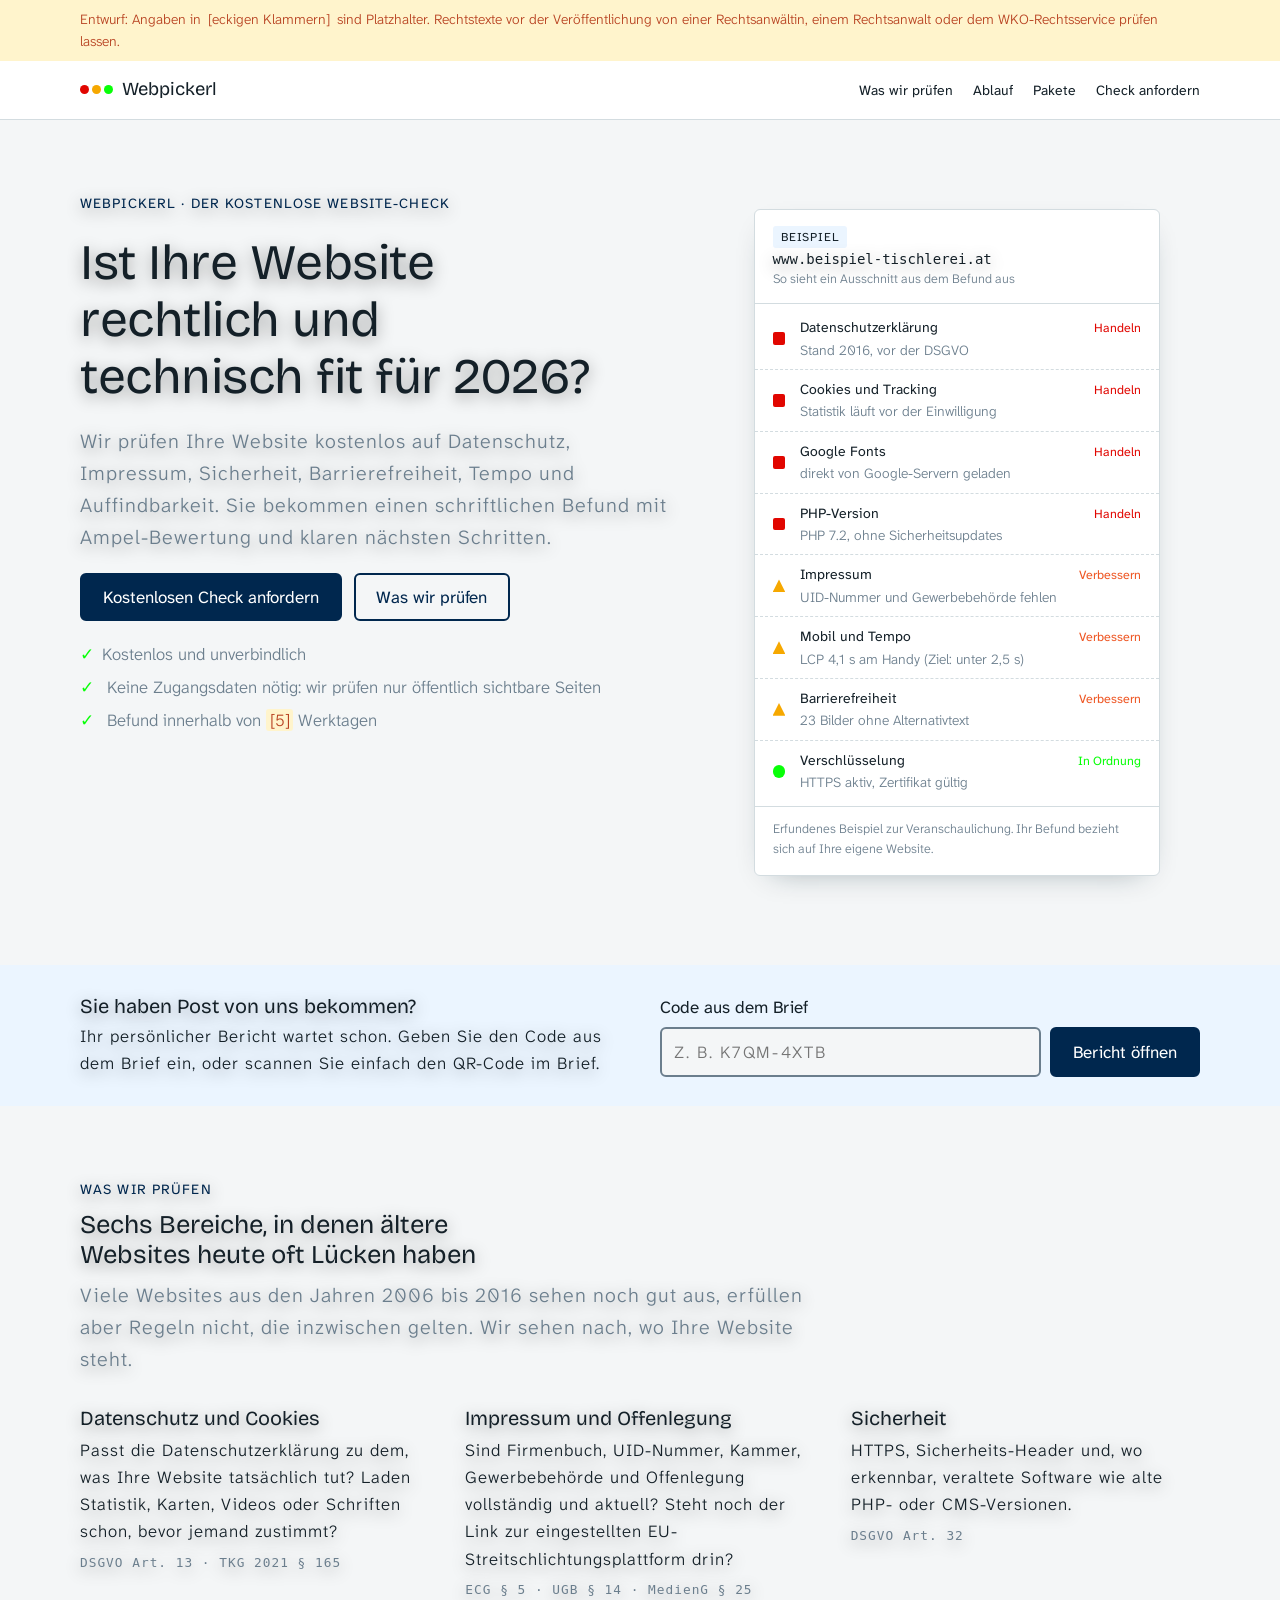
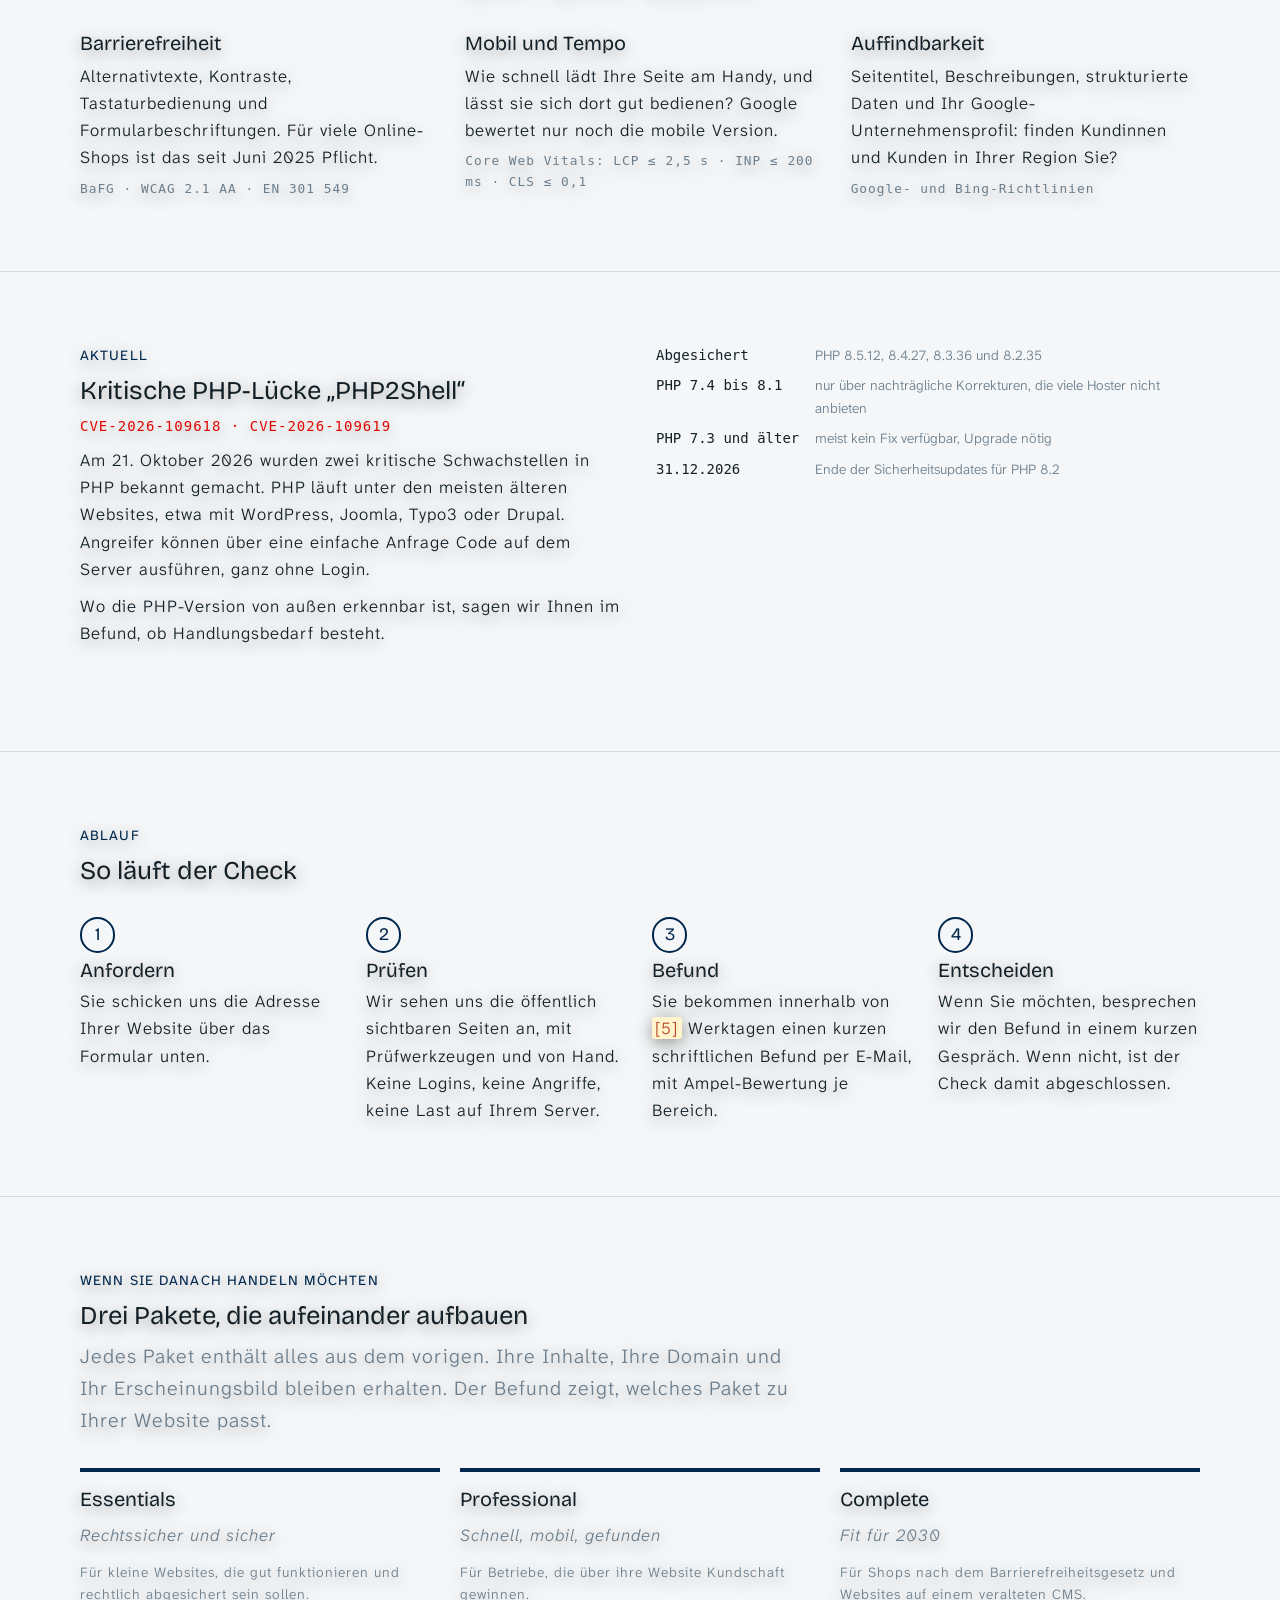
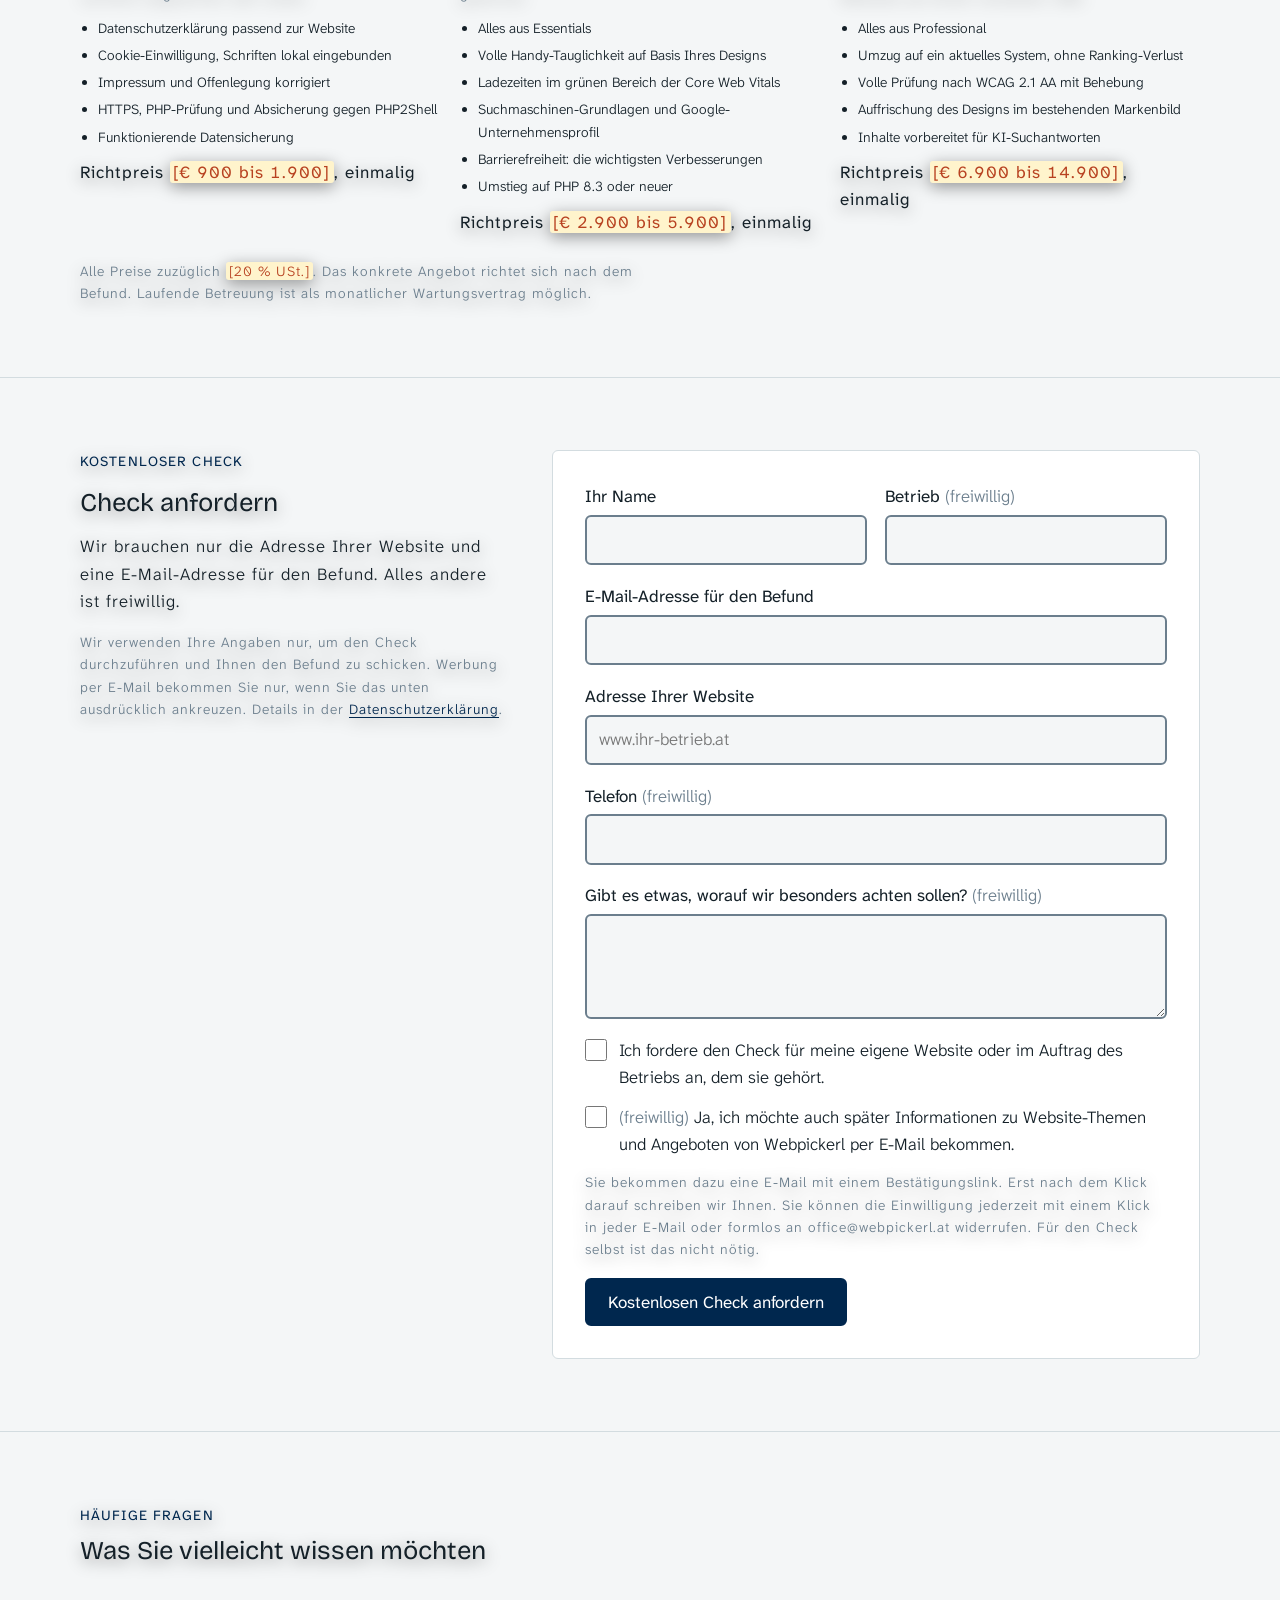
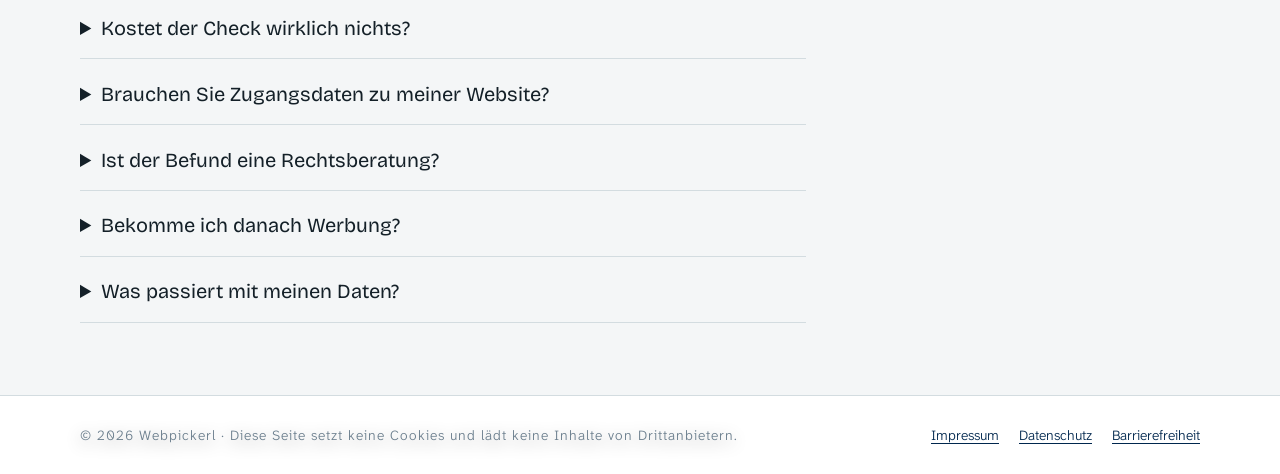
==== index.html @ f7a8215e "Add site icons, logo, text shadow and paragraph tracking - tools/build_icons.py generates favicon.sv" ====
<!doctype html>
<html lang="de-AT">
  <head>
    <meta charset="utf-8" />
    <meta
      name="viewport"
      content="width=device-width, initial-scale=1, viewport-fit=cover"
    />
    <title>Webpickerl</title>
    <meta name="claude:viewport-fit-sides" content="cover" />
    <meta
      name="description"
      content="Webpickerl: kostenloser Website-Check für Betriebe in Österreich: Datenschutz, Impressum, Sicherheit, Barrierefreiheit, Tempo und Auffindbarkeit. Schriftlicher Befund, unverbindlich."
    />
    <meta name="color-scheme" content="light dark" />
    <link
      rel="preload"
      href="assets/fonts/atkinson-hyperlegible-next-latin-300-normal.woff2"
      as="font"
      type="font/woff2"
      crossorigin
    />
    <link
      rel="preload"
      href="assets/fonts/bricolage-grotesque-latin-400-normal.woff2"
      as="font"
      type="font/woff2"
      crossorigin
    />
    <link rel="stylesheet" href="assets/styles.css" />
    <link rel="icon" href="favicon.ico" sizes="32x32" />
    <link rel="icon" href="assets/favicon.svg" type="image/svg+xml" />
    <link rel="apple-touch-icon" href="assets/apple-touch-icon.png" />
    <link rel="manifest" href="site.webmanifest" />
  </head>
  <body>
    <a class="skip" href="#inhalt">Zum Inhalt springen</a>

    <!-- ENTWURF: diesen Hinweis vor dem Livegang entfernen -->
    <div class="draft" role="note">
      <div class="wrap">
        Entwurf: Angaben in <span class="ph">[eckigen Klammern]</span> sind
        Platzhalter. Rechtstexte vor der Veröffentlichung von einer
        Rechtsanwältin, einem Rechtsanwalt oder dem WKO-Rechtsservice prüfen
        lassen.
      </div>
    </div>

    <header class="site-header">
      <div class="wrap">
        <a class="brand" href="index.html"
          ><span class="brand-mark" aria-hidden="true"
            ><i></i><i></i><i></i></span
          >Webpickerl</a
        >
        <nav class="site-nav" aria-label="Hauptnavigation">
          <ul>
            <li><a href="#pruefung">Was wir prüfen</a></li>
            <li><a href="#ablauf">Ablauf</a></li>
            <li><a href="#pakete">Pakete</a></li>
            <li><a href="#anfordern">Check anfordern</a></li>
          </ul>
        </nav>
      </div>
    </header>

    <main id="inhalt">
      <section class="hero" aria-labelledby="h-hero">
        <div class="wrap">
          <div class="hero-text">
            <p class="eyebrow">Webpickerl · der kostenlose Website-Check</p>
            <h1 id="h-hero">
              Ist Ihre Website rechtlich und technisch fit für 2026?
            </h1>
            <p class="lead">
              Wir prüfen Ihre Website kostenlos auf Datenschutz, Impressum,
              Sicherheit, Barrierefreiheit, Tempo und Auffindbarkeit. Sie
              bekommen einen schriftlichen Befund mit Ampel-Bewertung und klaren
              nächsten Schritten.
            </p>
            <div class="hero-actions">
              <a class="btn" href="#anfordern">Kostenlosen Check anfordern</a>
              <a class="btn btn-ghost" href="#pruefung">Was wir prüfen</a>
            </div>
            <ul class="hero-facts">
              <li>Kostenlos und unverbindlich</li>
              <li>
                Keine Zugangsdaten nötig: wir prüfen nur öffentlich sichtbare
                Seiten
              </li>
              <li>
                Befund innerhalb von <span class="ph">[5]</span> Werktagen
              </li>
            </ul>
          </div>

          <figure class="report" aria-labelledby="h-report">
            <div class="report-head">
              <span class="tag">Beispiel</span>
              <h2 id="h-report" class="url">www.beispiel-tischlerei.at</h2>
              <span class="date"
                >So sieht ein Ausschnitt aus dem Befund aus</span
              >
            </div>
            <ul>
              <li>
                <span class="dot bad" aria-hidden="true"></span
                ><span class="area"
                  >Datenschutzerklärung<span class="finding"
                    >Stand 2016, vor der DSGVO</span
                  ></span
                ><span class="verdict bad">Handeln</span>
              </li>
              <li>
                <span class="dot bad" aria-hidden="true"></span
                ><span class="area"
                  >Cookies und Tracking<span class="finding"
                    >Statistik läuft vor der Einwilligung</span
                  ></span
                ><span class="verdict bad">Handeln</span>
              </li>
              <li>
                <span class="dot bad" aria-hidden="true"></span
                ><span class="area"
                  >Google Fonts<span class="finding"
                    >direkt von Google-Servern geladen</span
                  ></span
                ><span class="verdict bad">Handeln</span>
              </li>
              <li>
                <span class="dot bad" aria-hidden="true"></span
                ><span class="area"
                  >PHP-Version<span class="finding"
                    >PHP 7.2, ohne Sicherheitsupdates</span
                  ></span
                ><span class="verdict bad">Handeln</span>
              </li>
              <li>
                <span class="dot warn" aria-hidden="true"></span
                ><span class="area"
                  >Impressum<span class="finding"
                    >UID-Nummer und Gewerbebehörde fehlen</span
                  ></span
                ><span class="verdict warn">Verbessern</span>
              </li>
              <li>
                <span class="dot warn" aria-hidden="true"></span
                ><span class="area"
                  >Mobil und Tempo<span class="finding"
                    >LCP 4,1 s am Handy (Ziel: unter 2,5 s)</span
                  ></span
                ><span class="verdict warn">Verbessern</span>
              </li>
              <li>
                <span class="dot warn" aria-hidden="true"></span
                ><span class="area"
                  >Barrierefreiheit<span class="finding"
                    >23 Bilder ohne Alternativtext</span
                  ></span
                ><span class="verdict warn">Verbessern</span>
              </li>
              <li>
                <span class="dot ok" aria-hidden="true"></span
                ><span class="area"
                  >Verschlüsselung<span class="finding"
                    >HTTPS aktiv, Zertifikat gültig</span
                  ></span
                ><span class="verdict ok">In Ordnung</span>
              </li>
            </ul>
            <figcaption class="report-foot">
              Erfundenes Beispiel zur Veranschaulichung. Ihr Befund bezieht sich
              auf Ihre eigene Website.
            </figcaption>
          </figure>
        </div>
      </section>

      <section class="letter" aria-labelledby="h-letter">
        <div class="wrap">
          <div>
            <h2 id="h-letter" class="letter-title">
              Sie haben Post von uns bekommen?
            </h2>
            <p>
              Ihr persönlicher Bericht wartet schon. Geben Sie den Code aus dem
              Brief ein, oder scannen Sie einfach den QR-Code im Brief.
            </p>
          </div>
          <form class="code-form" method="get" action="bericht.php">
            <label for="c-code">Code aus dem Brief</label>
            <div class="code-row">
              <input
                type="text"
                id="c-code"
                name="code"
                placeholder="z. B. K7QM-4XTB"
                autocomplete="off"
                autocapitalize="characters"
                spellcheck="false"
                required
              />
              <button class="btn" type="submit">Bericht öffnen</button>
            </div>
          </form>
        </div>
      </section>

      <section id="pruefung" aria-labelledby="h-pruefung">
        <div class="wrap">
          <div class="section-head">
            <p class="eyebrow">Was wir prüfen</p>
            <h2 id="h-pruefung">
              Sechs Bereiche, in denen ältere Websites heute oft Lücken haben
            </h2>
            <p class="lead">
              Viele Websites aus den Jahren 2006 bis 2016 sehen noch gut aus,
              erfüllen aber Regeln nicht, die inzwischen gelten. Wir sehen nach,
              wo Ihre Website steht.
            </p>
          </div>
          <ul class="areas">
            <li>
              <h3>Datenschutz und Cookies</h3>
              <p>
                Passt die Datenschutzerklärung zu dem, was Ihre Website
                tatsächlich tut? Laden Statistik, Karten, Videos oder Schriften
                schon, bevor jemand zustimmt?
              </p>
              <p class="basis">DSGVO Art. 13 · TKG 2021 § 165</p>
            </li>
            <li>
              <h3>Impressum und Offenlegung</h3>
              <p>
                Sind Firmenbuch, UID-Nummer, Kammer, Gewerbebehörde und
                Offenlegung vollständig und aktuell? Steht noch der Link zur
                eingestellten EU-Streitschlichtungsplattform drin?
              </p>
              <p class="basis">ECG § 5 · UGB § 14 · MedienG § 25</p>
            </li>
            <li>
              <h3>Sicherheit</h3>
              <p>
                HTTPS, Sicherheits-Header und, wo erkennbar, veraltete Software
                wie alte PHP- oder CMS-Versionen.
              </p>
              <p class="basis">DSGVO Art. 32</p>
            </li>
            <li>
              <h3>Barrierefreiheit</h3>
              <p>
                Alternativtexte, Kontraste, Tastaturbedienung und
                Formularbeschriftungen. Für viele Online-Shops ist das seit Juni
                2025 Pflicht.
              </p>
              <p class="basis">BaFG · WCAG 2.1 AA · EN 301 549</p>
            </li>
            <li>
              <h3>Mobil und Tempo</h3>
              <p>
                Wie schnell lädt Ihre Seite am Handy, und lässt sie sich dort
                gut bedienen? Google bewertet nur noch die mobile Version.
              </p>
              <p class="basis">
                Core Web Vitals: LCP ≤ 2,5 s · INP ≤ 200 ms · CLS ≤ 0,1
              </p>
            </li>
            <li>
              <h3>Auffindbarkeit</h3>
              <p>
                Seitentitel, Beschreibungen, strukturierte Daten und Ihr
                Google-Unternehmensprofil: finden Kundinnen und Kunden in Ihrer
                Region Sie?
              </p>
              <p class="basis">Google- und Bing-Richtlinien</p>
            </li>
          </ul>
        </div>
      </section>

      <section aria-labelledby="h-php">
        <div class="wrap alert">
          <div class="section-head">
            <p class="eyebrow">Aktuell</p>
            <h2 id="h-php">Kritische PHP-Lücke „PHP2Shell“</h2>
            <p class="cve">CVE-2026-109618 · CVE-2026-109619</p>
            <p>
              Am 21. Oktober 2026 wurden zwei kritische Schwachstellen in PHP
              bekannt gemacht. PHP läuft unter den meisten älteren Websites,
              etwa mit WordPress, Joomla, Typo3 oder Drupal. Angreifer können
              über eine einfache Anfrage Code auf dem Server ausführen, ganz
              ohne Login.
            </p>
            <p>
              Wo die PHP-Version von außen erkennbar ist, sagen wir Ihnen im
              Befund, ob Handlungsbedarf besteht.
            </p>
          </div>
          <dl>
            <dt>Abgesichert</dt>
            <dd>PHP 8.5.12, 8.4.27, 8.3.36 und 8.2.35</dd>
            <dt>PHP 7.4 bis 8.1</dt>
            <dd>
              nur über nachträgliche Korrekturen, die viele Hoster nicht
              anbieten
            </dd>
            <dt>PHP 7.3 und älter</dt>
            <dd>meist kein Fix verfügbar, Upgrade nötig</dd>
            <dt>31.12.2026</dt>
            <dd>Ende der Sicherheitsupdates für PHP 8.2</dd>
          </dl>
        </div>
      </section>

      <section id="ablauf" aria-labelledby="h-ablauf">
        <div class="wrap">
          <div class="section-head">
            <p class="eyebrow">Ablauf</p>
            <h2 id="h-ablauf">So läuft der Check</h2>
          </div>
          <ol class="steps">
            <li>
              <h3>Anfordern</h3>
              <p>
                Sie schicken uns die Adresse Ihrer Website über das Formular
                unten.
              </p>
            </li>
            <li>
              <h3>Prüfen</h3>
              <p>
                Wir sehen uns die öffentlich sichtbaren Seiten an, mit
                Prüfwerkzeugen und von Hand. Keine Logins, keine Angriffe, keine
                Last auf Ihrem Server.
              </p>
            </li>
            <li>
              <h3>Befund</h3>
              <p>
                Sie bekommen innerhalb von <span class="ph">[5]</span> Werktagen
                einen kurzen schriftlichen Befund per E-Mail, mit
                Ampel-Bewertung je Bereich.
              </p>
            </li>
            <li>
              <h3>Entscheiden</h3>
              <p>
                Wenn Sie möchten, besprechen wir den Befund in einem kurzen
                Gespräch. Wenn nicht, ist der Check damit abgeschlossen.
              </p>
            </li>
          </ol>
        </div>
      </section>

      <section id="pakete" aria-labelledby="h-pakete">
        <div class="wrap">
          <div class="section-head">
            <p class="eyebrow">Wenn Sie danach handeln möchten</p>
            <h2 id="h-pakete">Drei Pakete, die aufeinander aufbauen</h2>
            <p class="lead">
              Jedes Paket enthält alles aus dem vorigen. Ihre Inhalte, Ihre
              Domain und Ihr Erscheinungsbild bleiben erhalten. Der Befund
              zeigt, welches Paket zu Ihrer Website passt.
            </p>
          </div>
          <div class="tiers">
            <article class="tier" aria-labelledby="h-t1">
              <h3 id="h-t1">Essentials</h3>
              <p class="claim">Rechtssicher und sicher</p>
              <p class="for">
                Für kleine Websites, die gut funktionieren und rechtlich
                abgesichert sein sollen.
              </p>
              <ul>
                <li>Datenschutzerklärung passend zur Website</li>
                <li>Cookie-Einwilligung, Schriften lokal eingebunden</li>
                <li>Impressum und Offenlegung korrigiert</li>
                <li>HTTPS, PHP-Prüfung und Absicherung gegen PHP2Shell</li>
                <li>Funktionierende Datensicherung</li>
              </ul>
              <p class="price">
                Richtpreis <span class="ph">[€ 900 bis 1.900]</span>, einmalig
              </p>
            </article>
            <article class="tier" aria-labelledby="h-t2">
              <h3 id="h-t2">Professional</h3>
              <p class="claim">Schnell, mobil, gefunden</p>
              <p class="for">
                Für Betriebe, die über ihre Website Kundschaft gewinnen.
              </p>
              <ul>
                <li>Alles aus Essentials</li>
                <li>Volle Handy-Tauglichkeit auf Basis Ihres Designs</li>
                <li>Ladezeiten im grünen Bereich der Core Web Vitals</li>
                <li>Suchmaschinen-Grundlagen und Google-Unternehmensprofil</li>
                <li>Barrierefreiheit: die wichtigsten Verbesserungen</li>
                <li>Umstieg auf PHP 8.3 oder neuer</li>
              </ul>
              <p class="price">
                Richtpreis <span class="ph">[€ 2.900 bis 5.900]</span>, einmalig
              </p>
            </article>
            <article class="tier" aria-labelledby="h-t3">
              <h3 id="h-t3">Complete</h3>
              <p class="claim">Fit für 2030</p>
              <p class="for">
                Für Shops nach dem Barrierefreiheitsgesetz und Websites auf
                einem veralteten CMS.
              </p>
              <ul>
                <li>Alles aus Professional</li>
                <li>Umzug auf ein aktuelles System, ohne Ranking-Verlust</li>
                <li>Volle Prüfung nach WCAG 2.1 AA mit Behebung</li>
                <li>Auffrischung des Designs im bestehenden Markenbild</li>
                <li>Inhalte vorbereitet für KI-Suchantworten</li>
              </ul>
              <p class="price">
                Richtpreis <span class="ph">[€ 6.900 bis 14.900]</span>,
                einmalig
              </p>
            </article>
          </div>
          <p class="note">
            Alle Preise zuzüglich <span class="ph">[20 % USt.]</span>. Das
            konkrete Angebot richtet sich nach dem Befund. Laufende Betreuung
            ist als monatlicher Wartungsvertrag möglich.
          </p>
        </div>
      </section>

      <section id="anfordern" aria-labelledby="h-anfordern">
        <div class="wrap form-wrap">
          <div class="form-intro">
            <p class="eyebrow">Kostenloser Check</p>
            <h2 id="h-anfordern">Check anfordern</h2>
            <p>
              Wir brauchen nur die Adresse Ihrer Website und eine E-Mail-Adresse
              für den Befund. Alles andere ist freiwillig.
            </p>
            <p class="legal-small">
              Wir verwenden Ihre Angaben nur, um den Check durchzuführen und
              Ihnen den Befund zu schicken. Werbung per E-Mail bekommen Sie nur,
              wenn Sie das unten ausdrücklich ankreuzen. Details in der
              <a href="datenschutz.html">Datenschutzerklärung</a>.
            </p>
          </div>

          <form
            class="check"
            id="check-form"
            action="anfrage.php"
            method="post"
            novalidate
          >
            <input type="hidden" name="typ" value="check" />
            <div class="row">
              <div class="field">
                <label for="f-name">Ihr Name</label>
                <input
                  type="text"
                  id="f-name"
                  name="name"
                  autocomplete="name"
                  required
                  aria-describedby="e-name"
                />
                <p class="error" id="e-name" hidden>
                  Bitte geben Sie Ihren Namen an.
                </p>
              </div>
              <div class="field">
                <label for="f-firma"
                  >Betrieb <span class="opt">(freiwillig)</span></label
                >
                <input
                  type="text"
                  id="f-firma"
                  name="firma"
                  autocomplete="organization"
                />
              </div>
            </div>
            <div class="field">
              <label for="f-email">E-Mail-Adresse für den Befund</label>
              <input
                type="email"
                id="f-email"
                name="email"
                autocomplete="email"
                required
                aria-describedby="e-email"
              />
              <p class="error" id="e-email" hidden>
                Bitte geben Sie eine gültige E-Mail-Adresse an, zum Beispiel
                name@betrieb.at.
              </p>
            </div>
            <div class="field">
              <label for="f-url">Adresse Ihrer Website</label>
              <input
                type="text"
                id="f-url"
                name="website"
                inputmode="url"
                autocomplete="url"
                placeholder="www.ihr-betrieb.at"
                required
                aria-describedby="e-url"
              />
              <p class="error" id="e-url" hidden>
                Bitte geben Sie die Adresse Ihrer Website an, zum Beispiel
                www.ihr-betrieb.at.
              </p>
            </div>
            <div class="field">
              <label for="f-tel"
                >Telefon <span class="opt">(freiwillig)</span></label
              >
              <input type="tel" id="f-tel" name="telefon" autocomplete="tel" />
            </div>
            <div class="field">
              <label for="f-msg"
                >Gibt es etwas, worauf wir besonders achten sollen?
                <span class="opt">(freiwillig)</span></label
              >
              <textarea id="f-msg" name="nachricht" rows="3"></textarea>
            </div>

            <div class="hp" aria-hidden="true">
              <label for="f-hp">Bitte dieses Feld leer lassen</label>
              <input
                type="text"
                id="f-hp"
                name="firma_url"
                tabindex="-1"
                autocomplete="off"
              />
            </div>

            <fieldset>
              <legend class="sr-legend">Bestätigung und Einwilligung</legend>
              <div class="check-item">
                <input
                  type="checkbox"
                  id="f-berechtigt"
                  name="berechtigt"
                  value="ja"
                  required
                  aria-describedby="e-berechtigt"
                />
                <label for="f-berechtigt"
                  >Ich fordere den Check für meine eigene Website oder im
                  Auftrag des Betriebs an, dem sie gehört.</label
                >
              </div>
              <p class="error" id="e-berechtigt" hidden>
                Bitte bestätigen Sie, dass Sie den Check für diese Website
                anfordern dürfen.
              </p>
              <div class="check-item">
                <input
                  type="checkbox"
                  id="f-optin"
                  name="email_einwilligung"
                  value="ja"
                  aria-describedby="h-optin"
                />
                <label for="f-optin"
                  ><span class="opt">(freiwillig)</span> Ja, ich möchte auch
                  später Informationen zu Website-Themen und Angeboten von
                  Webpickerl per E-Mail bekommen.</label
                >
              </div>
              <p class="hint" id="h-optin">
                Sie bekommen dazu eine E-Mail mit einem Bestätigungslink. Erst
                nach dem Klick darauf schreiben wir Ihnen. Sie können die
                Einwilligung jederzeit mit einem Klick in jeder E-Mail oder
                formlos an office@webpickerl.at widerrufen. Für den Check selbst
                ist das nicht nötig.
              </p>
            </fieldset>

            <div>
              <button class="btn" type="submit">
                Kostenlosen Check anfordern
              </button>
            </div>
            <p
              class="form-status"
              id="form-status"
              role="status"
              aria-live="polite"
            ></p>
          </form>
        </div>
      </section>

      <section aria-labelledby="h-faq">
        <div class="wrap">
          <div class="section-head">
            <p class="eyebrow">Häufige Fragen</p>
            <h2 id="h-faq">Was Sie vielleicht wissen möchten</h2>
          </div>
          <div class="faq">
            <details>
              <summary>Kostet der Check wirklich nichts?</summary>
              <p>
                Ja. Der Check und der Befund sind kostenlos und verpflichten Sie
                zu nichts. Wir bieten ihn an, weil viele Betriebe erst durch den
                Befund sehen, was an ihrer Website zu tun ist.
              </p>
            </details>
            <details>
              <summary>Brauchen Sie Zugangsdaten zu meiner Website?</summary>
              <p>
                Nein. Wir prüfen nur, was jede Besucherin und jeder Besucher
                sehen kann. Wir melden uns nirgends an und testen keine
                Angriffe. Manche Punkte, etwa die genaue Software-Version,
                lassen sich von außen nicht immer erkennen. Das steht dann im
                Befund.
              </p>
            </details>
            <details>
              <summary>Ist der Befund eine Rechtsberatung?</summary>
              <p>
                Nein. Wir sind
                <span class="ph"
                  >[Webentwickler, keine Rechtsanwaltskanzlei]</span
                >. Der Befund zeigt technische und formale Lücken auf. Ob und
                wie Sie rechtlich handeln müssen, klären Sie bitte mit Ihrer
                Rechtsberatung oder dem Rechtsservice der Wirtschaftskammer.
              </p>
            </details>
            <details>
              <summary>Bekomme ich danach Werbung?</summary>
              <p>
                Nur, wenn Sie das im Formular ankreuzen und danach den Link in
                unserer Bestätigungs-E-Mail anklicken. Ohne diese Einwilligung
                schicken wir Ihnen nur den Befund und beantworten Ihre
                Rückfragen.
              </p>
            </details>
            <details>
              <summary>Was passiert mit meinen Daten?</summary>
              <p>
                Wir speichern Ihre Angaben, um den Check durchzuführen, und
                löschen sie <span class="ph">[6 Monate]</span> nach dem Versand
                des Befunds, wenn daraus kein Auftrag entsteht. Diese Seite
                setzt keine Cookies, verwendet keine Statistik-Werkzeuge und
                lädt nichts von fremden Servern.
              </p>
            </details>
          </div>
        </div>
      </section>
    </main>

    <footer class="site-footer">
      <div class="wrap">
        <p>
          © 2026 Webpickerl · Diese Seite setzt keine Cookies und lädt keine
          Inhalte von Drittanbietern.
        </p>
        <ul>
          <li><a href="impressum.html">Impressum</a></li>
          <li><a href="datenschutz.html">Datenschutz</a></li>
          <li><a href="barrierefreiheit.html">Barrierefreiheit</a></li>
        </ul>
      </div>
    </footer>

    <script src="assets/main.js" defer></script>
  </body>
</html>
---- assets/styles.css ----
/* Website-Check landing page
   Layout: one reading column with a two-column hero (pitch + sample "Ampel" report),
   sections separated by space and a single rule, the form as the one boxed object. */

@font-face {
  font-family: 'Atkinson Hyperlegible Next';
  src: url('fonts/atkinson-hyperlegible-next-latin-300-normal.woff2')
    format('woff2');
  font-weight: 300;
  font-style: normal;
  font-display: swap;
}
@font-face {
  font-family: 'Atkinson Hyperlegible Next';
  src: url('fonts/atkinson-hyperlegible-next-latin-300-italic.woff2')
    format('woff2');
  font-weight: 300;
  font-style: italic;
  font-display: swap;
}
@font-face {
  font-family: 'Atkinson Hyperlegible Next';
  src: url('fonts/atkinson-hyperlegible-next-latin-400-normal.woff2')
    format('woff2');
  font-weight: 400;
  font-style: normal;
  font-display: swap;
}
@font-face {
  font-family: 'Bricolage Grotesque';
  src: url('fonts/bricolage-grotesque-latin-400-normal.woff2') format('woff2');
  font-weight: 400;
  font-style: normal;
  font-display: swap;
}

:root {
  --bg: #f4f6f7;
  --surface: #ffffff;
  --ink: #142028;
  --muted: #6b7e8d;
  --line: #d3dce0;
  --accent: #00274e;
  --accent-ink: #ffffff;
  --accent-soft: #ebf5ff;
  --ok: #08ff08;
  --warn: #ee5522;
  --warn-dot: #f6a800;
  --bad: #e10600;
  --focus: #f6a800;
  --draft-bg: #fff4cc;
  --draft-ink: #b84221;

  --font-display: 'Bricolage Grotesque', 'Segoe UI', system-ui, sans-serif;
  --font-body:
    'Atkinson Hyperlegible Next', 'Segoe UI', system-ui, -apple-system,
    sans-serif;
  --font-mono:
    ui-monospace, 'Cascadia Mono', Consolas, 'DejaVu Sans Mono', monospace;

  --step--1: 0.875rem;
  --step-0: 1.0625rem;
  --step-1: 1.25rem;
  --step-2: 1.6rem;
  --step-3: clamp(2rem, 1.4rem + 2.6vw, 3.1rem);

  --text-shadow: drop-shadow(0px 4px 8px rgba(0, 0, 0, 0.4));
  --text-tracking: 1px;

  --radius: 6px;
  --measure: 66ch;
  --wrap: 72rem;
}
@media (prefers-color-scheme: dark) {
  :root:not([data-theme='light']) {
    --bg: #0f171c;
    --surface: #16222a;
    --ink: #eaeffc;
    --muted: #adb6c6;
    --line: #2b3b44;
    --accent: #6cc6d9;
    --accent-ink: #0b1a20;
    --accent-soft: #00274e;
    --ok: #08ff08;
    --warn: #f6a800;
    --warn-dot: #f6a800;
    --bad: #ff8a80;
    --focus: #f6a800;
    --draft-bg: #3a3010;
    --draft-ink: #ffe28a;
    color-scheme: dark;
  }
}
:root[data-theme='dark'] {
  --bg: #0f171c;
  --surface: #16222a;
  --ink: #eaeffc;
  --muted: #adb6c6;
  --line: #2b3b44;
  --accent: #6cc6d9;
  --accent-ink: #0b1a20;
  --accent-soft: #00274e;
  --ok: #08ff08;
  --warn: #f6a800;
  --warn-dot: #f6a800;
  --bad: #ff8a80;
  --focus: #f6a800;
  --draft-bg: #3a3010;
  --draft-ink: #ffe28a;
  color-scheme: dark;
}

*,
*::before,
*::after {
  box-sizing: border-box;
}
html {
  -webkit-text-size-adjust: 100%;
}
body {
  margin: 0;
  background: var(--bg);
  color: var(--ink);
  font-family: var(--font-body);
  font-size: var(--step-0);
  font-weight: 300;
  line-height: 1.6;
}
img,
svg {
  max-width: 100%;
}
a {
  color: var(--accent);
  text-underline-offset: 0.18em;
}
a:hover {
  text-decoration-thickness: 2px;
}
:focus-visible {
  outline: 3px solid var(--focus);
  outline-offset: 2px;
  border-radius: 2px;
}
h1,
h2,
h3 {
  font-family: var(--font-display);
  line-height: 1.15;
  text-wrap: balance;
  margin: 0;
  filter: var(--text-shadow);
}
h1 {
  font-size: var(--step-3);
  font-weight: 400;
  letter-spacing: -0.01em;
}
h2 {
  font-size: var(--step-2);
  font-weight: 400;
}
h3 {
  font-size: var(--step-1);
  font-weight: 400;
}
p {
  margin: 0;
  filter: var(--text-shadow);
  letter-spacing: var(--text-tracking);
}

.wrap {
  max-width: var(--wrap);
  margin-inline: auto;
  padding-left: max(16px, env(safe-area-inset-left, 0px));
  padding-right: max(16px, env(safe-area-inset-right, 0px));
}

.skip {
  position: absolute;
  left: 8px;
  top: -100px;
  z-index: 20;
  background: var(--accent);
  color: var(--accent-ink);
  padding: 0.6rem 1rem;
  border-radius: var(--radius);
}
.skip:focus {
  top: 8px;
}

.draft {
  background: var(--draft-bg);
  color: var(--draft-ink);
  font-size: var(--step--1);
}
.draft .wrap {
  padding-block: 0.5rem;
}
.ph {
  background: var(--draft-bg);
  color: var(--draft-ink);
  padding: 0 0.2em;
  border-radius: 3px;
}

/* Header */
.site-header {
  border-bottom: 1px solid var(--line);
  background: var(--surface);
}
.site-header .wrap {
  display: flex;
  flex-wrap: wrap;
  align-items: center;
  justify-content: space-between;
  gap: 0.75rem 1.5rem;
  padding-block: 0.9rem;
}
.brand {
  font-family: var(--font-display);
  font-weight: 400;
  font-size: 1.15rem;
  color: var(--ink);
  text-decoration: none;
  display: inline-flex;
  align-items: center;
  gap: 0.55rem;
}
.brand-mark {
  display: inline-flex;
  gap: 3px;
}
.brand-mark i {
  width: 9px;
  height: 9px;
  border-radius: 50%;
  display: block;
}
.brand-mark i:nth-child(1) {
  background: var(--bad);
}
.brand-mark i:nth-child(2) {
  background: var(--warn-dot);
}
.brand-mark i:nth-child(3) {
  background: var(--ok);
}
.site-nav ul {
  list-style: none;
  margin: 0;
  padding: 0;
  display: flex;
  flex-wrap: wrap;
  gap: 0.25rem 1.25rem;
}
.site-nav a {
  color: var(--ink);
  text-decoration: none;
  font-weight: 400;
  font-size: var(--step--1);
}
.site-nav a:hover {
  color: var(--accent);
  text-decoration: underline;
}

/* Buttons */
.btn {
  display: inline-flex;
  align-items: center;
  justify-content: center;
  gap: 0.5rem;
  min-height: 48px;
  padding: 0.7rem 1.3rem;
  background: var(--accent);
  color: var(--accent-ink);
  border: 2px solid var(--accent);
  border-radius: var(--radius);
  font: 400 var(--step-0)/1.2 var(--font-body);
  text-decoration: none;
  cursor: pointer;
}
.btn:hover {
  filter: brightness(1.08);
  text-decoration: none;
}
.btn-ghost {
  background: transparent;
  color: var(--accent);
}

/* Sections */
main section {
  padding-block: clamp(2.5rem, 6vw, 4.5rem);
}
main section + section {
  border-top: 1px solid var(--line);
}
.eyebrow {
  font-size: var(--step--1);
  font-weight: 400;
  letter-spacing: 0.08em;
  text-transform: uppercase;
  color: var(--accent);
}
.section-head {
  display: grid;
  gap: 0.6rem;
  max-width: var(--measure);
  margin-bottom: 2rem;
}
.lead {
  font-size: var(--step-1);
  color: var(--muted);
  max-width: var(--measure);
}

/* Hero */
.hero .wrap {
  display: grid;
  gap: 2.5rem;
  grid-template-columns: minmax(0, 1.1fr) minmax(0, 0.9fr);
  align-items: start;
}
.hero-text {
  display: grid;
  gap: 1.25rem;
  min-width: 0;
}
.hero-actions {
  display: flex;
  flex-wrap: wrap;
  gap: 0.75rem;
  align-items: center;
}
.hero-facts {
  list-style: none;
  padding: 0;
  margin: 0;
  display: grid;
  gap: 0.35rem;
  color: var(--muted);
}
.hero-facts li::before {
  content: '✓';
  color: var(--ok);
  font-weight: 400;
  margin-right: 0.5rem;
}

/* Sample report */
.report {
  background: var(--surface);
  border: 1px solid var(--line);
  border-radius: var(--radius);
  box-shadow: 0 10px 30px -18px rgba(10, 40, 50, 0.45);
  min-width: 0;
}
.report-head {
  padding: 1rem 1.1rem 0.8rem;
  border-bottom: 1px solid var(--line);
  display: grid;
  gap: 0.15rem;
}
.report-head .tag {
  justify-self: start;
  font-size: 0.75rem;
  font-weight: 400;
  letter-spacing: 0.08em;
  text-transform: uppercase;
  background: var(--accent-soft);
  color: var(--ink);
  padding: 0.1rem 0.5rem;
  border-radius: 3px;
}
.report-head .url {
  font-family: var(--font-mono);
  font-size: var(--step--1);
  overflow-wrap: anywhere;
}
.report-head .date {
  font-size: 0.8rem;
  color: var(--muted);
}
.report ul {
  list-style: none;
  margin: 0;
  padding: 0.3rem 0;
}
.report li {
  display: grid;
  grid-template-columns: 1.1rem minmax(0, 1fr) auto;
  gap: 0.6rem;
  align-items: baseline;
  padding: 0.5rem 1.1rem;
  font-size: var(--step--1);
}
.report li + li {
  border-top: 1px dashed var(--line);
}
.report .area {
  font-weight: 400;
}
.report .finding {
  display: block;
  color: var(--muted);
  font-weight: 300;
}
.report .verdict {
  font-size: 0.78rem;
  font-weight: 400;
  white-space: nowrap;
}
.dot {
  width: 0.8rem;
  height: 0.8rem;
  display: inline-block;
  align-self: center;
}
.dot.bad {
  background: var(--bad);
  border-radius: 2px;
}
.dot.warn {
  background: var(--warn-dot);
  clip-path: polygon(50% 0, 100% 100%, 0 100%);
}
.dot.ok {
  background: var(--ok);
  border-radius: 50%;
}
.verdict.bad {
  color: var(--bad);
}
.verdict.warn {
  color: var(--warn);
}
.verdict.ok {
  color: var(--ok);
}
.report-foot {
  padding: 0.7rem 1.1rem 1rem;
  border-top: 1px solid var(--line);
  font-size: 0.8rem;
  color: var(--muted);
}

/* Letter note */
.letter {
  background: var(--accent-soft);
}
main section.letter + section,
main section + section.letter {
  border-top: 0;
}
.letter .wrap {
  display: grid;
  grid-template-columns: minmax(0, 1fr) minmax(0, 1fr);
  gap: 1.25rem 2.5rem;
  align-items: center;
  padding-block: 1.8rem;
}
.letter-title {
  font-size: var(--step-1);
  margin-bottom: 0.3rem;
}
.code-form {
  display: grid;
  gap: 0.35rem;
}
.code-row {
  display: flex;
  flex-wrap: wrap;
  gap: 0.6rem;
}
.code-row input {
  flex: 1 1 12rem;
  width: auto;
  font-family: var(--font-mono);
  font-weight: 400;
  letter-spacing: 0.1em;
  text-transform: uppercase;
  border-style: dashed;
  background: var(--surface);
}

/* Report page */
.report-page {
  padding-block: clamp(2rem, 5vw, 3.5rem);
}
.report-meta {
  font-family: var(--font-mono);
  font-size: var(--step--1);
  color: var(--muted);
}
.findings {
  list-style: none;
  padding: 0;
  margin: 0 0 2.5rem;
  display: grid;
  gap: 2rem;
  max-width: var(--measure);
}
.finding-item {
  display: grid;
  gap: 0.5rem;
  padding-top: 1.5rem;
  border-top: 1px solid var(--line);
}
.finding-area {
  display: flex;
  align-items: center;
  gap: 0.5rem;
  font-size: var(--step--1);
  font-weight: 400;
  color: var(--muted);
}
.finding-letter {
  border-left: 3px solid var(--line);
  padding-left: 0.9rem;
  font-style: italic;
}
.finding-item h3 {
  font-size: var(--step-0);
  font-family: var(--font-body);
  margin-top: 0.4rem;
}
.recommend {
  background: var(--accent-soft);
  border-radius: var(--radius);
  padding: 1.25rem 1.4rem;
  display: grid;
  gap: 0.5rem;
  max-width: var(--measure);
}
main section.letter {
  padding-block: 0;
}

/* Check areas */
.areas {
  display: grid;
  grid-template-columns: repeat(3, minmax(0, 1fr));
  gap: 2rem 2.25rem;
  list-style: none;
  padding: 0;
  margin: 0;
}
.areas li {
  display: grid;
  gap: 0.45rem;
  align-content: start;
  min-width: 0;
}
.areas .basis {
  font-family: var(--font-mono);
  font-size: 0.8rem;
  color: var(--muted);
  letter-spacing: 1px;
}

/* PHP alert */
.alert {
  display: grid;
  grid-template-columns: minmax(0, 1fr) minmax(0, 1fr);
  gap: 2rem;
  align-items: start;
}
.alert .cve {
  font-family: var(--font-mono);
  font-size: var(--step--1);
  color: var(--bad);
  font-weight: 400;
}
.alert dl {
  margin: 0;
  display: grid;
  grid-template-columns: auto minmax(0, 1fr);
  gap: 0.5rem 1rem;
  font-size: var(--step--1);
}
.alert dt {
  font-family: var(--font-mono);
  font-weight: 400;
}
.alert dd {
  margin: 0;
  color: var(--muted);
}

/* Steps */
.steps {
  list-style: none;
  counter-reset: s;
  padding: 0;
  margin: 0;
  display: grid;
  grid-template-columns: repeat(4, minmax(0, 1fr));
  gap: 1.5rem;
}
.steps li {
  counter-increment: s;
  display: grid;
  gap: 0.4rem;
  align-content: start;
  min-width: 0;
}
.steps li::before {
  content: counter(s);
  font-family: var(--font-display);
  font-weight: 400;
  font-size: 1.1rem;
  width: 2.2rem;
  height: 2.2rem;
  display: grid;
  place-items: center;
  border: 2px solid var(--accent);
  color: var(--accent);
  border-radius: 50%;
}

/* Tiers */
.tiers {
  display: grid;
  grid-template-columns: repeat(3, minmax(0, 1fr));
  gap: 1.25rem;
}
.tier {
  border-top: 4px solid var(--line);
  border-top-color: var(--accent);
  padding-top: 1rem;
  display: grid;
  gap: 0.7rem;
  align-content: start;
  min-width: 0;
}

.tier .claim {
  font-style: italic;
  color: var(--muted);
}
.tier ul {
  margin: 0;
  padding-left: 1.1rem;
  display: grid;
  gap: 0.3rem;
  font-size: var(--step--1);
}
.tier .price {
  font-weight: 400;
  font-variant-numeric: tabular-nums;
}
.tier .for {
  font-size: var(--step--1);
  color: var(--muted);
}
.note {
  font-size: var(--step--1);
  color: var(--muted);
  max-width: var(--measure);
  margin-top: 1.5rem;
}

/* Form */
.form-wrap {
  display: grid;
  grid-template-columns: minmax(0, 0.8fr) minmax(0, 1.2fr);
  gap: 2.5rem;
  align-items: start;
}
.form-intro {
  display: grid;
  gap: 1rem;
}
form.check {
  background: var(--surface);
  border: 1px solid var(--line);
  border-radius: var(--radius);
  padding: clamp(1.1rem, 3vw, 2rem);
  display: grid;
  gap: 1.1rem;
}
.field {
  display: grid;
  gap: 0.3rem;
}
.row {
  display: grid;
  grid-template-columns: minmax(0, 1fr) minmax(0, 1fr);
  gap: 1.1rem;
}
label,
legend {
  font-weight: 400;
}
legend {
  margin-bottom: 0.4rem;
}
.opt {
  font-weight: 300;
  color: var(--muted);
}
.hint {
  font-size: var(--step--1);
  color: var(--muted);
}
input[type='text'],
input[type='email'],
input[type='url'],
input[type='tel'],
textarea {
  width: 100%;
  min-height: 48px;
  padding: 0.6rem 0.75rem;
  font: inherit;
  color: var(--ink);
  background: var(--bg);
  border: 2px solid var(--muted);
  border-radius: var(--radius);
}
textarea {
  min-height: 6.5rem;
  resize: vertical;
}
input:focus-visible,
textarea:focus-visible {
  border-color: var(--accent);
}
input[aria-invalid='true'] {
  border-color: var(--bad);
}
.error {
  color: var(--bad);
  font-size: var(--step--1);
  font-weight: 400;
}
fieldset {
  border: 0;
  margin: 0;
  padding: 0;
  display: grid;
  gap: 0.8rem;
}
.check-item {
  display: grid;
  grid-template-columns: 1.5rem minmax(0, 1fr);
  gap: 0.6rem;
  align-items: start;
}
.check-item input {
  width: 1.35rem;
  height: 1.35rem;
  margin: 0.15rem 0 0;
  accent-color: var(--accent);
}
.check-item label {
  font-weight: 300;
}
.sr-legend {
  position: absolute;
  width: 1px;
  height: 1px;
  overflow: hidden;
  clip: rect(0 0 0 0);
  white-space: nowrap;
}
.hp {
  position: absolute;
  left: -10000px;
  width: 1px;
  height: 1px;
  overflow: hidden;
}
.form-status {
  border-left: 4px solid var(--accent);
  padding: 0.6rem 0.9rem;
  background: var(--accent-soft);
}
.form-status:empty {
  display: none;
}
.legal-small {
  font-size: var(--step--1);
  color: var(--muted);
}

/* FAQ */
.faq {
  display: grid;
  gap: 0.25rem;
  max-width: var(--measure);
}
.faq details {
  border-bottom: 1px solid var(--line);
  padding-block: 0.9rem;
}
.faq summary {
  font-weight: 400;
  cursor: pointer;
  font-size: var(--step-1);
  font-family: var(--font-display);
}
.faq details p {
  margin-top: 0.6rem;
  color: var(--muted);
}

/* Footer */
.site-footer {
  border-top: 1px solid var(--line);
  background: var(--surface);
  font-size: var(--step--1);
  color: var(--muted);
}
.site-footer .wrap {
  display: flex;
  flex-wrap: wrap;
  justify-content: space-between;
  gap: 1rem;
  padding-block: 1.75rem;
}
.site-footer ul {
  list-style: none;
  margin: 0;
  padding: 0;
  display: flex;
  flex-wrap: wrap;
  gap: 0.5rem 1.25rem;
}

/* Legal pages */
.legal {
  padding-block: clamp(2rem, 5vw, 3.5rem);
}
.legal .wrap > * {
  max-width: var(--measure);
}
.legal h1 {
  margin-bottom: 1.5rem;
}
.legal h2 {
  font-size: var(--step-1);
  margin-top: 2rem;
  margin-bottom: 0.5rem;
}
.legal p,
.legal ul,
.legal dl {
  margin-bottom: 0.8rem;
}
.legal dl {
  display: grid;
  grid-template-columns: minmax(0, 12rem) minmax(0, 1fr);
  gap: 0.35rem 1rem;
}
.legal dt {
  font-weight: 400;
}
.legal dd {
  margin: 0;
}

@media (max-width: 860px) {
  .hero .wrap,
  .alert,
  .form-wrap,
  .letter .wrap {
    grid-template-columns: minmax(0, 1fr);
  }
  .areas {
    grid-template-columns: minmax(0, 1fr) minmax(0, 1fr);
  }
  .tiers {
    grid-template-columns: minmax(0, 1fr);
    gap: 2rem;
  }
  .steps {
    grid-template-columns: minmax(0, 1fr) minmax(0, 1fr);
  }
}
@media (max-width: 560px) {
  .areas,
  .tiers,
  .steps,
  .row {
    grid-template-columns: minmax(0, 1fr);
  }
  .legal dl {
    grid-template-columns: minmax(0, 1fr);
  }
  .legal dd {
    margin-bottom: 0.5rem;
  }
}
@media (prefers-reduced-motion: reduce) {
  * {
    scroll-behavior: auto !important;
    transition: none !important;
    animation: none !important;
  }
}
@media (prefers-reduced-motion: no-preference) {
  html {
    scroll-behavior: smooth;
  }
}
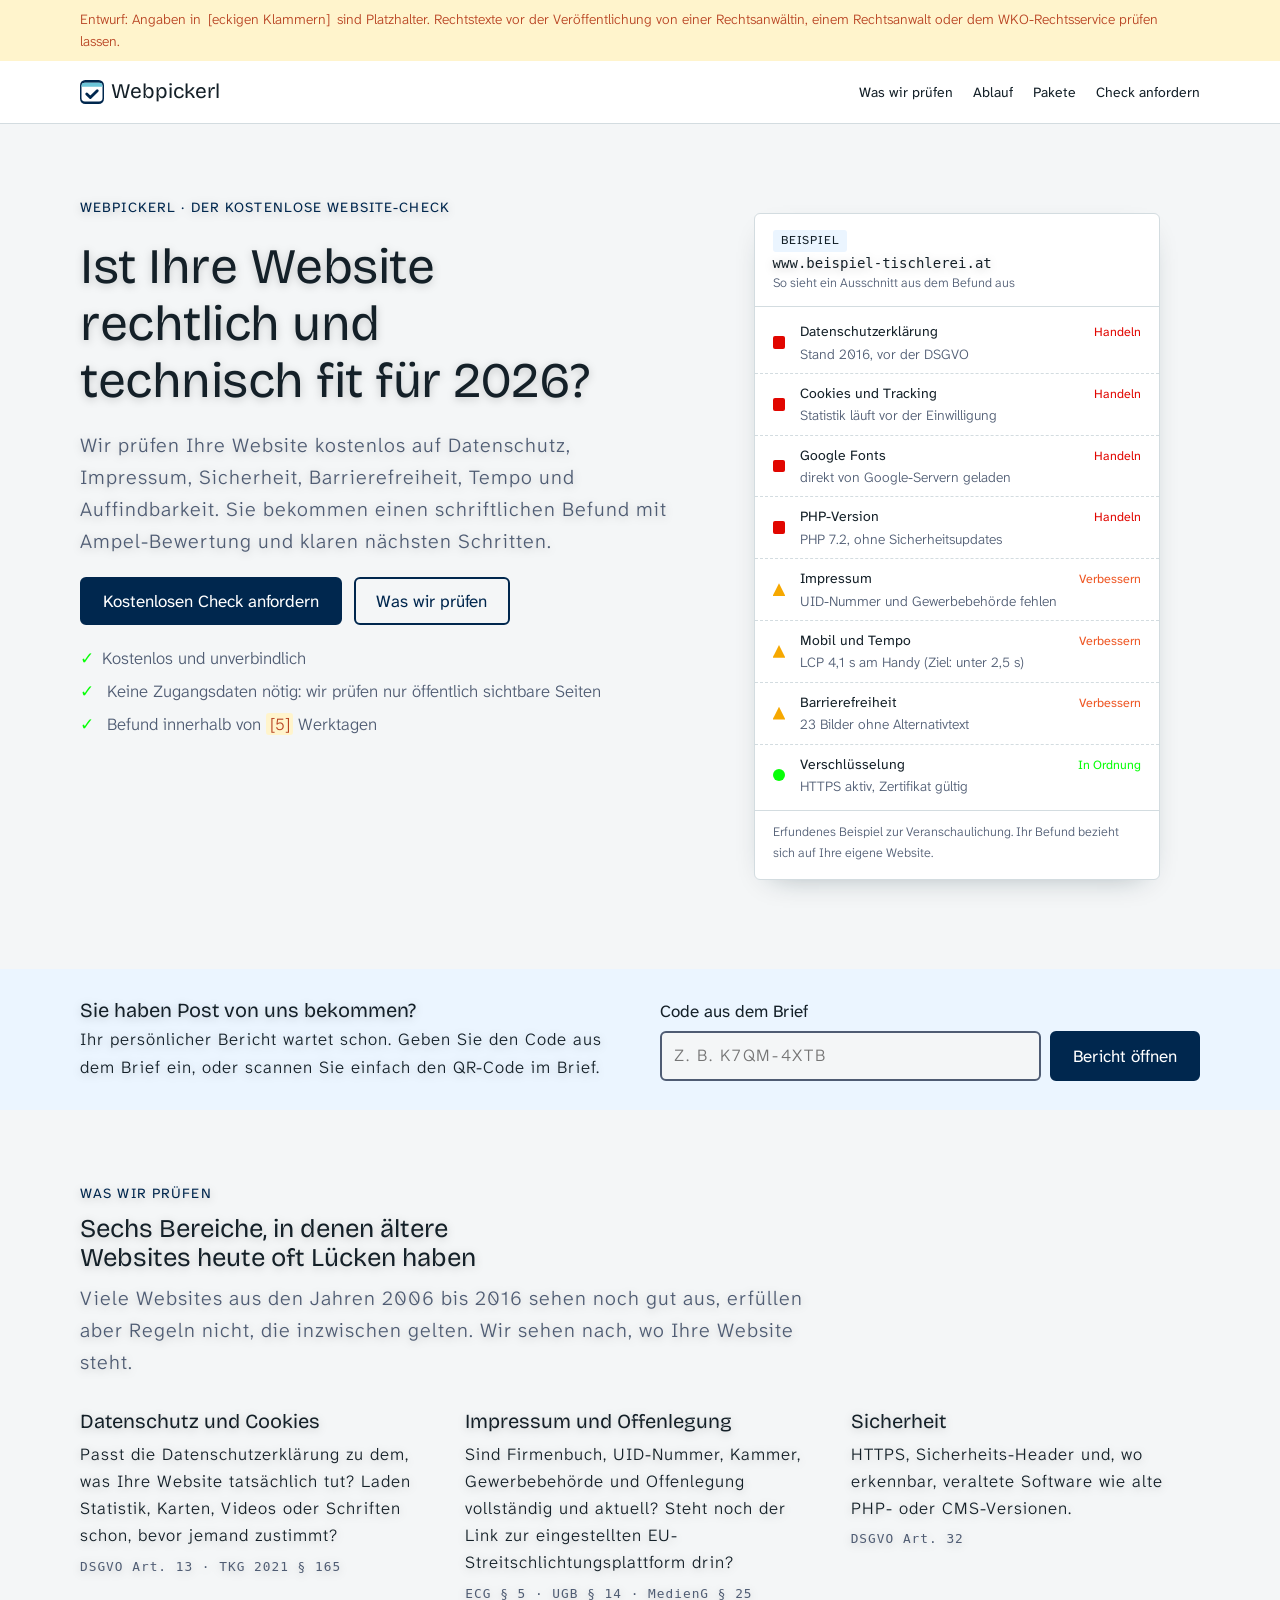
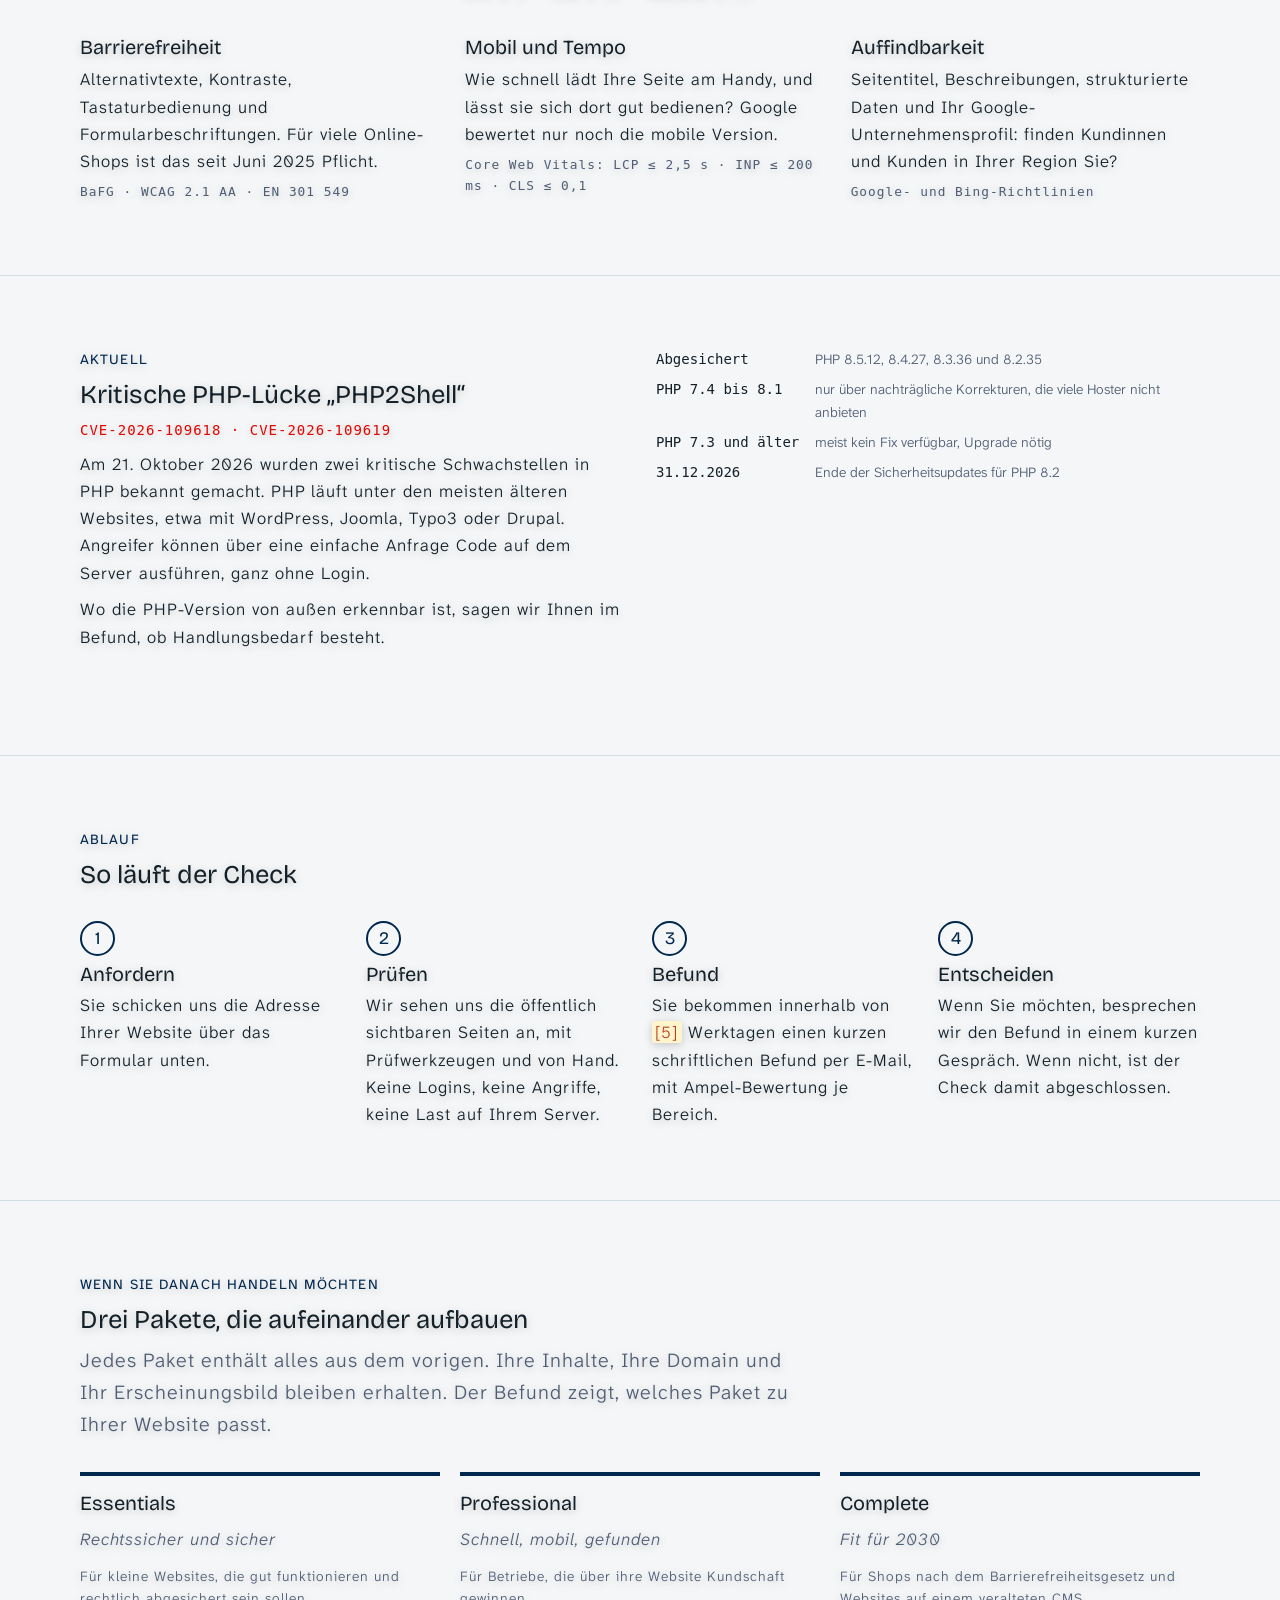
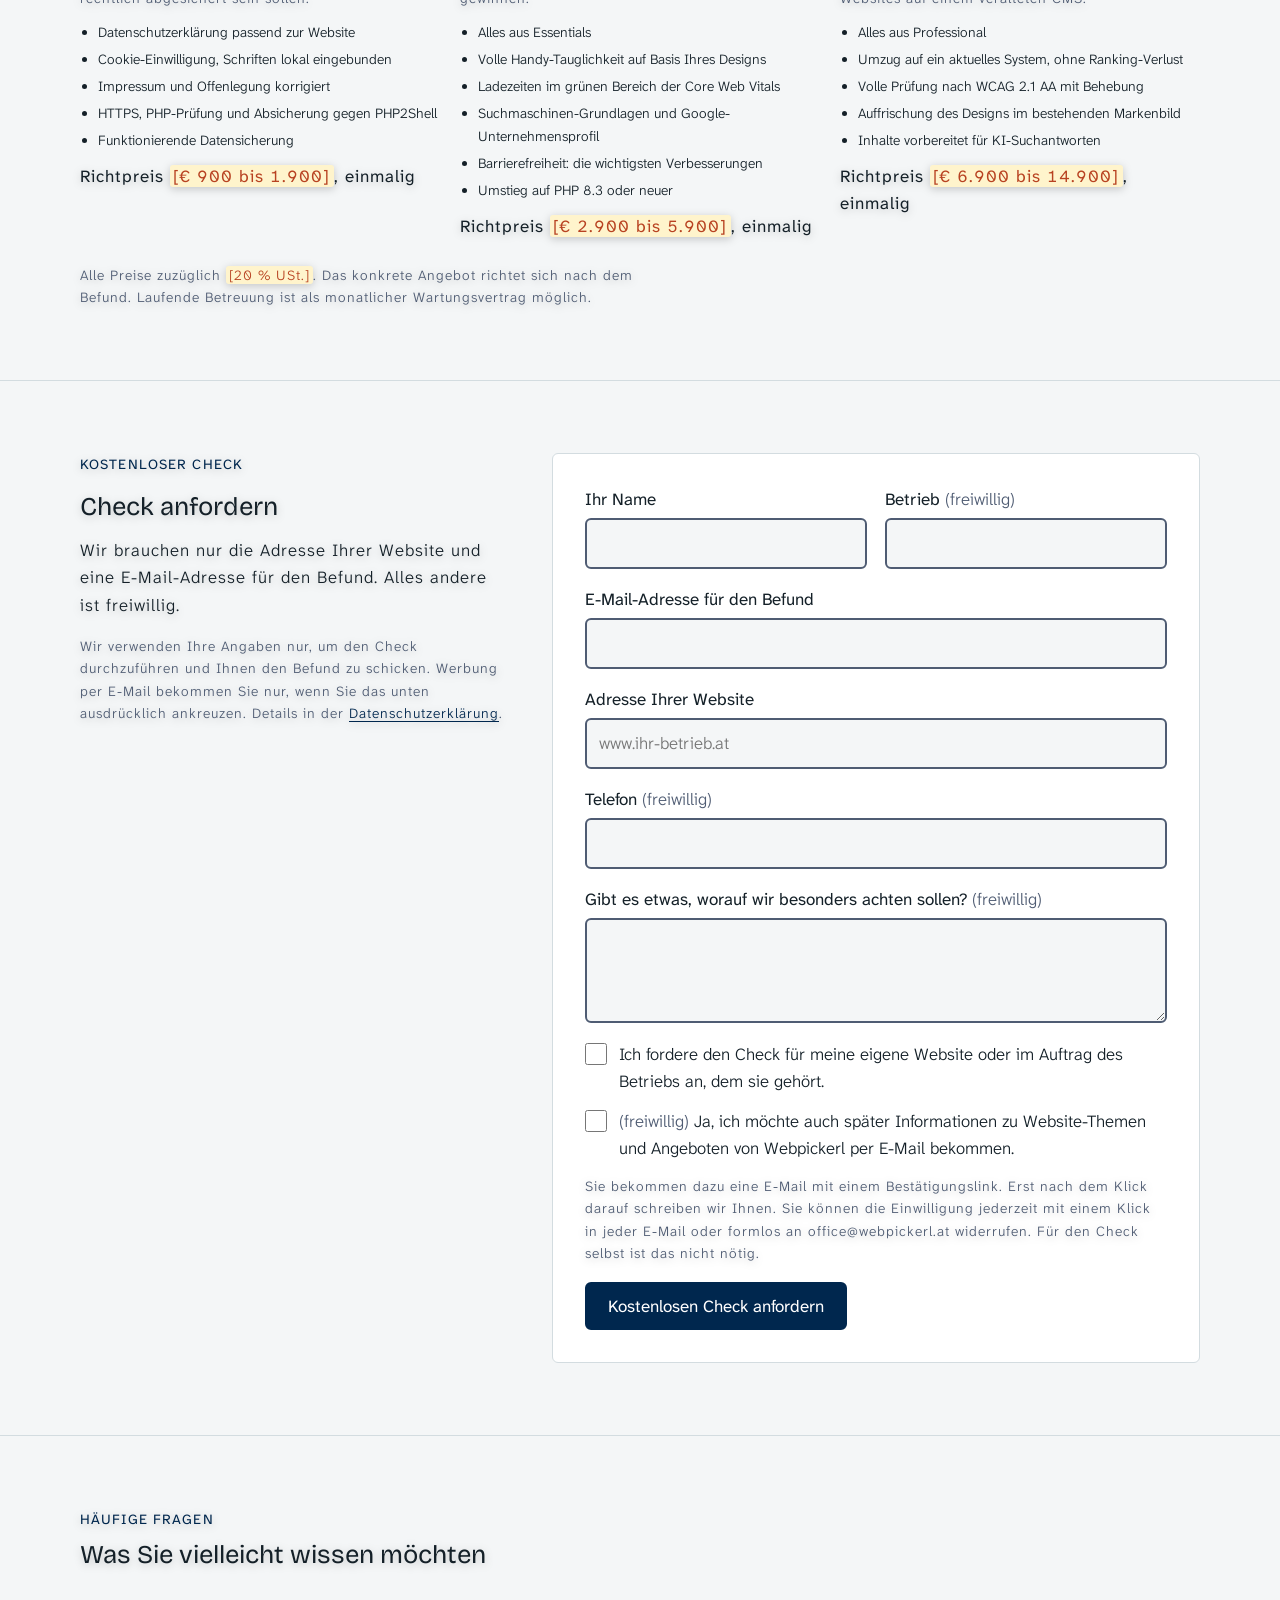
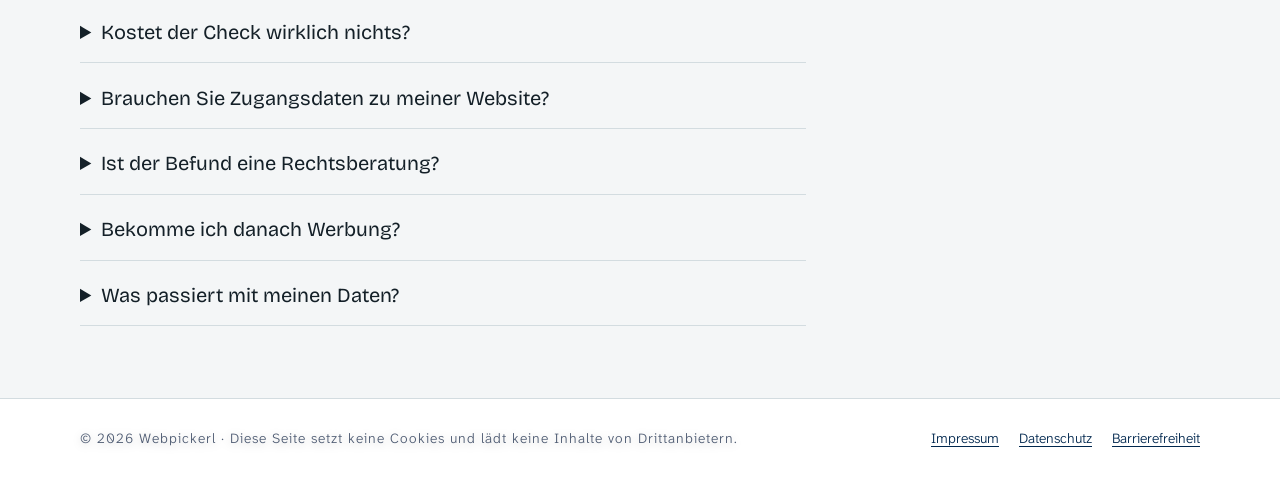
==== commit 22e45054: "Header logo, darker secondary text, softer text shadow - Replace the three header dots with the tile" ====
--- a/index.html
+++ b/index.html
@@ -49,9 +49,13 @@
     <header class="site-header">
       <div class="wrap">
         <a class="brand" href="index.html"
-          ><span class="brand-mark" aria-hidden="true"
-            ><i></i><i></i><i></i></span
-          >Webpickerl</a
+          ><img
+            class="brand-mark"
+            src="assets/favicon.svg"
+            alt=""
+            width="32"
+            height="32"
+          />Webpickerl</a
         >
         <nav class="site-nav" aria-label="Hauptnavigation">
           <ul>
--- a/assets/styles.css
+++ b/assets/styles.css
@@ -38,7 +38,7 @@
   --bg: #f4f6f7;
   --surface: #ffffff;
   --ink: #142028;
-  --muted: #6b7e8d;
+  --muted: #4f5c73;
   --line: #d3dce0;
   --accent: #00274e;
   --accent-ink: #ffffff;
@@ -64,7 +64,7 @@
   --step-2: 1.6rem;
   --step-3: clamp(2rem, 1.4rem + 2.6vw, 3.1rem);
 
-  --text-shadow: drop-shadow(0px 4px 8px rgba(0, 0, 0, 0.4));
+  --text-shadow: drop-shadow(0px 2px 4px rgba(0, 0, 0, 0.2));
   --text-tracking: 1px;
 
   --radius: 6px;
@@ -76,7 +76,7 @@
     --bg: #0f171c;
     --surface: #16222a;
     --ink: #eaeffc;
-    --muted: #adb6c6;
+    --muted: #d0d5de;
     --line: #2b3b44;
     --accent: #6cc6d9;
     --accent-ink: #0b1a20;
@@ -95,7 +95,7 @@
   --bg: #0f171c;
   --surface: #16222a;
   --ink: #eaeffc;
-  --muted: #adb6c6;
+  --muted: #d0d5de;
   --line: #2b3b44;
   --accent: #6cc6d9;
   --accent-ink: #0b1a20;
@@ -223,31 +223,18 @@
 .brand {
   font-family: var(--font-display);
   font-weight: 400;
-  font-size: 1.15rem;
+  font-size: 1.3rem;
   color: var(--ink);
   text-decoration: none;
   display: inline-flex;
   align-items: center;
-  gap: 0.55rem;
-}
+  gap: 0.33em;
+}
+/* Same proportions as assets/logo.svg: tile height = cap height / 0.5625 */
 .brand-mark {
-  display: inline-flex;
-  gap: 3px;
-}
-.brand-mark i {
-  width: 9px;
-  height: 9px;
-  border-radius: 50%;
+  width: 1.17em;
+  height: 1.17em;
   display: block;
-}
-.brand-mark i:nth-child(1) {
-  background: var(--bad);
-}
-.brand-mark i:nth-child(2) {
-  background: var(--warn-dot);
-}
-.brand-mark i:nth-child(3) {
-  background: var(--ok);
 }
 .site-nav ul {
   list-style: none;
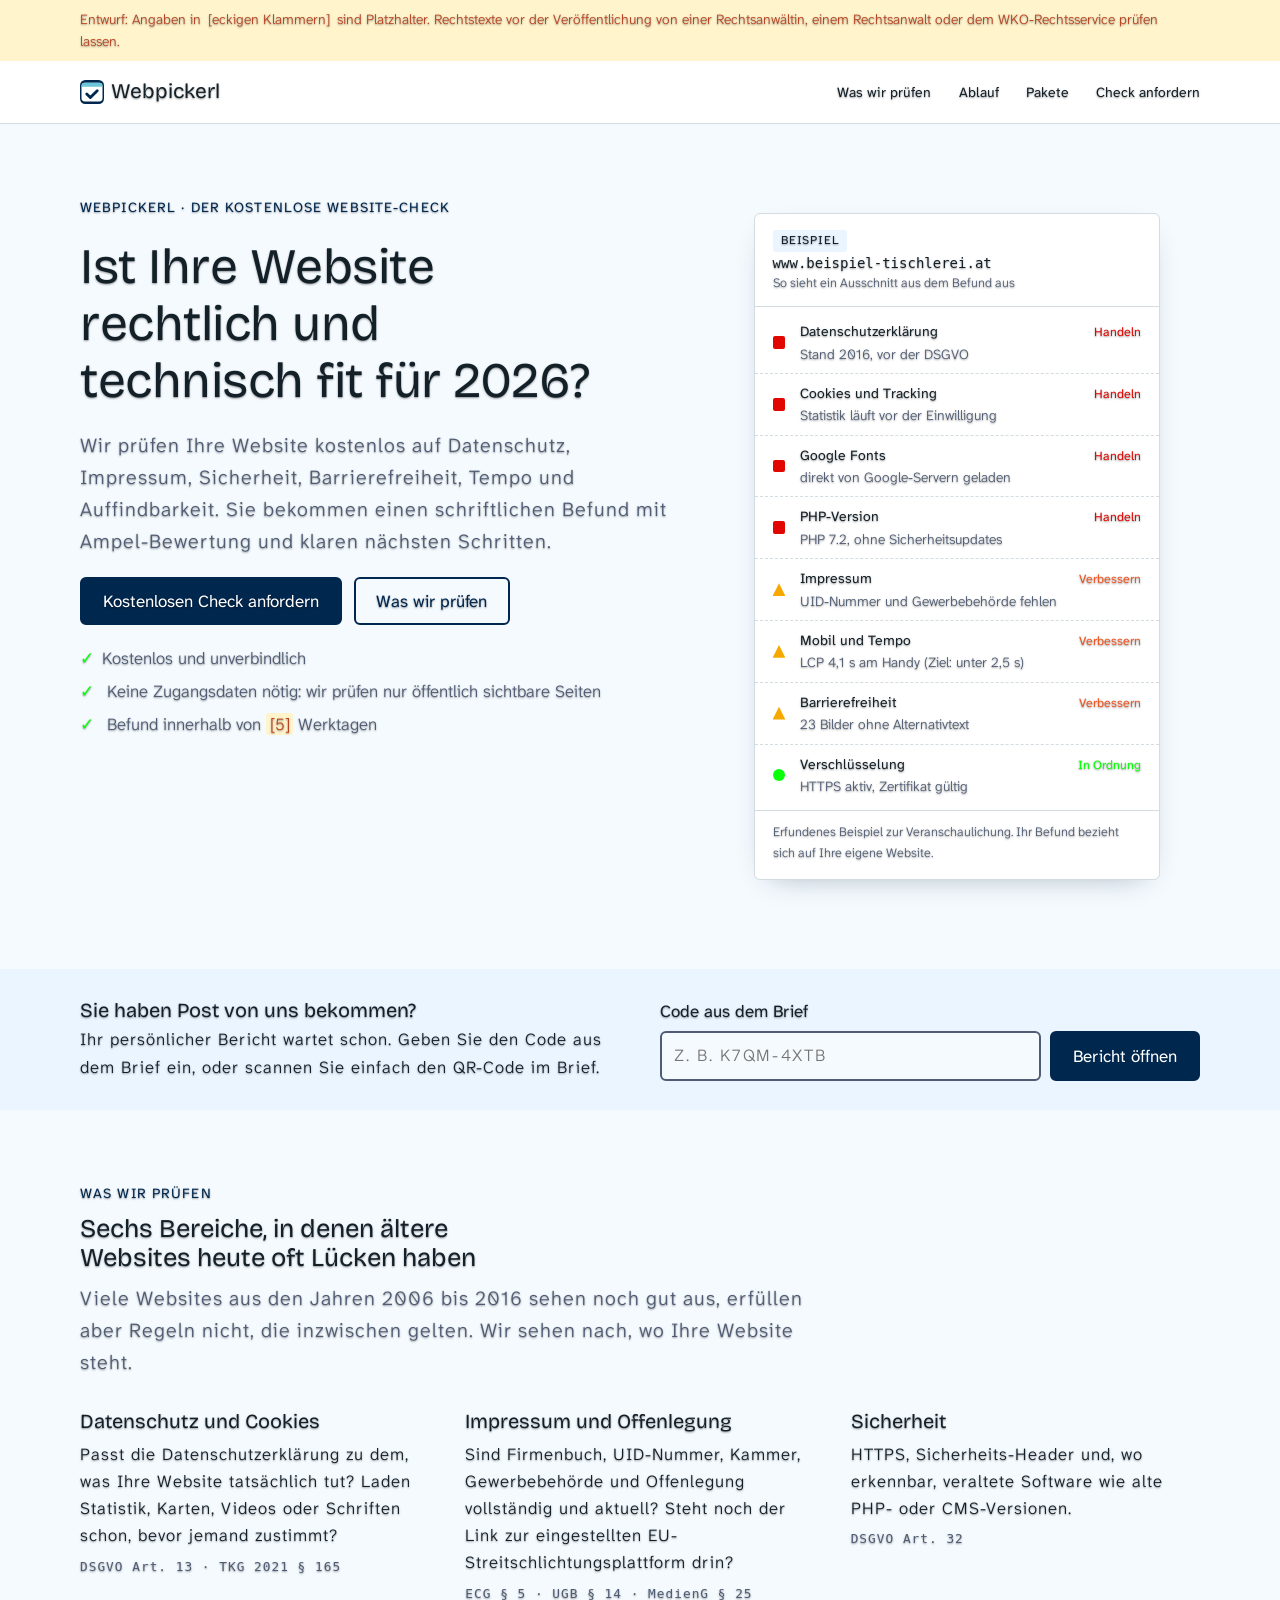
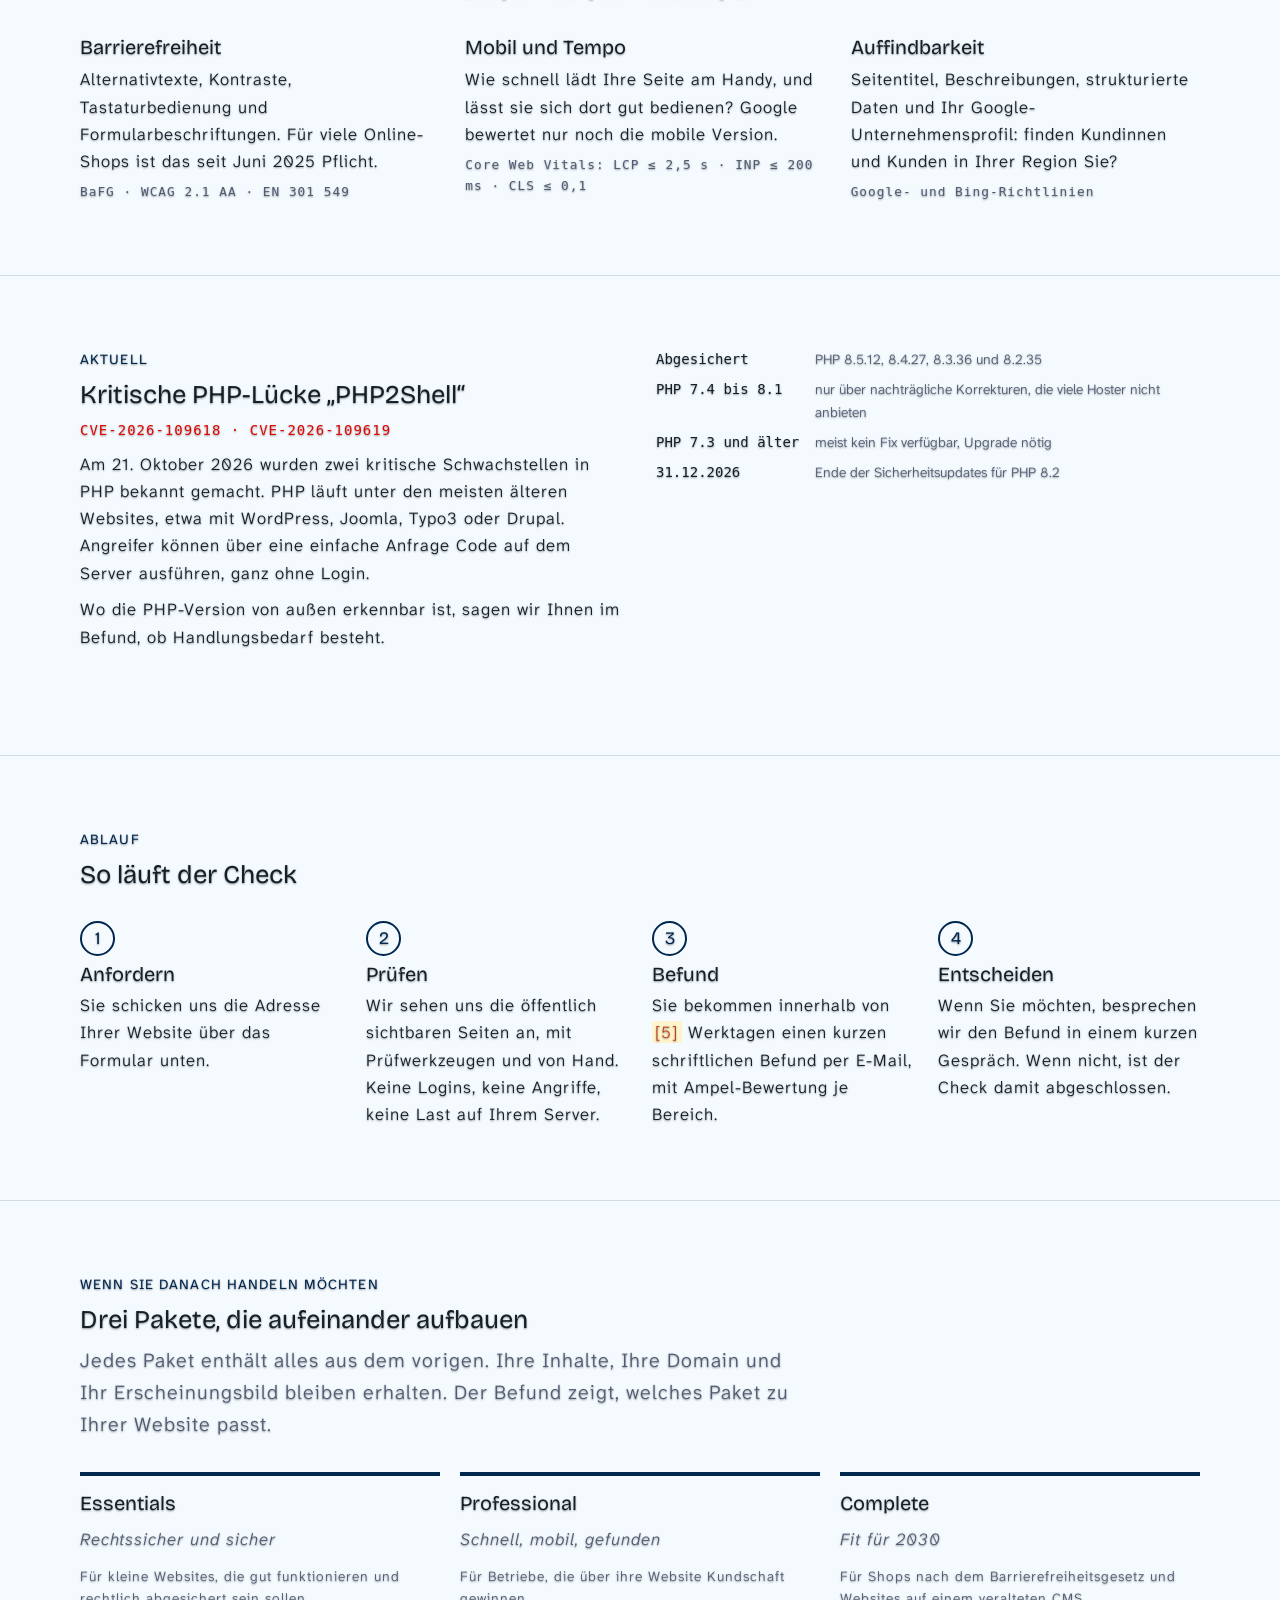
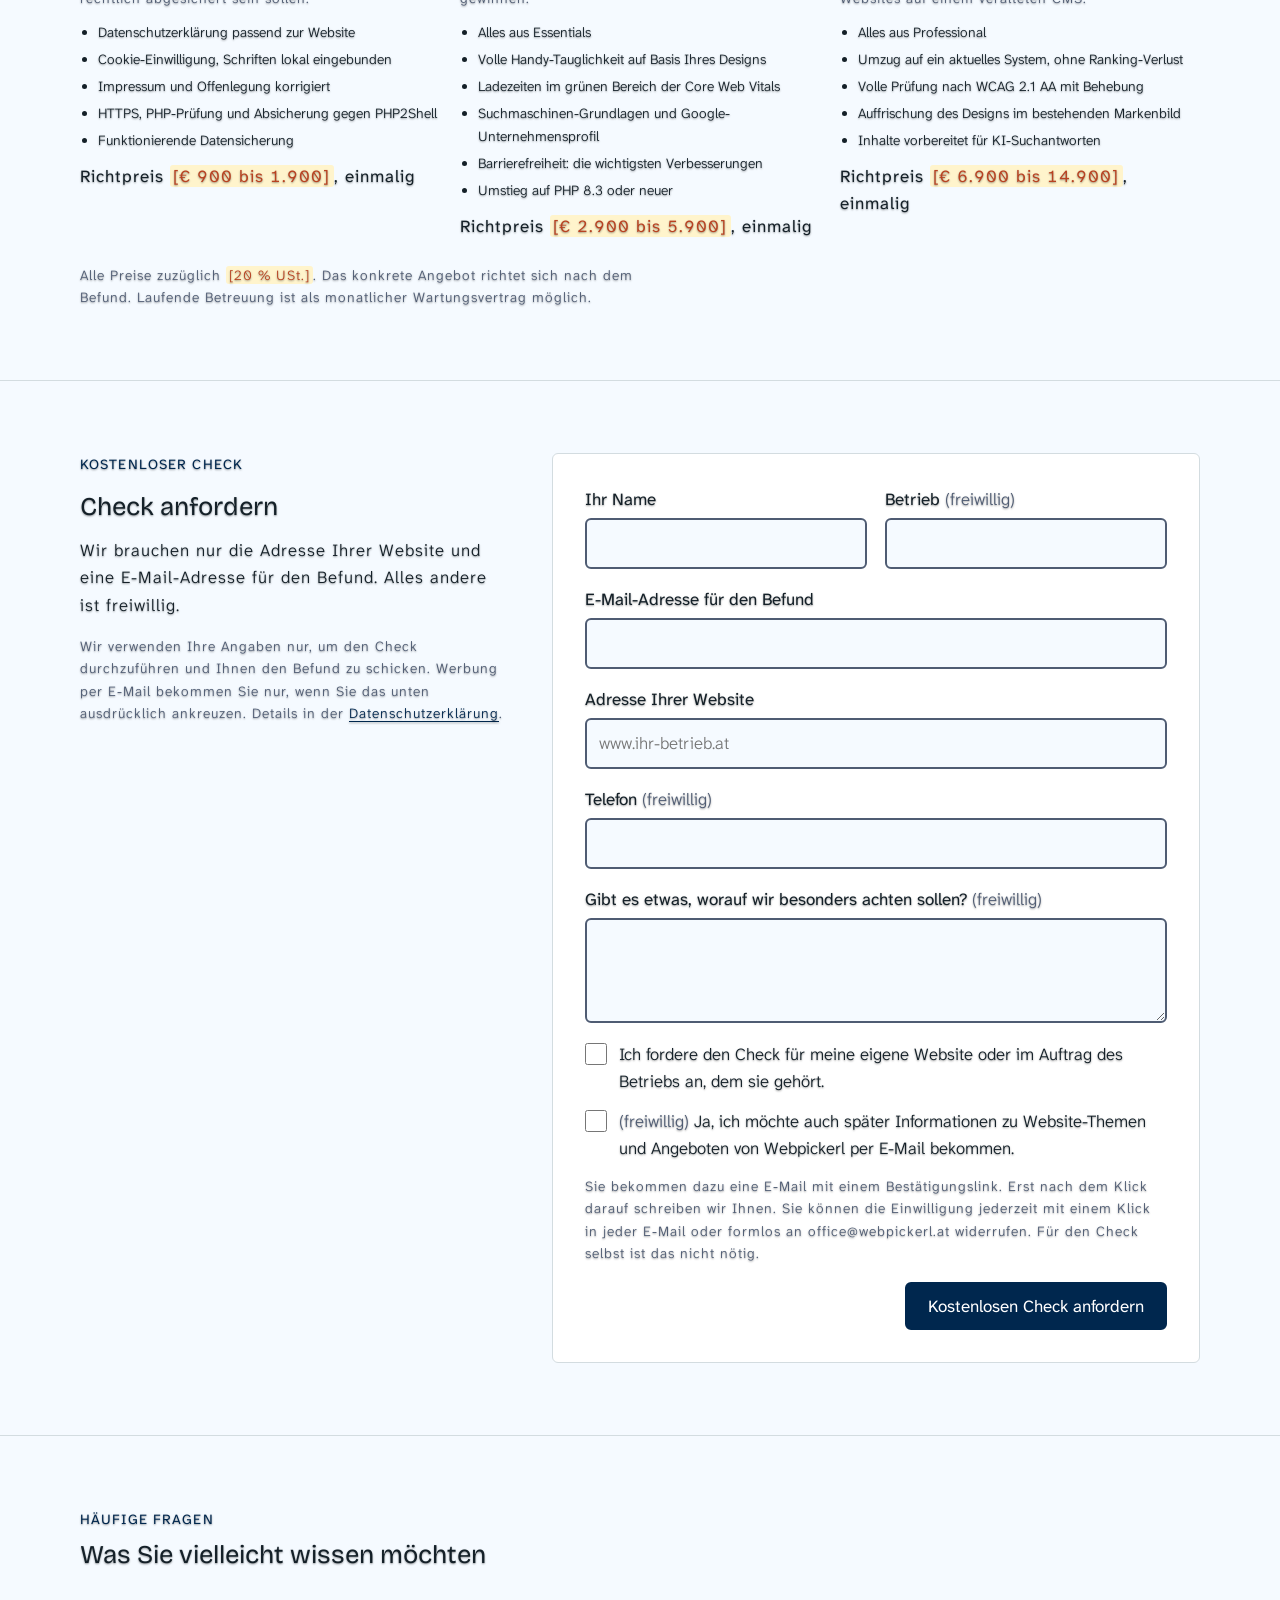
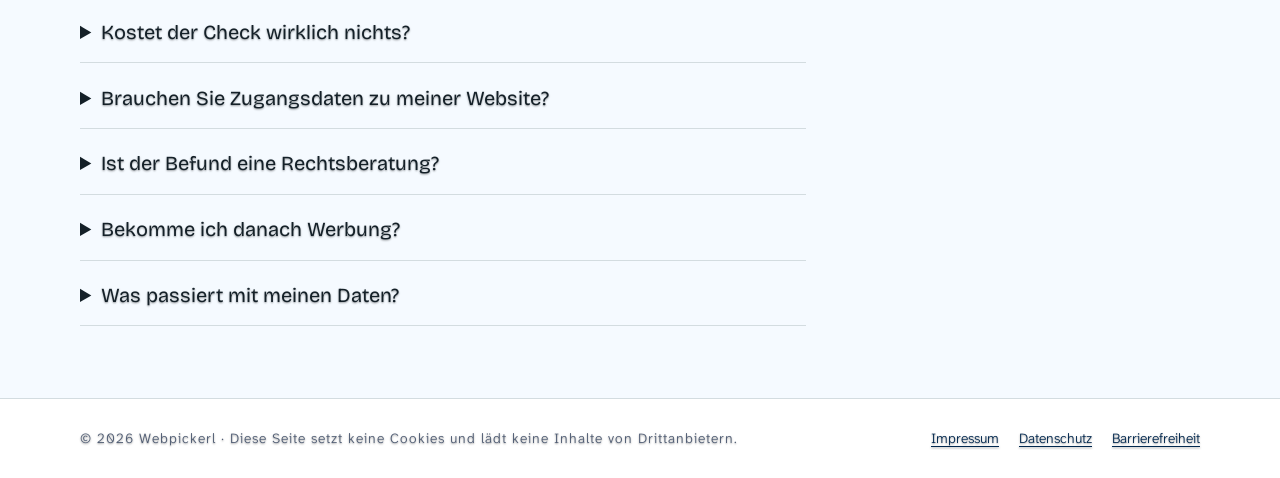
==== commit 6830e6a3: "Right-aligned form buttons, hover transitions, nav hover pill - Submit buttons in form.check forms s" ====
--- a/index.html
+++ b/index.html
@@ -585,7 +585,7 @@
               </p>
             </fieldset>
 
-            <div>
+            <div class="form-actions">
               <button class="btn" type="submit">
                 Kostenlosen Check anfordern
               </button>
--- a/assets/styles.css
+++ b/assets/styles.css
@@ -35,7 +35,7 @@
 }
 
 :root {
-  --bg: #f4f6f7;
+  --bg: #f5faff;
   --surface: #ffffff;
   --ink: #142028;
   --muted: #4f5c73;
@@ -43,6 +43,8 @@
   --accent: #00274e;
   --accent-ink: #ffffff;
   --accent-soft: #ebf5ff;
+  --accent-hover: #004489;
+  --nav-hover-bg: #c4e1ff;
   --ok: #08ff08;
   --warn: #ee5522;
   --warn-dot: #f6a800;
@@ -64,8 +66,8 @@
   --step-2: 1.6rem;
   --step-3: clamp(2rem, 1.4rem + 2.6vw, 3.1rem);
 
-  --text-shadow: drop-shadow(0px 2px 4px rgba(0, 0, 0, 0.2));
   --text-tracking: 1px;
+  --text-shadow: 0px 1px 2px rgba(0, 0, 0, 0.4);
 
   --radius: 6px;
   --measure: 66ch;
@@ -81,6 +83,8 @@
     --accent: #6cc6d9;
     --accent-ink: #0b1a20;
     --accent-soft: #00274e;
+    --accent-hover: #8cdce5;
+    --nav-hover-bg: #00274e;
     --ok: #08ff08;
     --warn: #f6a800;
     --warn-dot: #f6a800;
@@ -100,6 +104,8 @@
   --accent: #6cc6d9;
   --accent-ink: #0b1a20;
   --accent-soft: #00274e;
+  --accent-hover: #8cdce5;
+  --nav-hover-bg: #00274e;
   --ok: #08ff08;
   --warn: #f6a800;
   --warn-dot: #f6a800;
@@ -126,6 +132,7 @@
   font-size: var(--step-0);
   font-weight: 300;
   line-height: 1.6;
+  text-shadow: var(--text-shadow);
 }
 img,
 svg {
@@ -150,7 +157,6 @@
   line-height: 1.15;
   text-wrap: balance;
   margin: 0;
-  filter: var(--text-shadow);
 }
 h1 {
   font-size: var(--step-3);
@@ -167,7 +173,6 @@
 }
 p {
   margin: 0;
-  filter: var(--text-shadow);
   letter-spacing: var(--text-tracking);
 }
 
@@ -236,23 +241,31 @@
   height: 1.17em;
   display: block;
 }
+/* Links carry their own padding for the hover pill; the negative margin
+   keeps the text aligned with the page edges. */
 .site-nav ul {
   list-style: none;
-  margin: 0;
+  margin: 0 -0.6rem;
   padding: 0;
   display: flex;
   flex-wrap: wrap;
-  gap: 0.25rem 1.25rem;
+  gap: 0.25rem 0.5rem;
 }
 .site-nav a {
+  display: block;
+  padding: 0.3rem 0.6rem;
+  border-radius: 999px;
   color: var(--ink);
   text-decoration: none;
   font-weight: 400;
   font-size: var(--step--1);
+  transition:
+    color 0.2s ease,
+    background-color 0.2s ease;
 }
 .site-nav a:hover {
-  color: var(--accent);
-  text-decoration: underline;
+  color: var(--accent-hover);
+  background: var(--nav-hover-bg);
 }
 
 /* Buttons */
@@ -270,14 +283,31 @@
   font: 400 var(--step-0)/1.2 var(--font-body);
   text-decoration: none;
   cursor: pointer;
+  transition:
+    background-color 0.2s ease,
+    border-color 0.2s ease,
+    color 0.2s ease,
+    box-shadow 0.2s ease,
+    transform 0.2s ease;
 }
 .btn:hover {
-  filter: brightness(1.08);
+  background: var(--accent-hover);
+  border-color: var(--accent-hover);
   text-decoration: none;
+  transform: translateY(-1px);
+  box-shadow: 0 4px 12px rgba(0, 0, 0, 0.18);
+}
+.btn:active {
+  transform: translateY(0);
+  box-shadow: none;
 }
 .btn-ghost {
   background: transparent;
   color: var(--accent);
+}
+.btn-ghost:hover {
+  background: var(--accent-soft);
+  border-color: var(--accent);
 }
 
 /* Sections */
@@ -674,6 +704,12 @@
 .field {
   display: grid;
   gap: 0.3rem;
+}
+.form-actions {
+  display: flex;
+  flex-wrap: wrap;
+  justify-content: flex-end;
+  gap: 0.75rem;
 }
 .row {
   display: grid;
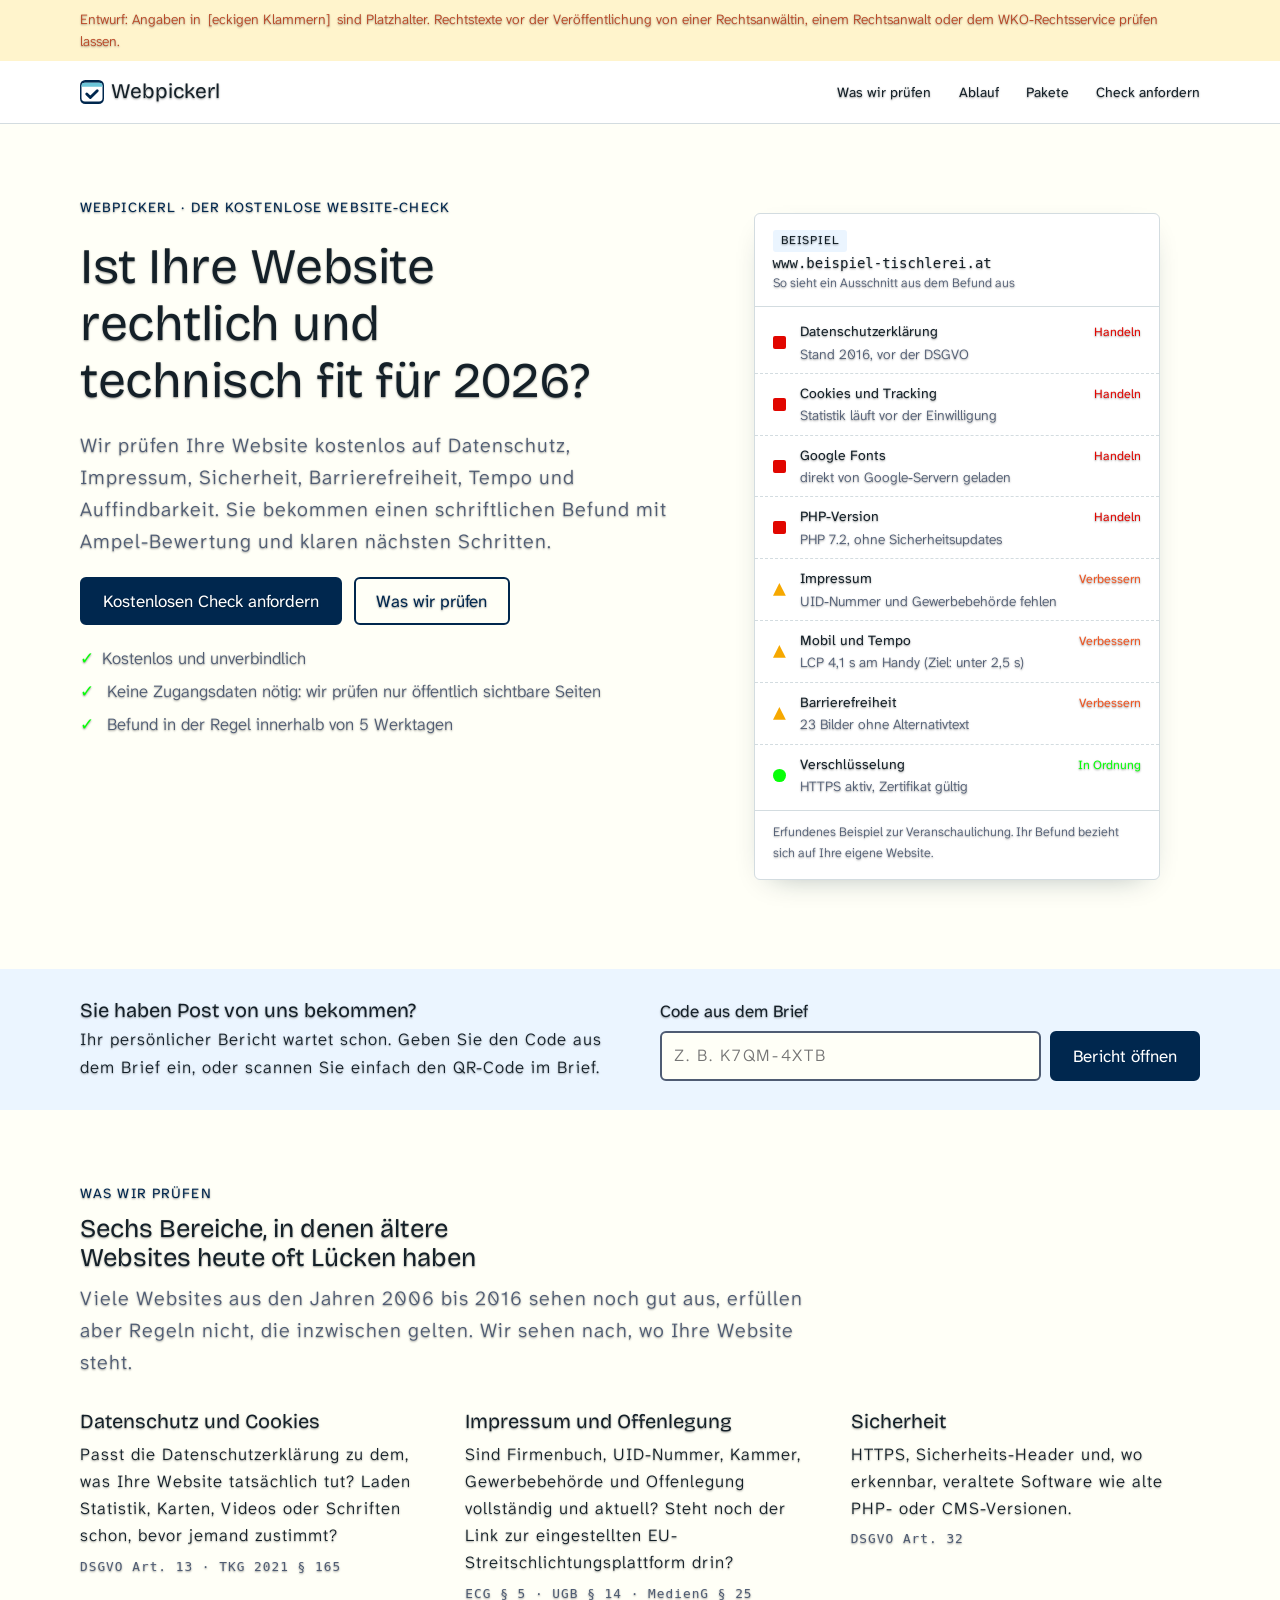
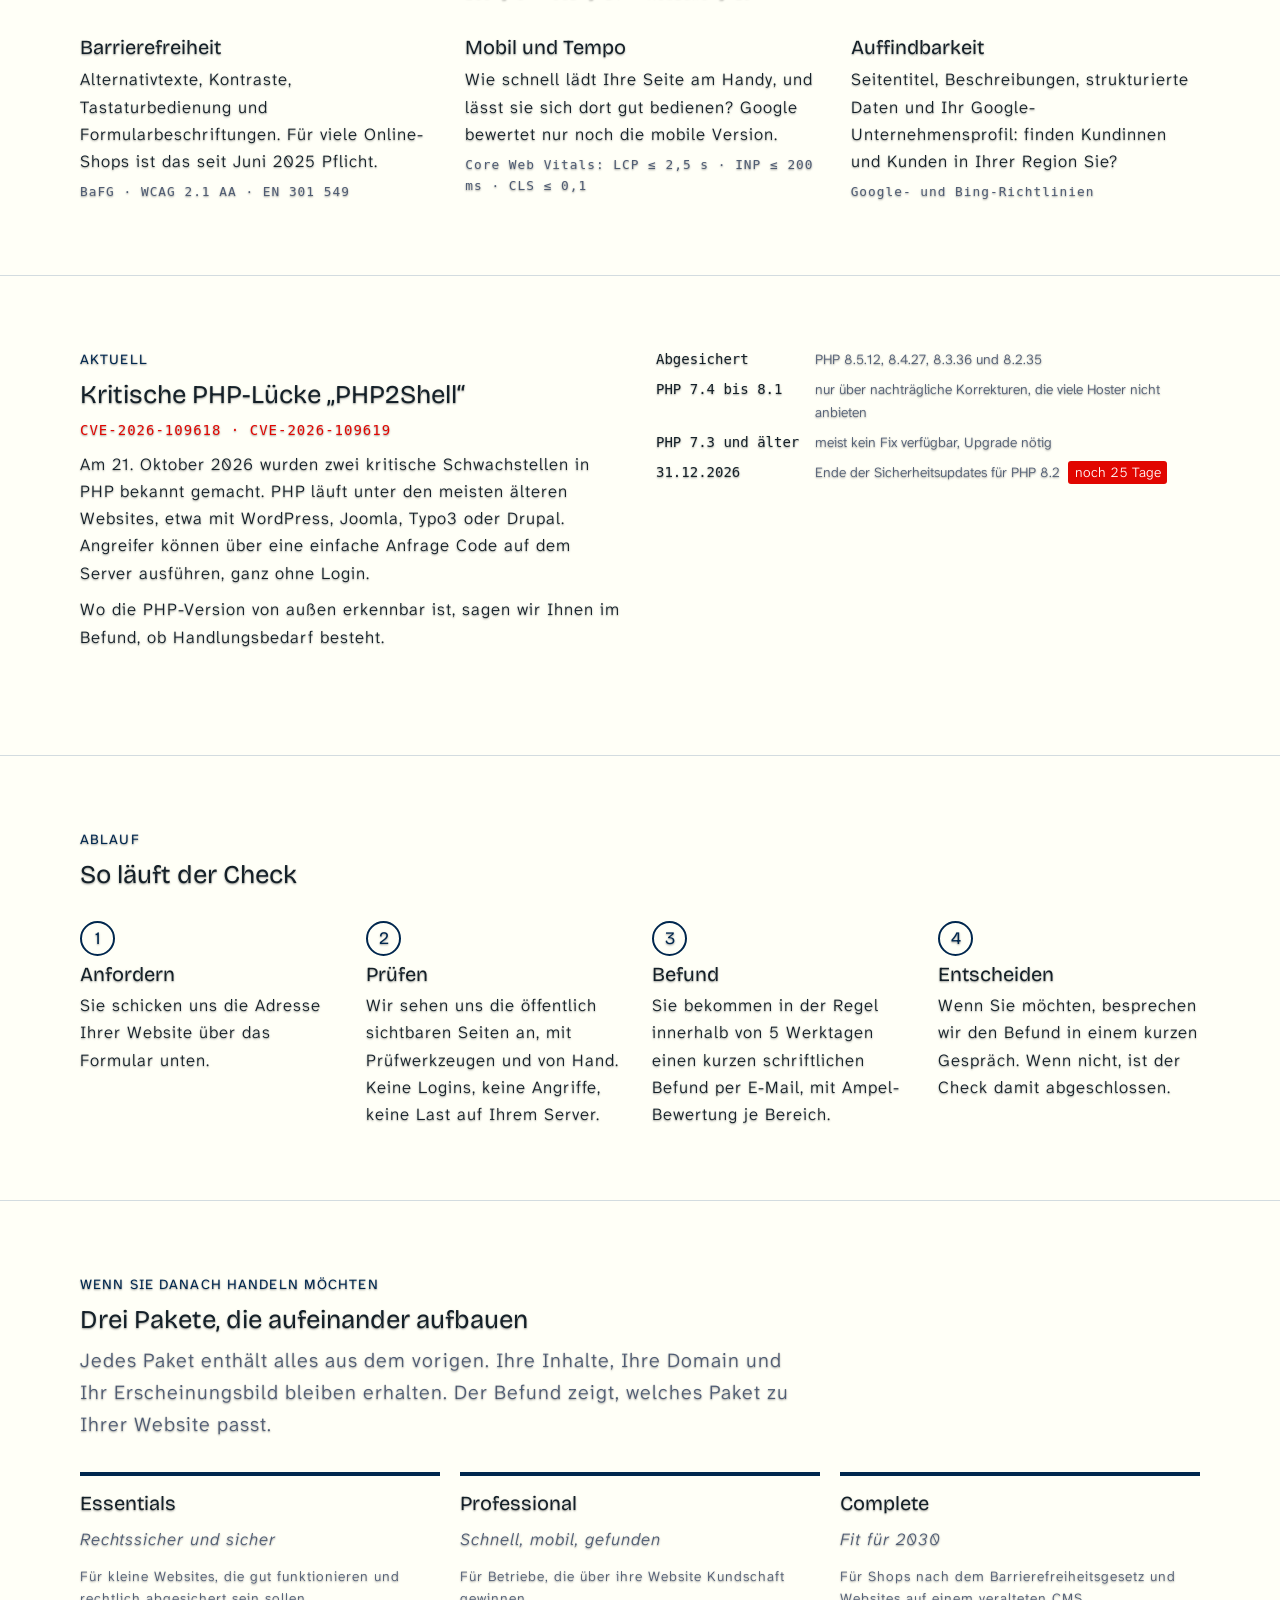
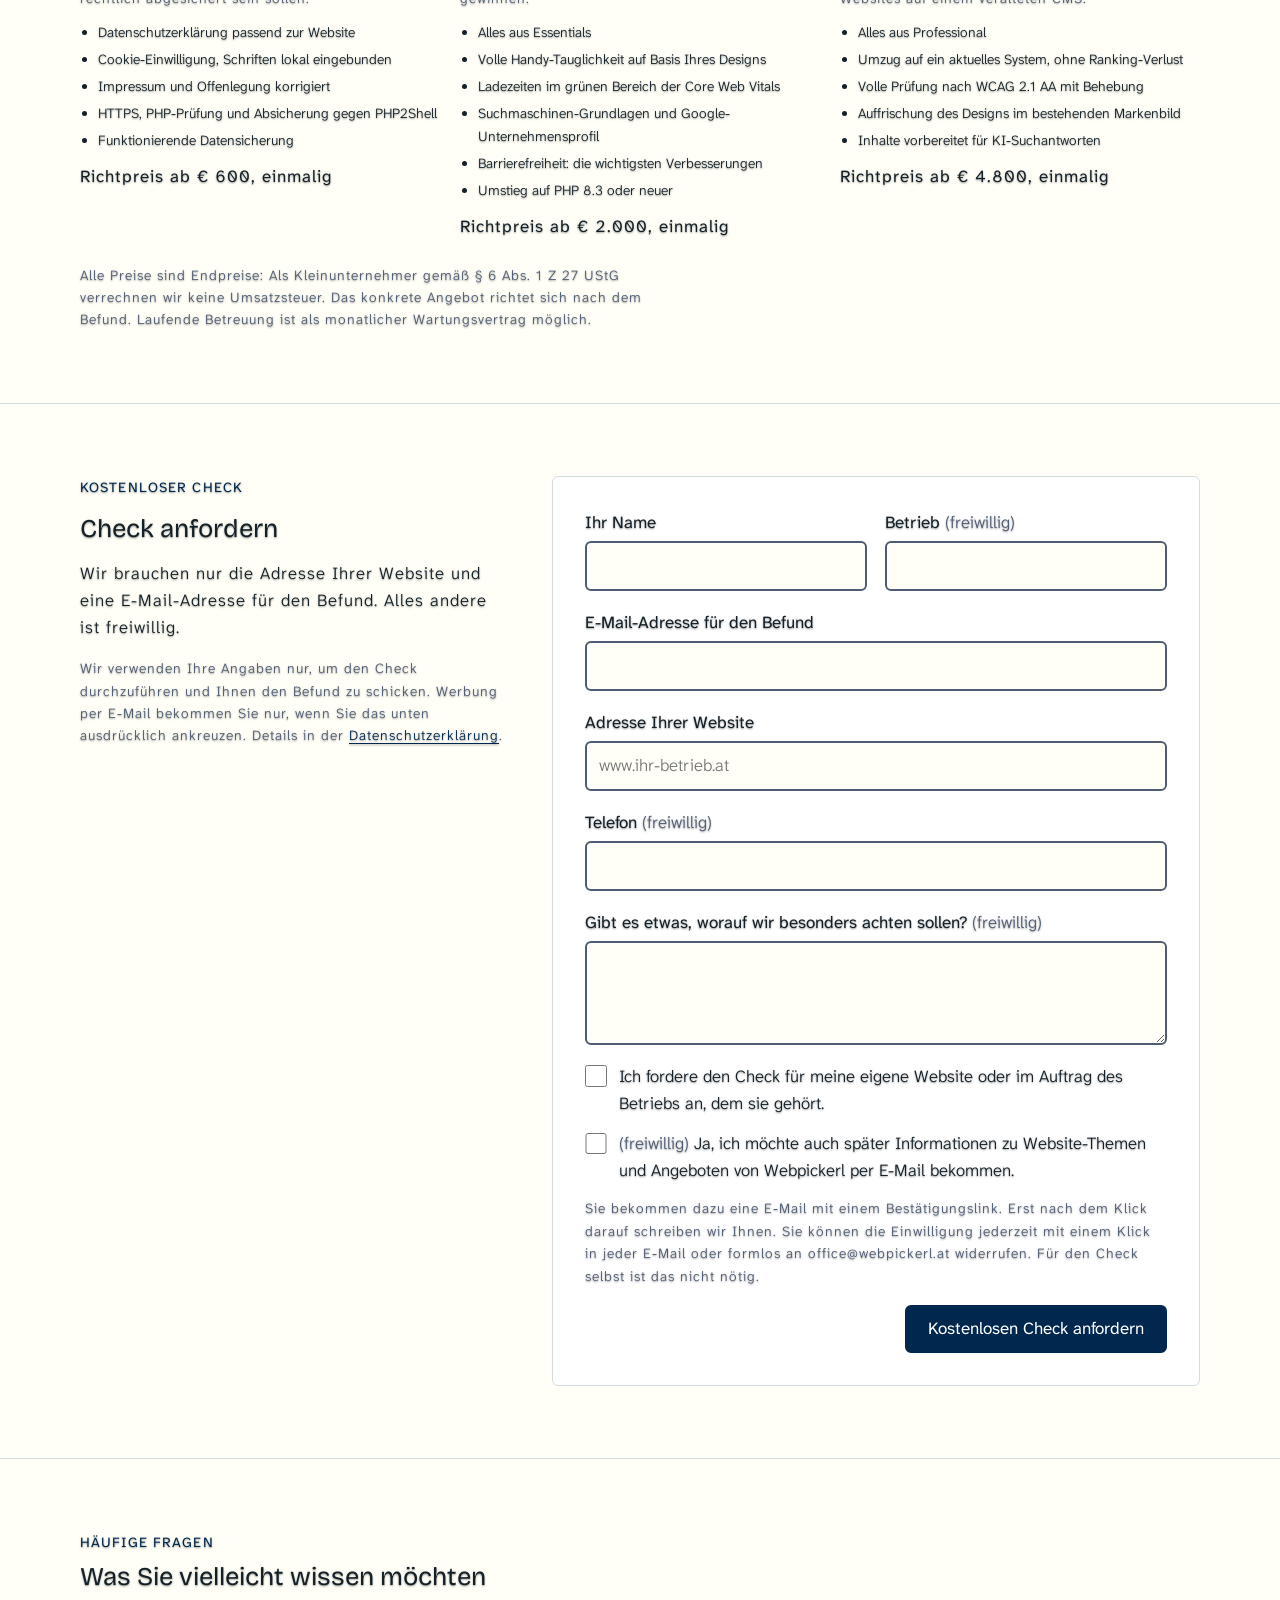
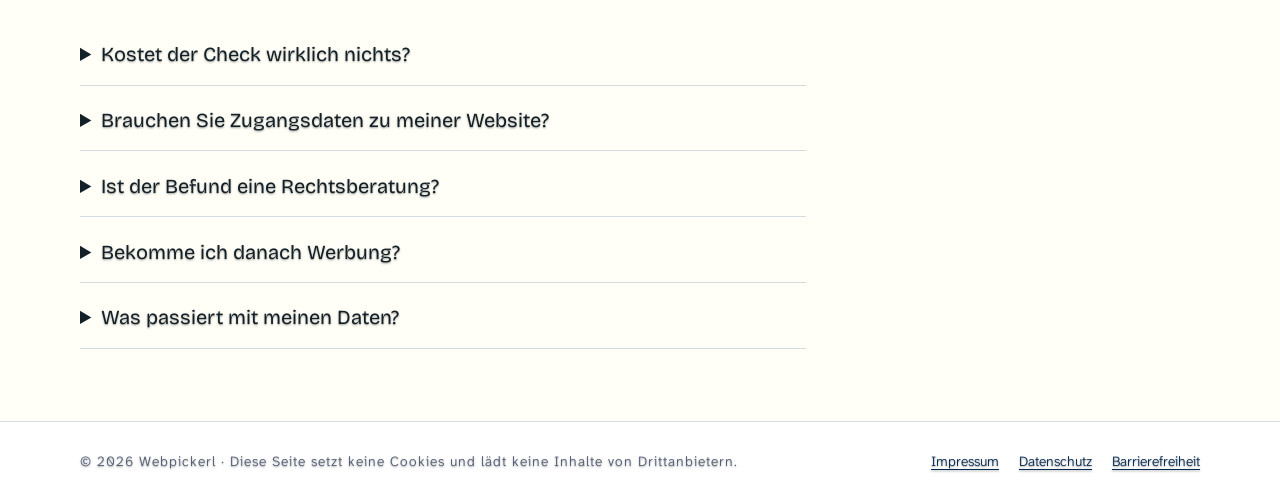
==== commit 3e982f4b: "Animated sample report, PHP 8.2 countdown, scroll reveals, view transitions The sample report runs a" ====
--- a/index.html
+++ b/index.html
@@ -93,7 +93,7 @@
                 Seiten
               </li>
               <li>
-                Befund innerhalb von <span class="ph">[5]</span> Werktagen
+                Befund in der Regel innerhalb von 5 Werktagen
               </li>
             </ul>
           </div>
@@ -311,7 +311,10 @@
             <dt>PHP 7.3 und älter</dt>
             <dd>meist kein Fix verfügbar, Upgrade nötig</dd>
             <dt>31.12.2026</dt>
-            <dd>Ende der Sicherheitsupdates für PHP 8.2</dd>
+            <dd>
+              Ende der Sicherheitsupdates für PHP 8.2
+              <span class="countdown" data-until="2026-12-31" hidden></span>
+            </dd>
           </dl>
         </div>
       </section>
@@ -341,7 +344,7 @@
             <li>
               <h3>Befund</h3>
               <p>
-                Sie bekommen innerhalb von <span class="ph">[5]</span> Werktagen
+                Sie bekommen in der Regel innerhalb von 5 Werktagen
                 einen kurzen schriftlichen Befund per E-Mail, mit
                 Ampel-Bewertung je Bereich.
               </p>
@@ -384,7 +387,7 @@
                 <li>Funktionierende Datensicherung</li>
               </ul>
               <p class="price">
-                Richtpreis <span class="ph">[€ 900 bis 1.900]</span>, einmalig
+                Richtpreis ab € 600, einmalig
               </p>
             </article>
             <article class="tier" aria-labelledby="h-t2">
@@ -402,7 +405,7 @@
                 <li>Umstieg auf PHP 8.3 oder neuer</li>
               </ul>
               <p class="price">
-                Richtpreis <span class="ph">[€ 2.900 bis 5.900]</span>, einmalig
+                Richtpreis ab € 2.000, einmalig
               </p>
             </article>
             <article class="tier" aria-labelledby="h-t3">
@@ -420,13 +423,13 @@
                 <li>Inhalte vorbereitet für KI-Suchantworten</li>
               </ul>
               <p class="price">
-                Richtpreis <span class="ph">[€ 6.900 bis 14.900]</span>,
-                einmalig
+                Richtpreis ab € 4.800, einmalig
               </p>
             </article>
           </div>
           <p class="note">
-            Alle Preise zuzüglich <span class="ph">[20 % USt.]</span>. Das
+            Alle Preise sind Endpreise: Als Kleinunternehmer gemäß § 6 Abs. 1
+            Z 27 UStG verrechnen wir keine Umsatzsteuer. Das
             konkrete Angebot richtet sich nach dem Befund. Laufende Betreuung
             ist als monatlicher Wartungsvertrag möglich.
           </p>
--- a/assets/styles.css
+++ b/assets/styles.css
@@ -35,7 +35,7 @@
 }
 
 :root {
-  --bg: #f5faff;
+  --bg: #fffff7;
   --surface: #ffffff;
   --ink: #142028;
   --muted: #4f5c73;
@@ -459,6 +459,64 @@
 .verdict.ok {
   color: var(--ok);
 }
+/* Report "runs" a check on load: each row's light and verdict switch on in turn.
+   The base styles are the finished state, so without animation nothing is hidden. */
+.report-head {
+  position: relative;
+}
+.report-head::after {
+  content: '';
+  position: absolute;
+  left: 0;
+  bottom: -1px;
+  height: 2px;
+  width: 100%;
+  background: var(--accent);
+  transform-origin: left;
+  transform: scaleX(0);
+  animation: scan-progress 3.2s ease-in-out 0.3s both;
+}
+.report li {
+  animation: scan-row 0.5s ease-out both;
+}
+.report li .dot {
+  animation: scan-dot 0.35s cubic-bezier(0.3, 1.6, 0.6, 1) both;
+}
+.report li .verdict {
+  animation: scan-fade 0.3s ease-out both;
+}
+.report li:nth-child(1) { --scan: 0.4s; }
+.report li:nth-child(2) { --scan: 0.75s; }
+.report li:nth-child(3) { --scan: 1.1s; }
+.report li:nth-child(4) { --scan: 1.45s; }
+.report li:nth-child(5) { --scan: 1.8s; }
+.report li:nth-child(6) { --scan: 2.15s; }
+.report li:nth-child(7) { --scan: 2.5s; }
+.report li:nth-child(8) { --scan: 2.85s; }
+.report li {
+  animation-delay: var(--scan, 0s);
+}
+.report li .dot {
+  animation-delay: calc(var(--scan, 0s) + 0.2s);
+}
+.report li .verdict {
+  animation-delay: calc(var(--scan, 0s) + 0.3s);
+}
+@keyframes scan-progress {
+  0% { transform: scaleX(0); opacity: 1; }
+  90% { transform: scaleX(1); opacity: 1; }
+  100% { transform: scaleX(1); opacity: 0; }
+}
+@keyframes scan-row {
+  40% { background: var(--accent-soft); }
+}
+@keyframes scan-dot {
+  from { transform: scale(0); opacity: 0; }
+}
+@keyframes scan-fade {
+  from { opacity: 0; transform: translateX(-0.3rem); }
+}
+
 .report-foot {
   padding: 0.7rem 1.1rem 1rem;
   border-top: 1px solid var(--line);
@@ -607,6 +665,20 @@
 .alert dd {
   margin: 0;
   color: var(--muted);
+}
+.countdown {
+  display: inline-block;
+  margin-left: 0.3em;
+  padding: 0 0.45em;
+  border-radius: 3px;
+  background: var(--bad);
+  color: var(--surface);
+  font-variant-numeric: tabular-nums;
+  white-space: nowrap;
+  text-shadow: none;
+}
+.countdown[hidden] {
+  display: none;
 }
 
 /* Steps */
@@ -930,4 +1002,46 @@
   html {
     scroll-behavior: smooth;
   }
-}
+
+  /* Smooth cross-fade between pages; the header stays in place */
+  @view-transition {
+    navigation: auto;
+  }
+  .site-header {
+    view-transition-name: site-header;
+  }
+}
+
+/* Content eases in while it scrolls into view. Scroll-driven, no JavaScript;
+   browsers without support show everything as it is. */
+@supports (animation-timeline: view()) {
+  @media (prefers-reduced-motion: no-preference) {
+    main section:not(.hero) .section-head,
+    .areas > li,
+    .steps > li,
+    .tier,
+    .faq details {
+      animation: reveal linear both;
+      animation-timeline: view();
+      animation-range: entry 0% entry 70%;
+    }
+    .areas > li:nth-child(even),
+    .steps > li:nth-child(2),
+    .tier:nth-child(2) {
+      animation-range: entry 10% entry 80%;
+    }
+    .steps > li:nth-child(3),
+    .tier:nth-child(3) {
+      animation-range: entry 20% entry 90%;
+    }
+    .steps > li:nth-child(4) {
+      animation-range: entry 30% entry 100%;
+    }
+  }
+}
+@keyframes reveal {
+  from {
+    opacity: 0;
+    transform: translateY(1.5rem);
+  }
+}
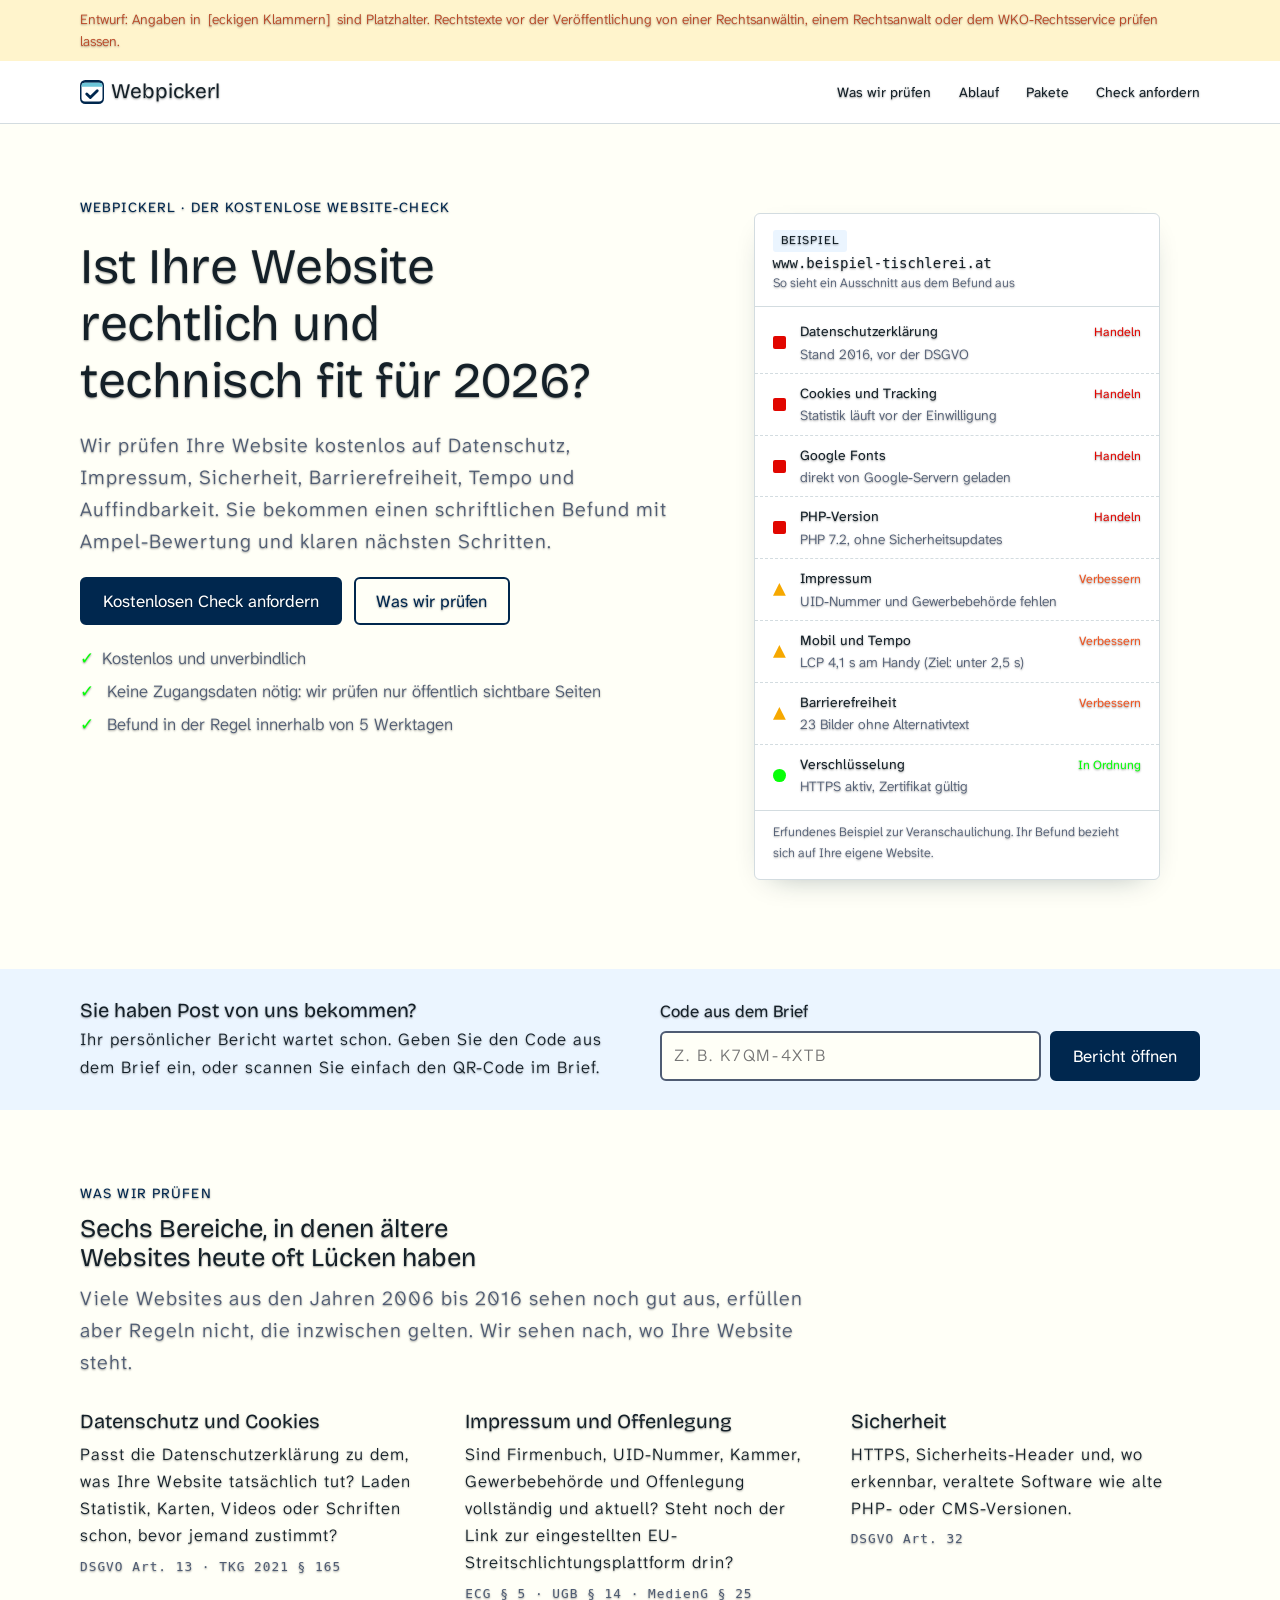
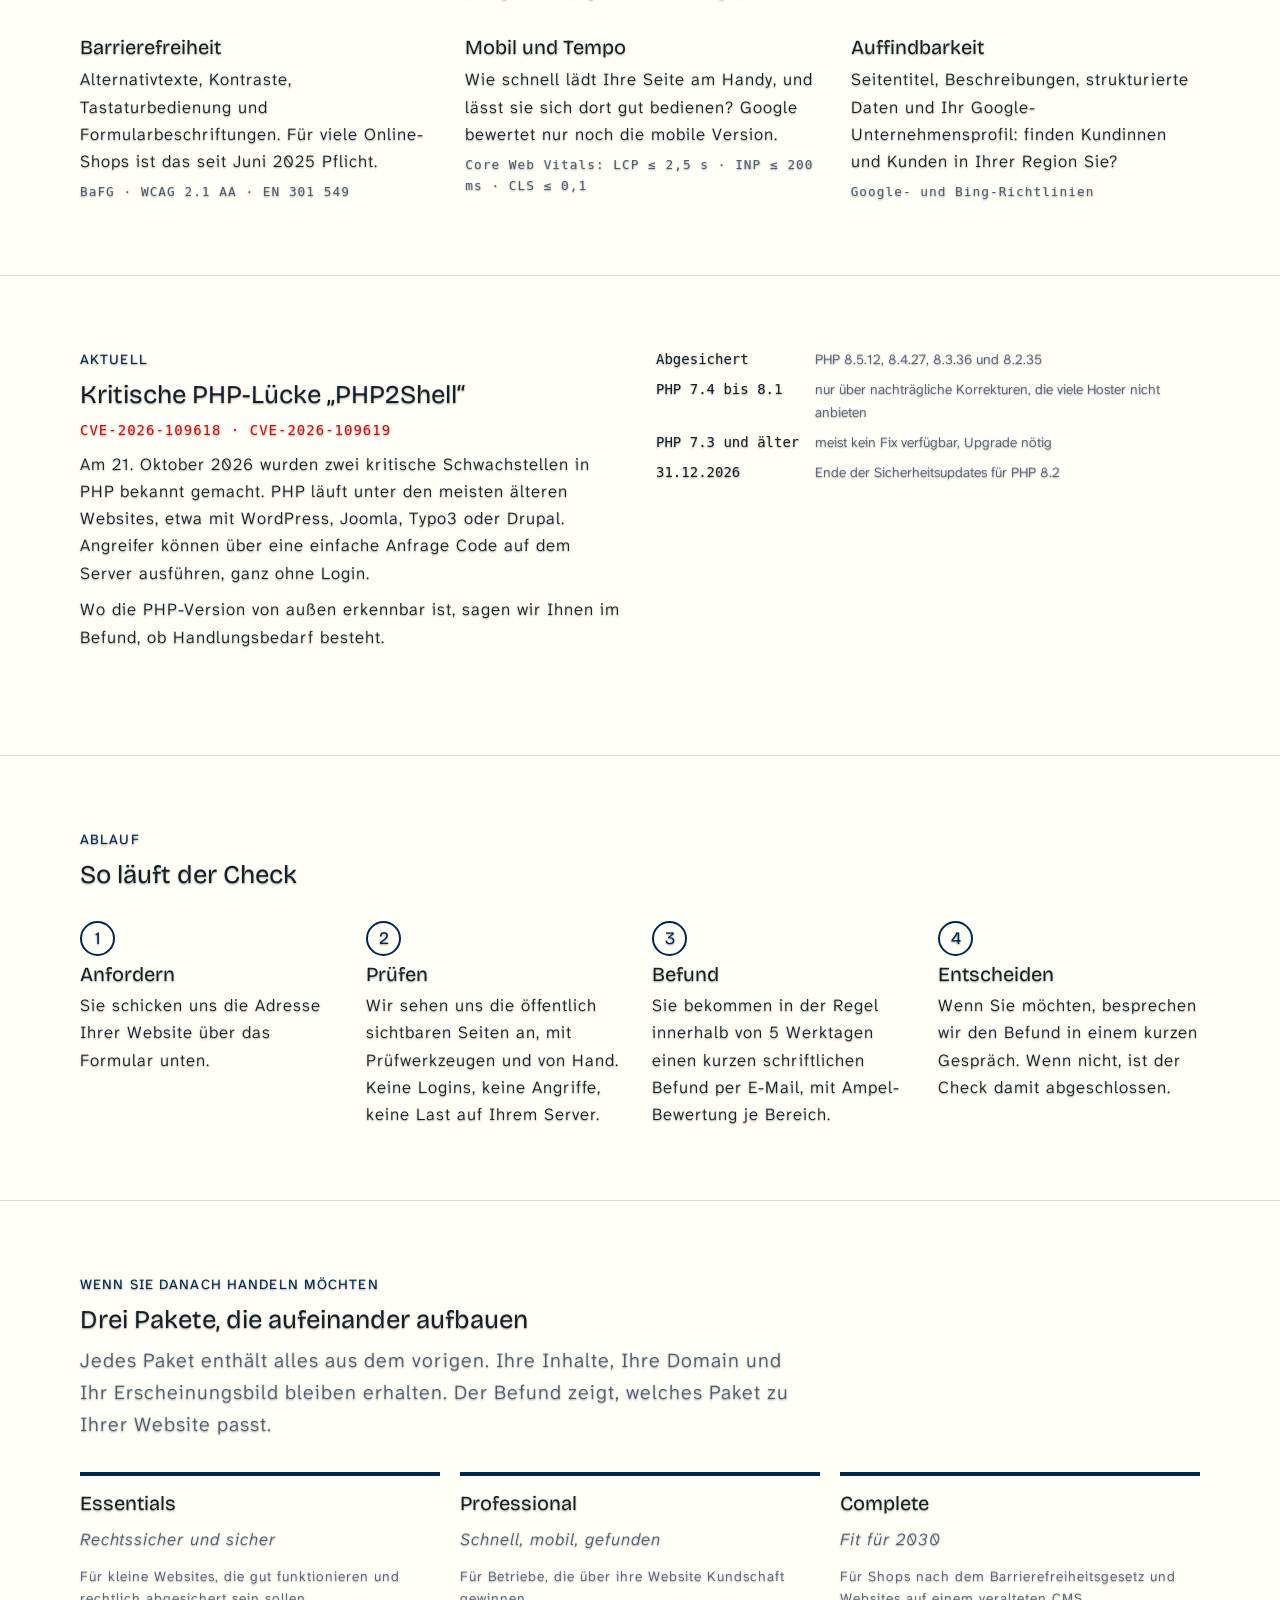
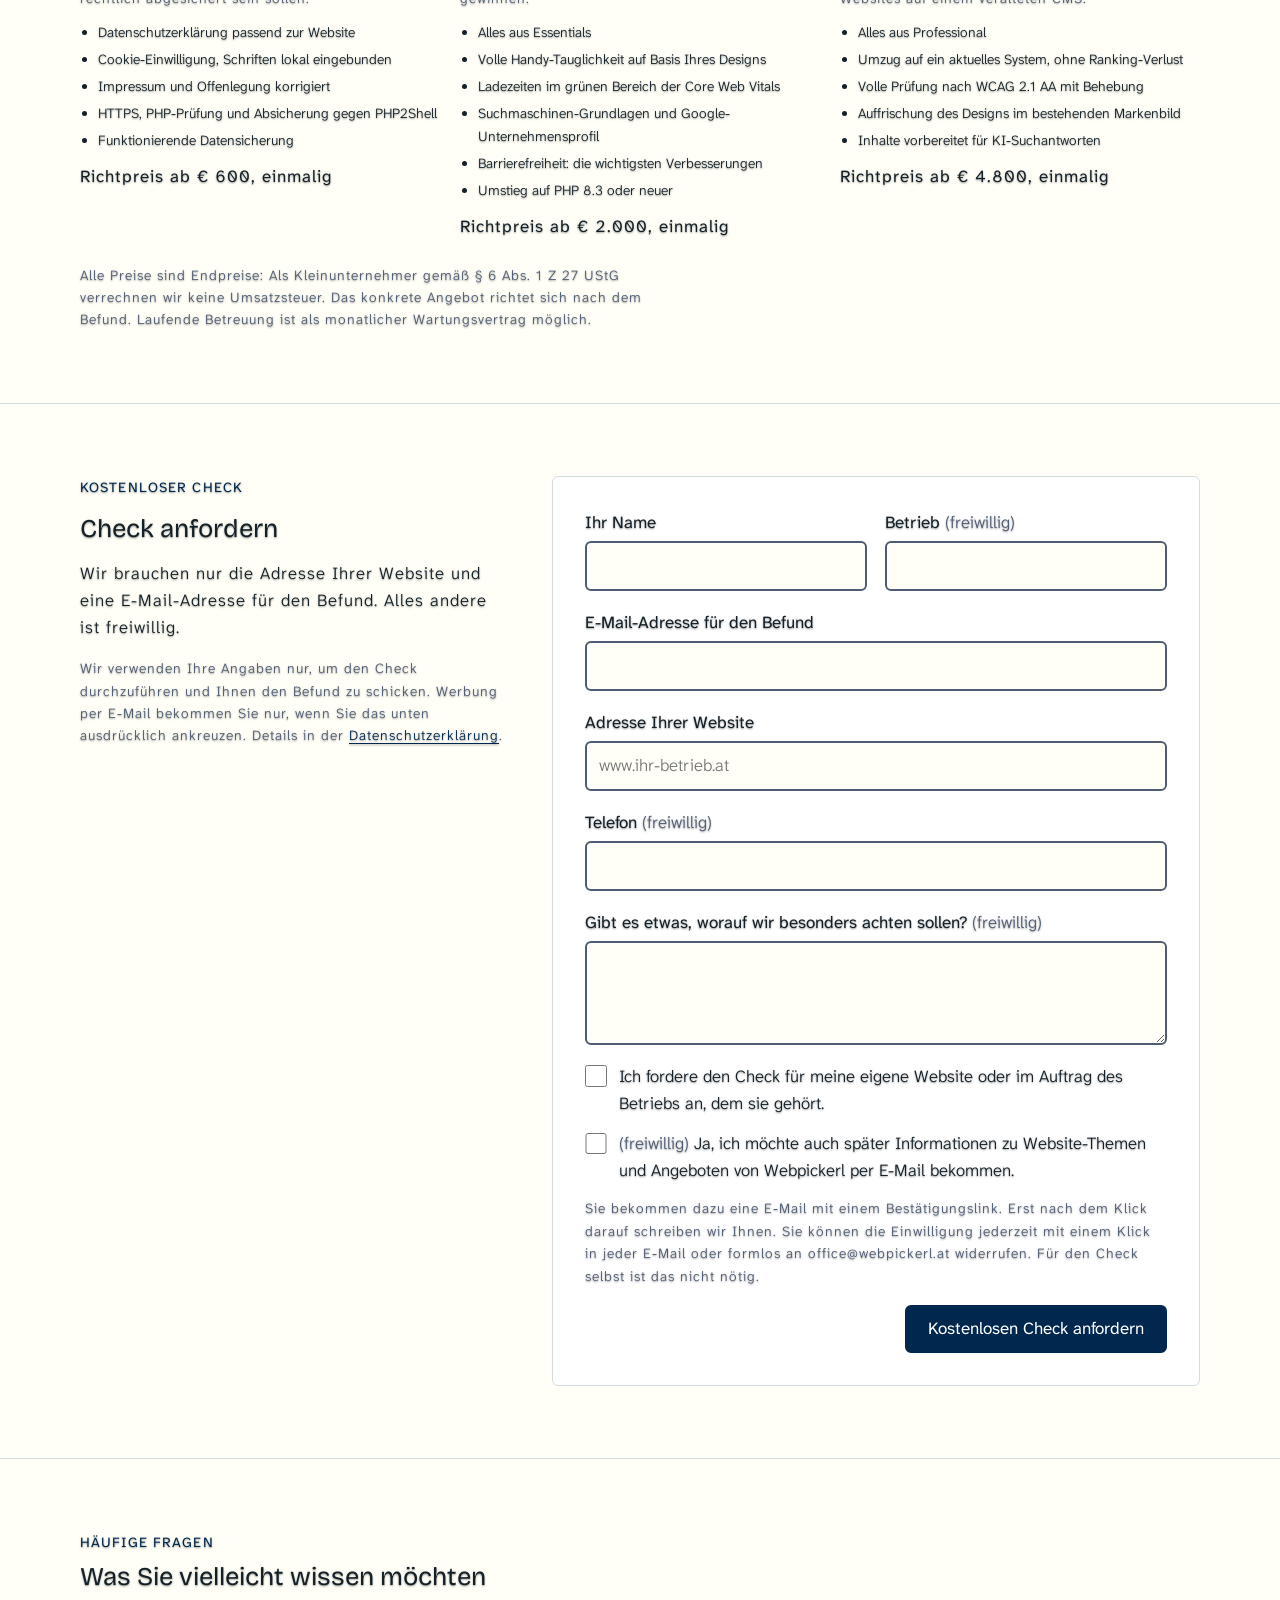
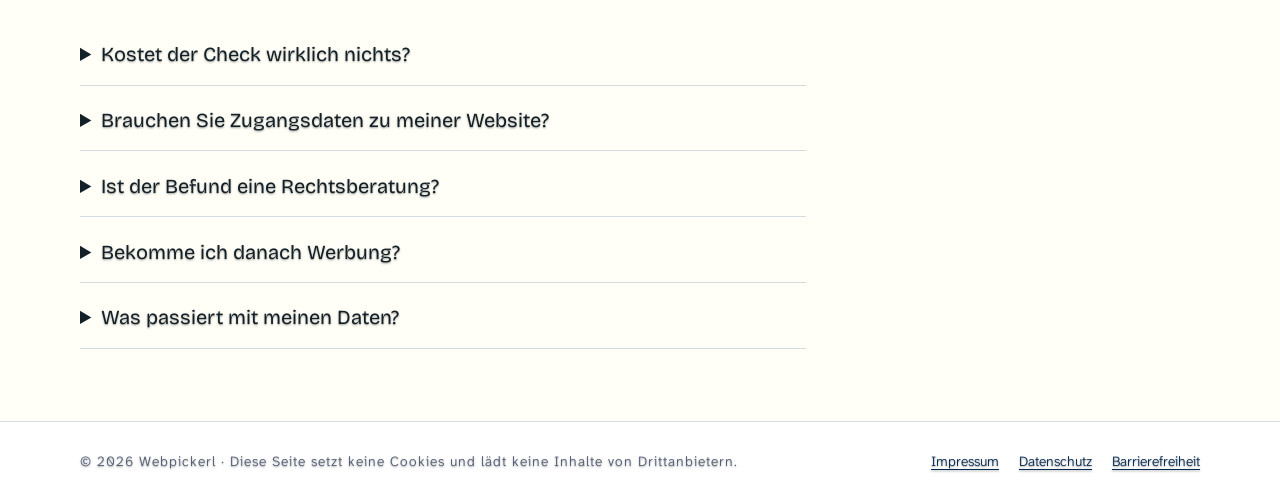
==== commit 2a78a8ed: "Prices from €600, Kleinunternehmer VAT note, "in der Regel" 5 working days Packages now start at € 6" ====
--- a/index.html
+++ b/index.html
@@ -311,10 +311,7 @@
             <dt>PHP 7.3 und älter</dt>
             <dd>meist kein Fix verfügbar, Upgrade nötig</dd>
             <dt>31.12.2026</dt>
-            <dd>
-              Ende der Sicherheitsupdates für PHP 8.2
-              <span class="countdown" data-until="2026-12-31" hidden></span>
-            </dd>
+            <dd>Ende der Sicherheitsupdates für PHP 8.2</dd>
           </dl>
         </div>
       </section>
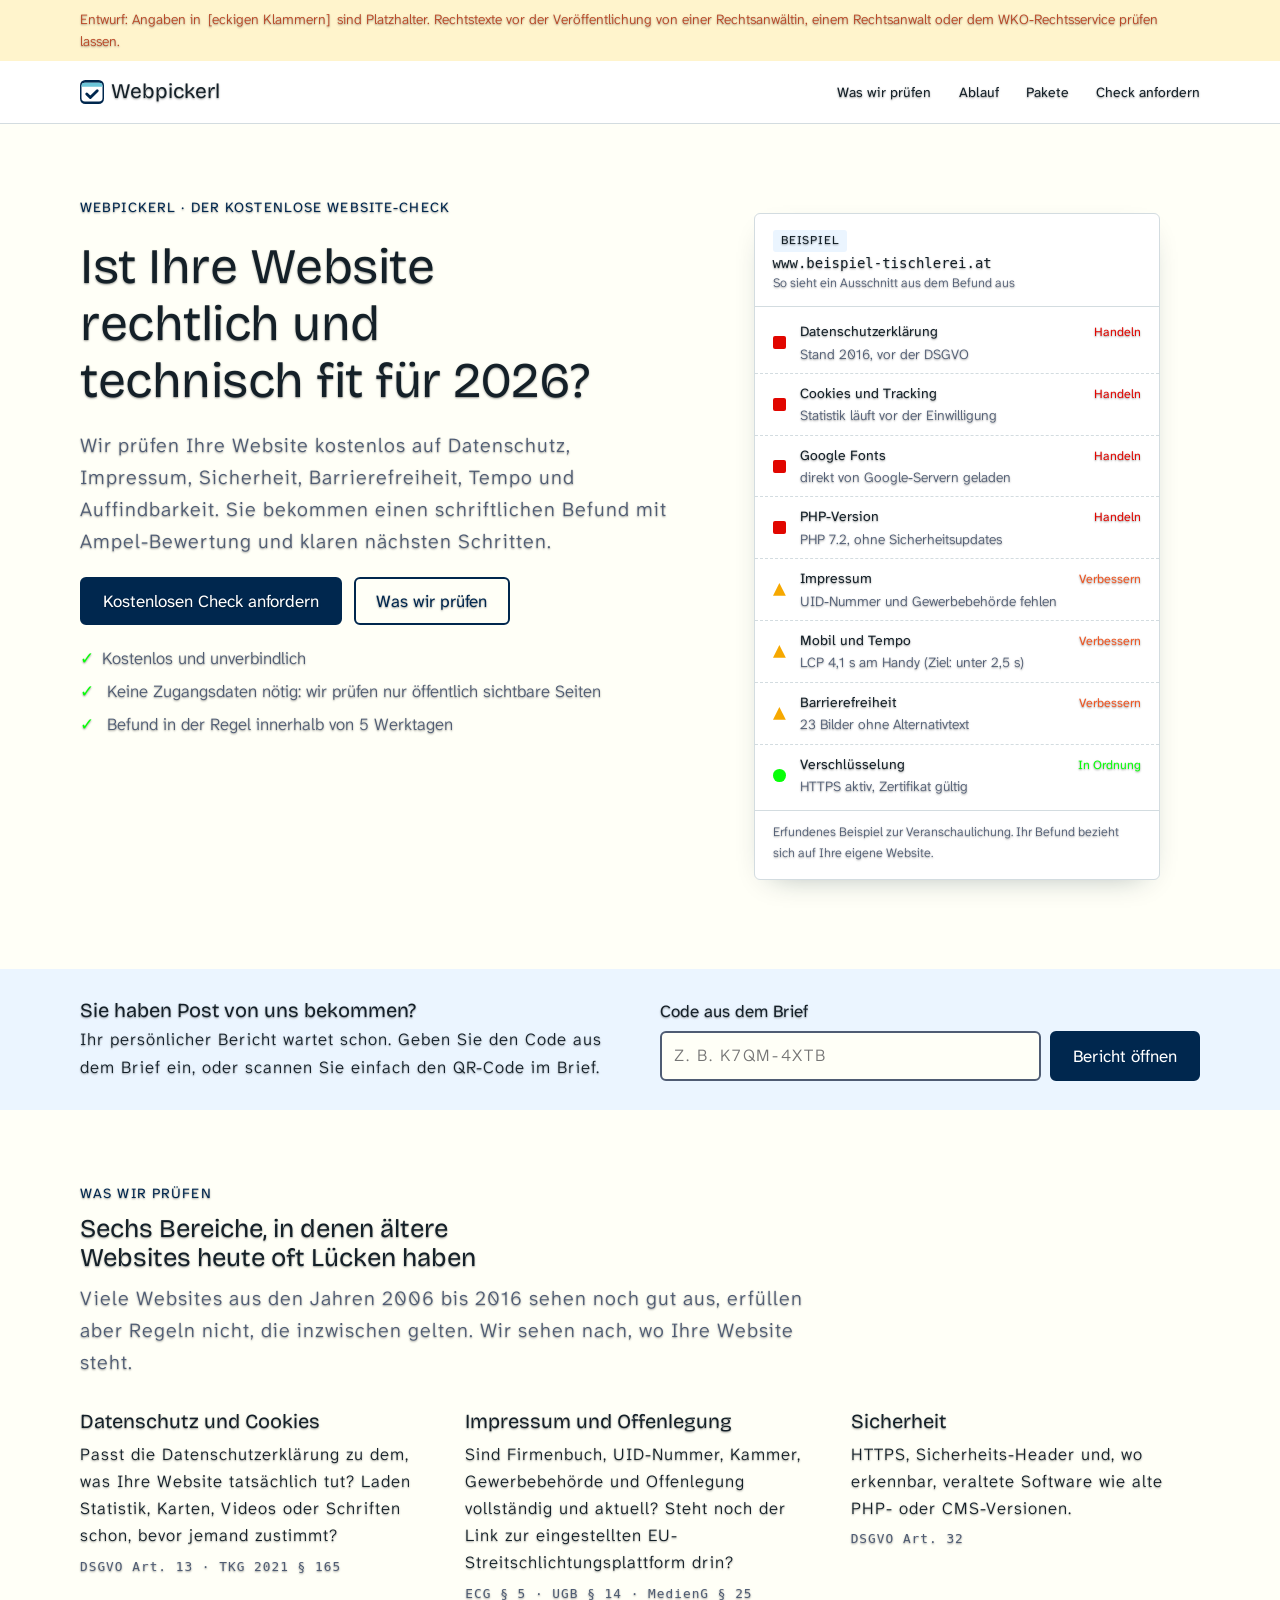
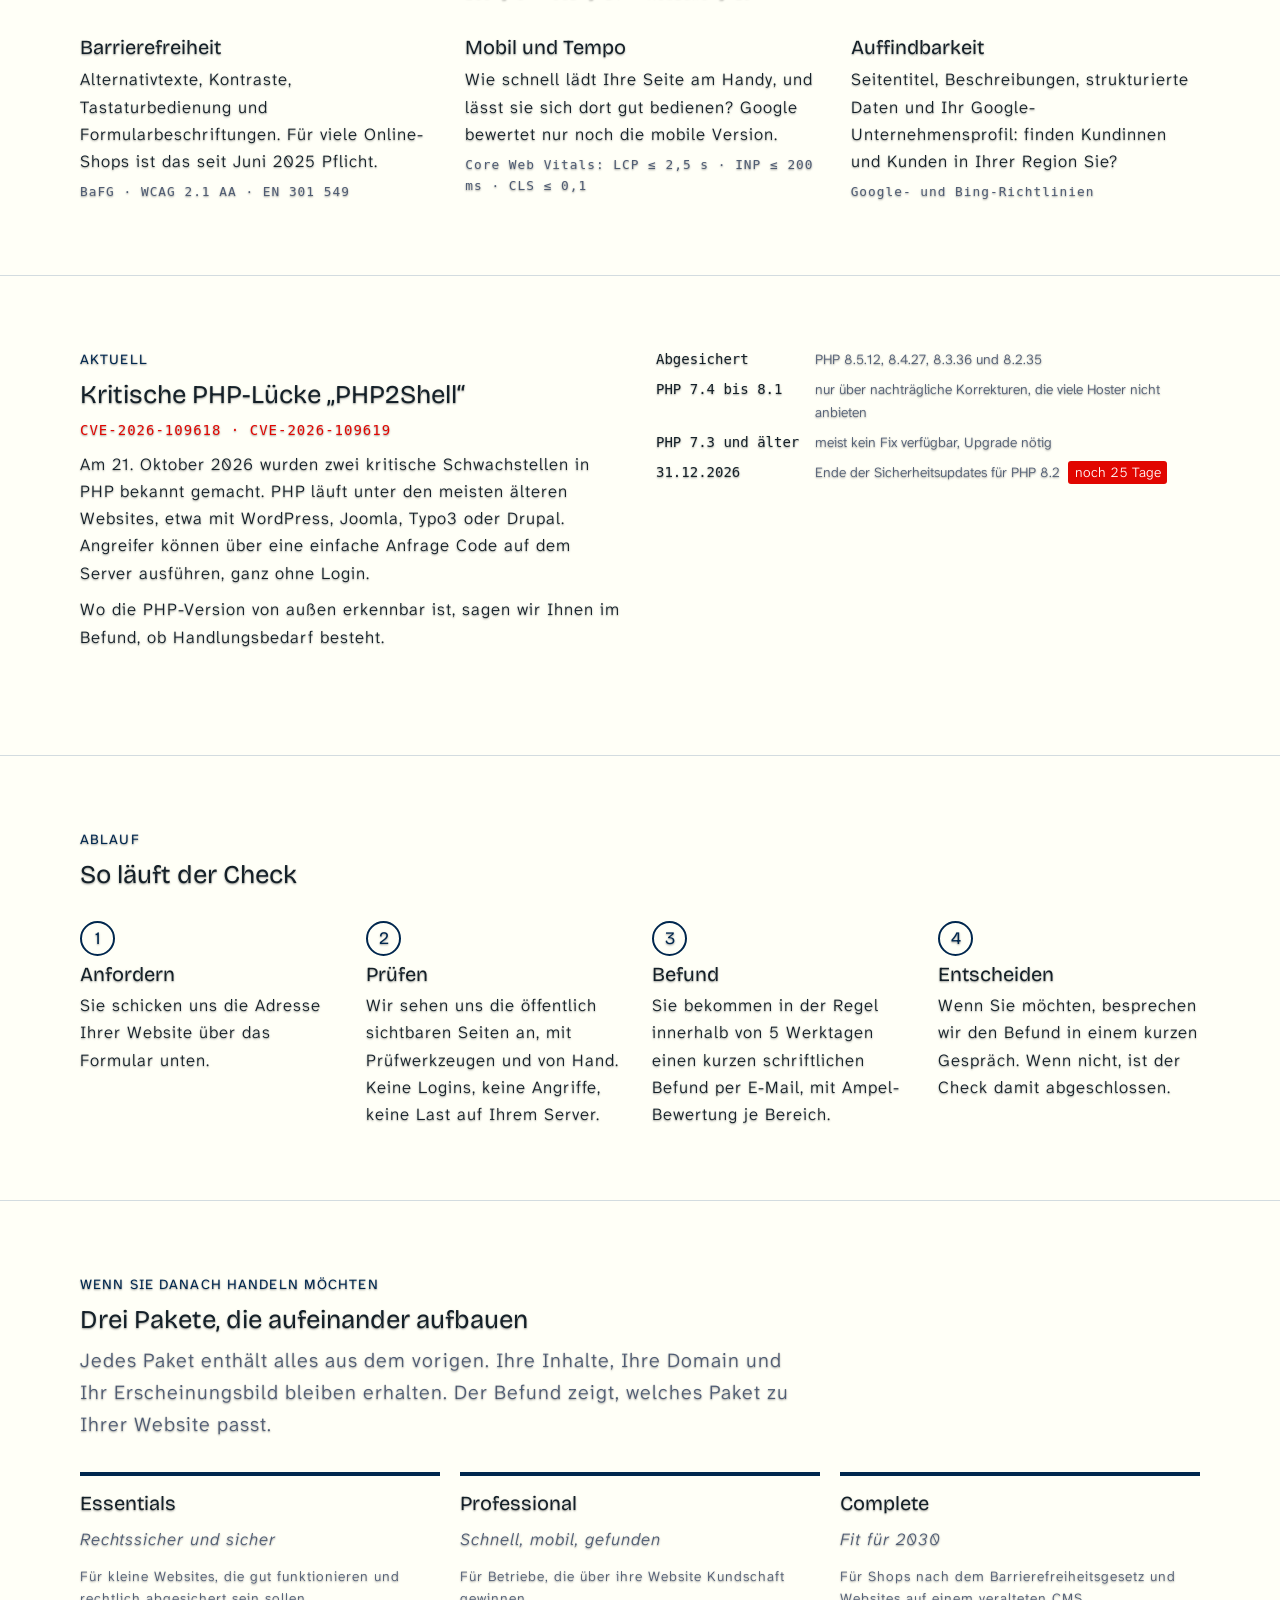
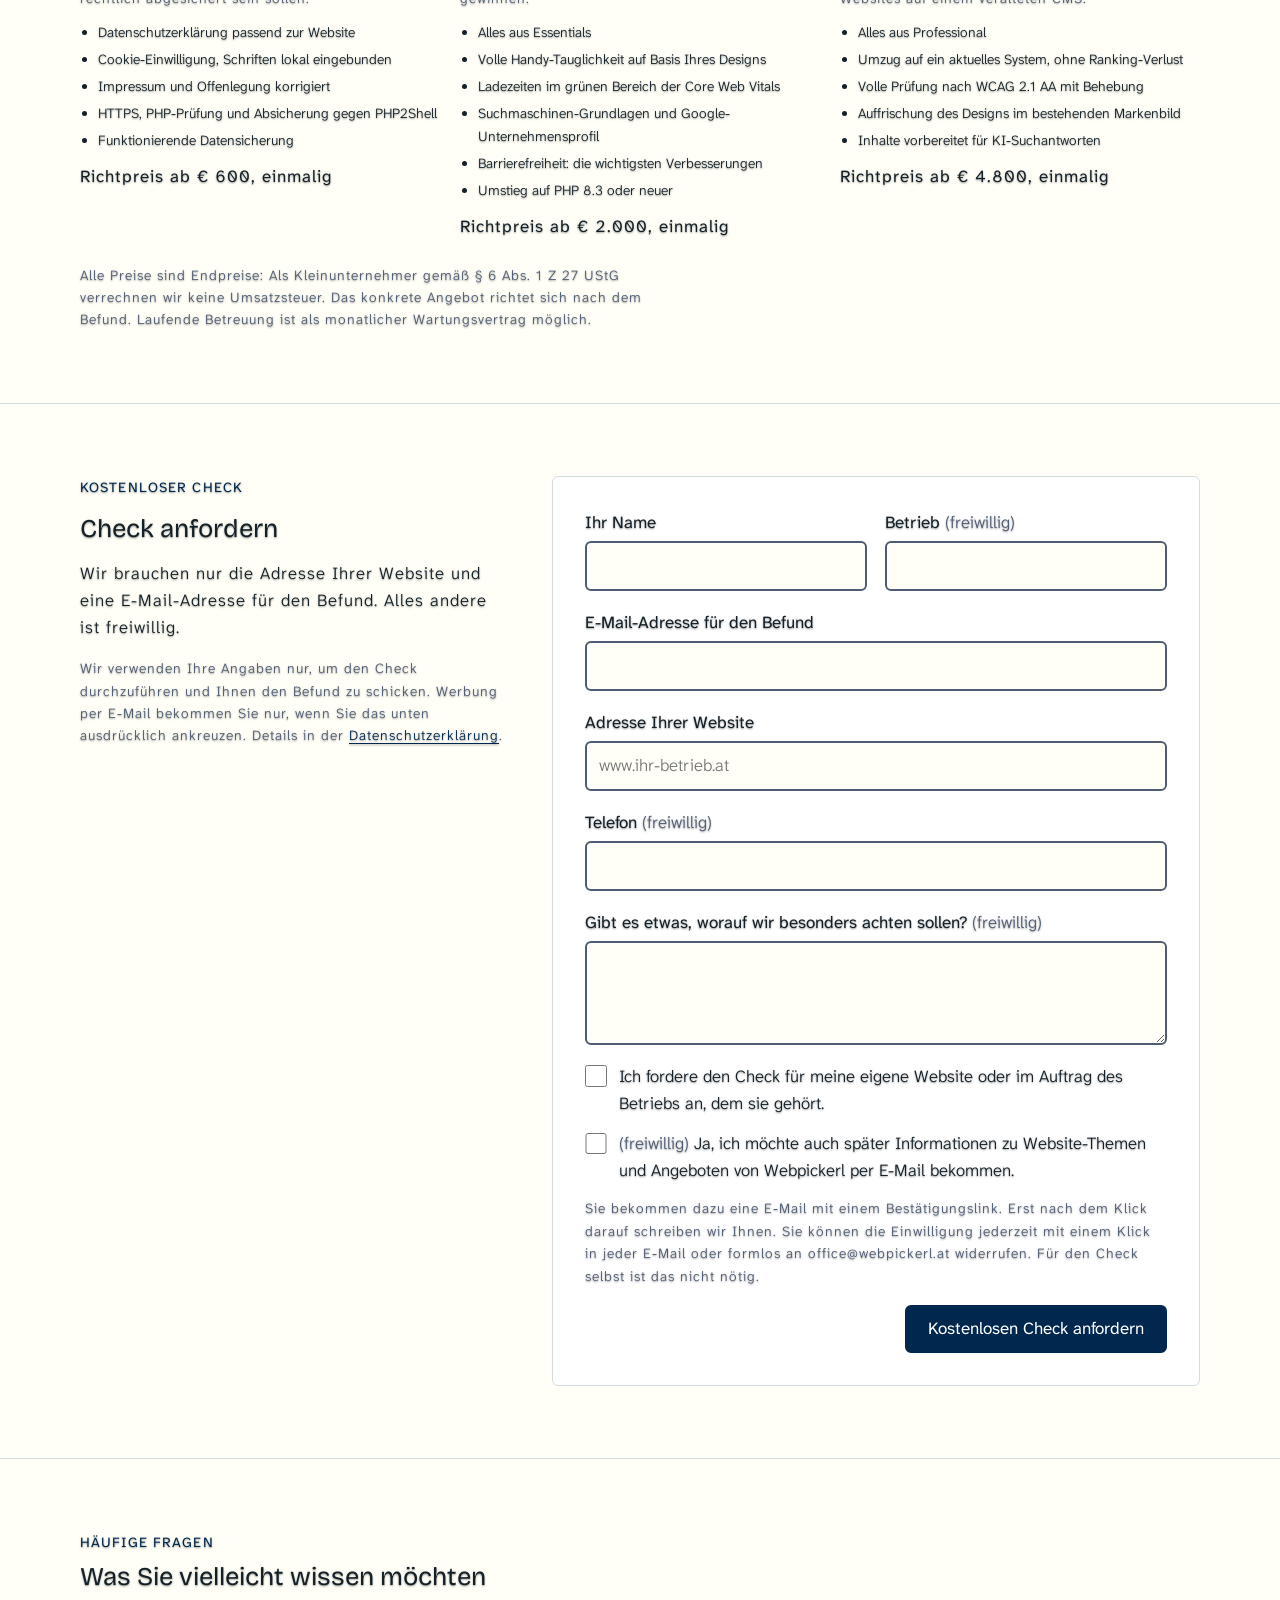
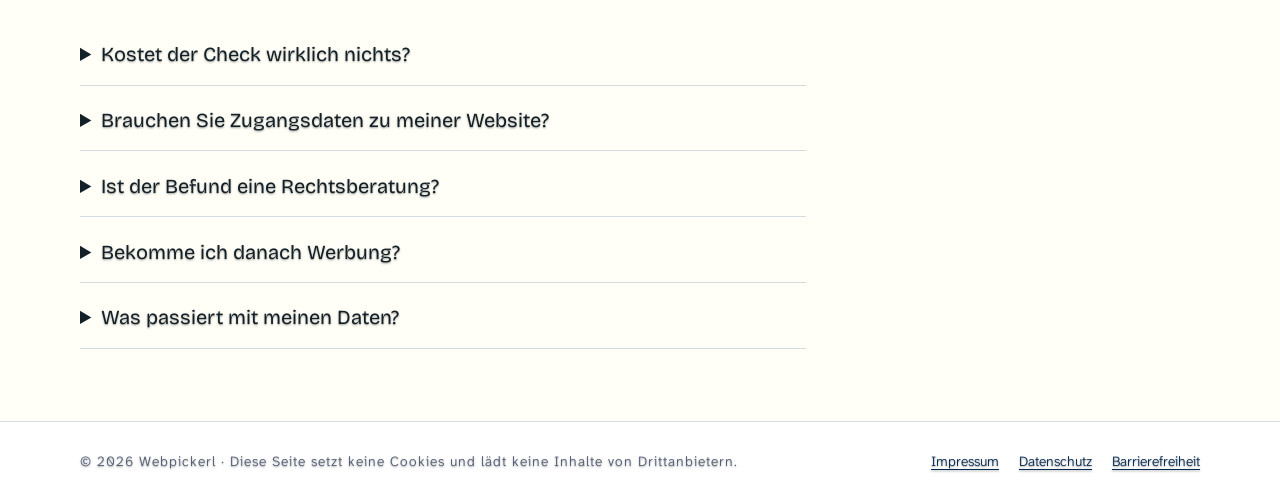
==== commit d9d90b2e: "Fill FAQ placeholders and delete expired data automatically - FAQ: "ein IT-Dienstleistungsbetrieb, k" ====
--- a/index.html
+++ b/index.html
@@ -311,7 +311,10 @@
             <dt>PHP 7.3 und älter</dt>
             <dd>meist kein Fix verfügbar, Upgrade nötig</dd>
             <dt>31.12.2026</dt>
-            <dd>Ende der Sicherheitsupdates für PHP 8.2</dd>
+            <dd>
+              Ende der Sicherheitsupdates für PHP 8.2
+              <span class="countdown" data-until="2026-12-31" hidden></span>
+            </dd>
           </dl>
         </div>
       </section>
@@ -628,10 +631,7 @@
             <details>
               <summary>Ist der Befund eine Rechtsberatung?</summary>
               <p>
-                Nein. Wir sind
-                <span class="ph"
-                  >[Webentwickler, keine Rechtsanwaltskanzlei]</span
-                >. Der Befund zeigt technische und formale Lücken auf. Ob und
+                Nein. Wir sind ein IT-Dienstleistungsbetrieb, keine Rechtsanwaltskanzlei. Der Befund zeigt technische und formale Lücken auf. Ob und
                 wie Sie rechtlich handeln müssen, klären Sie bitte mit Ihrer
                 Rechtsberatung oder dem Rechtsservice der Wirtschaftskammer.
               </p>
@@ -649,8 +649,7 @@
               <summary>Was passiert mit meinen Daten?</summary>
               <p>
                 Wir speichern Ihre Angaben, um den Check durchzuführen, und
-                löschen sie <span class="ph">[6 Monate]</span> nach dem Versand
-                des Befunds, wenn daraus kein Auftrag entsteht. Diese Seite
+                löschen sie sechs Monate nach Ihrer Anfrage automatisch, wenn daraus kein Auftrag entsteht. Diese Seite
                 setzt keine Cookies, verwendet keine Statistik-Werkzeuge und
                 lädt nichts von fremden Servern.
               </p>
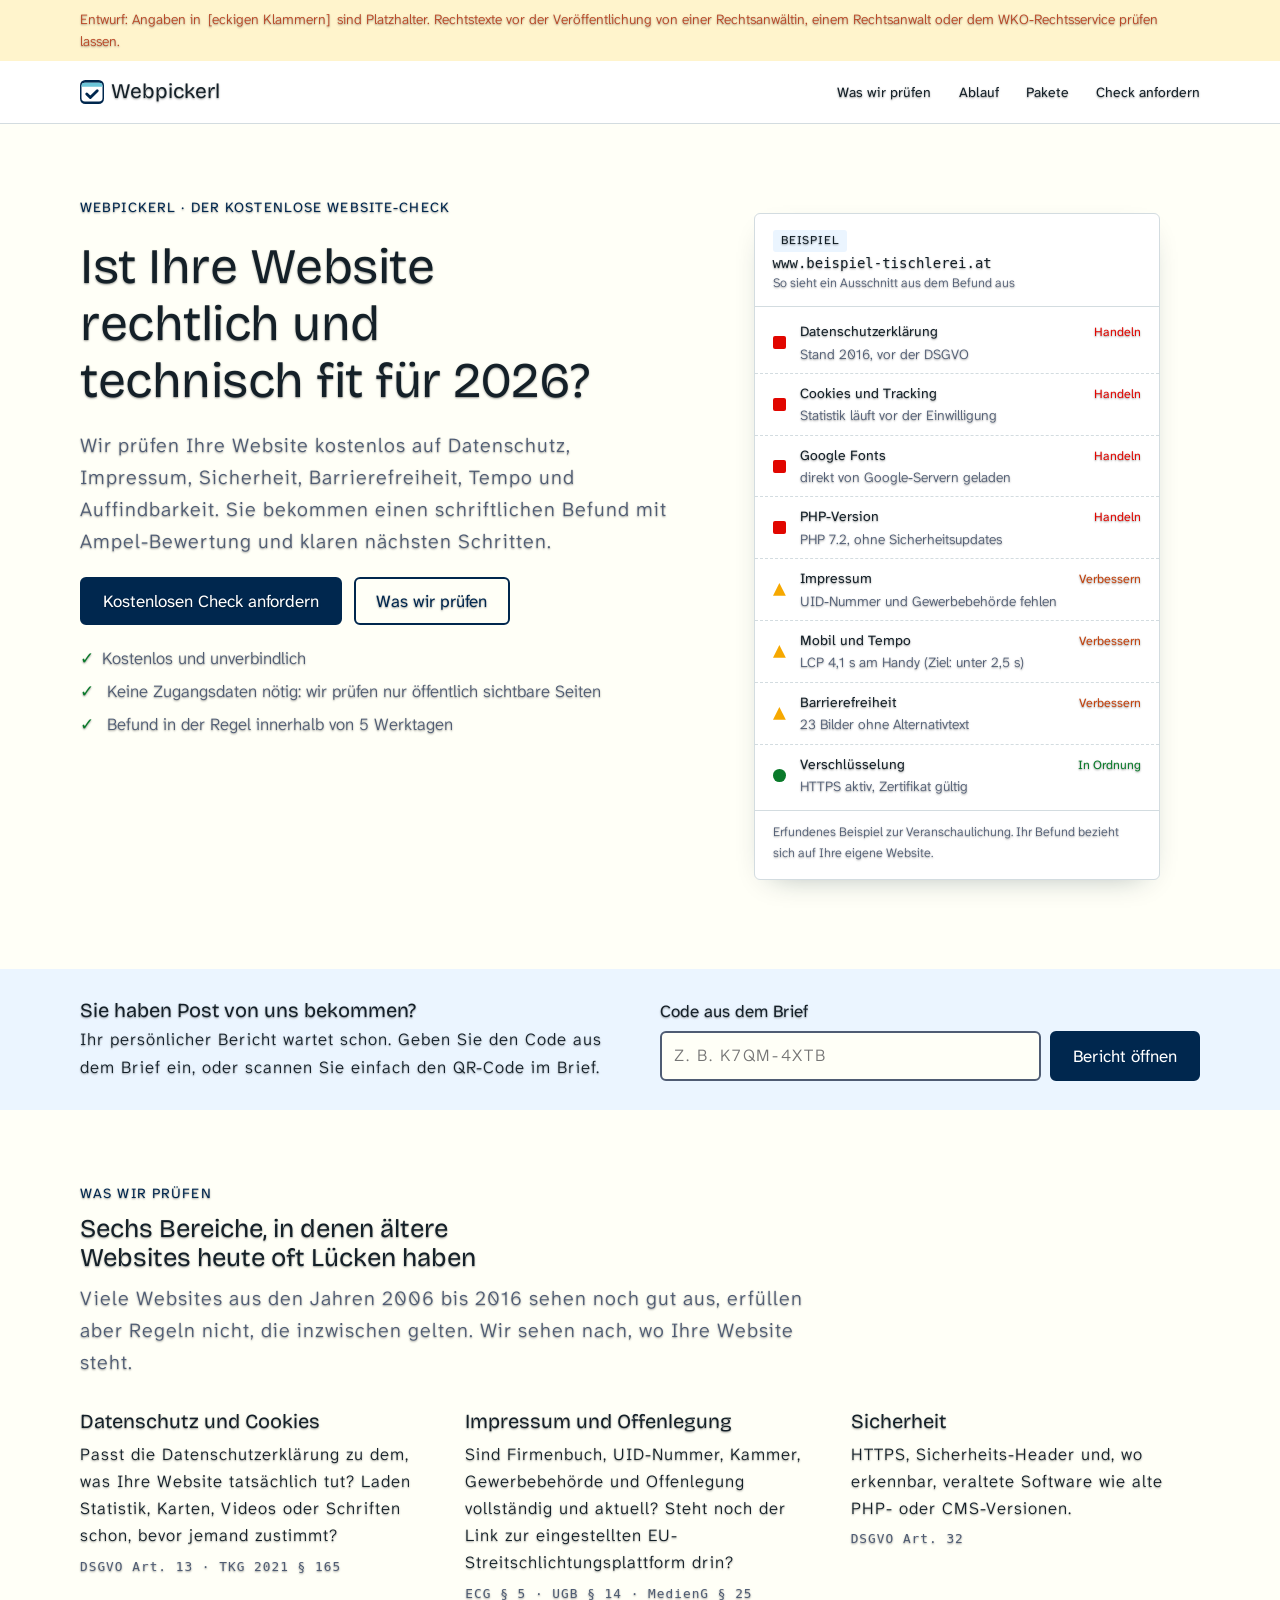
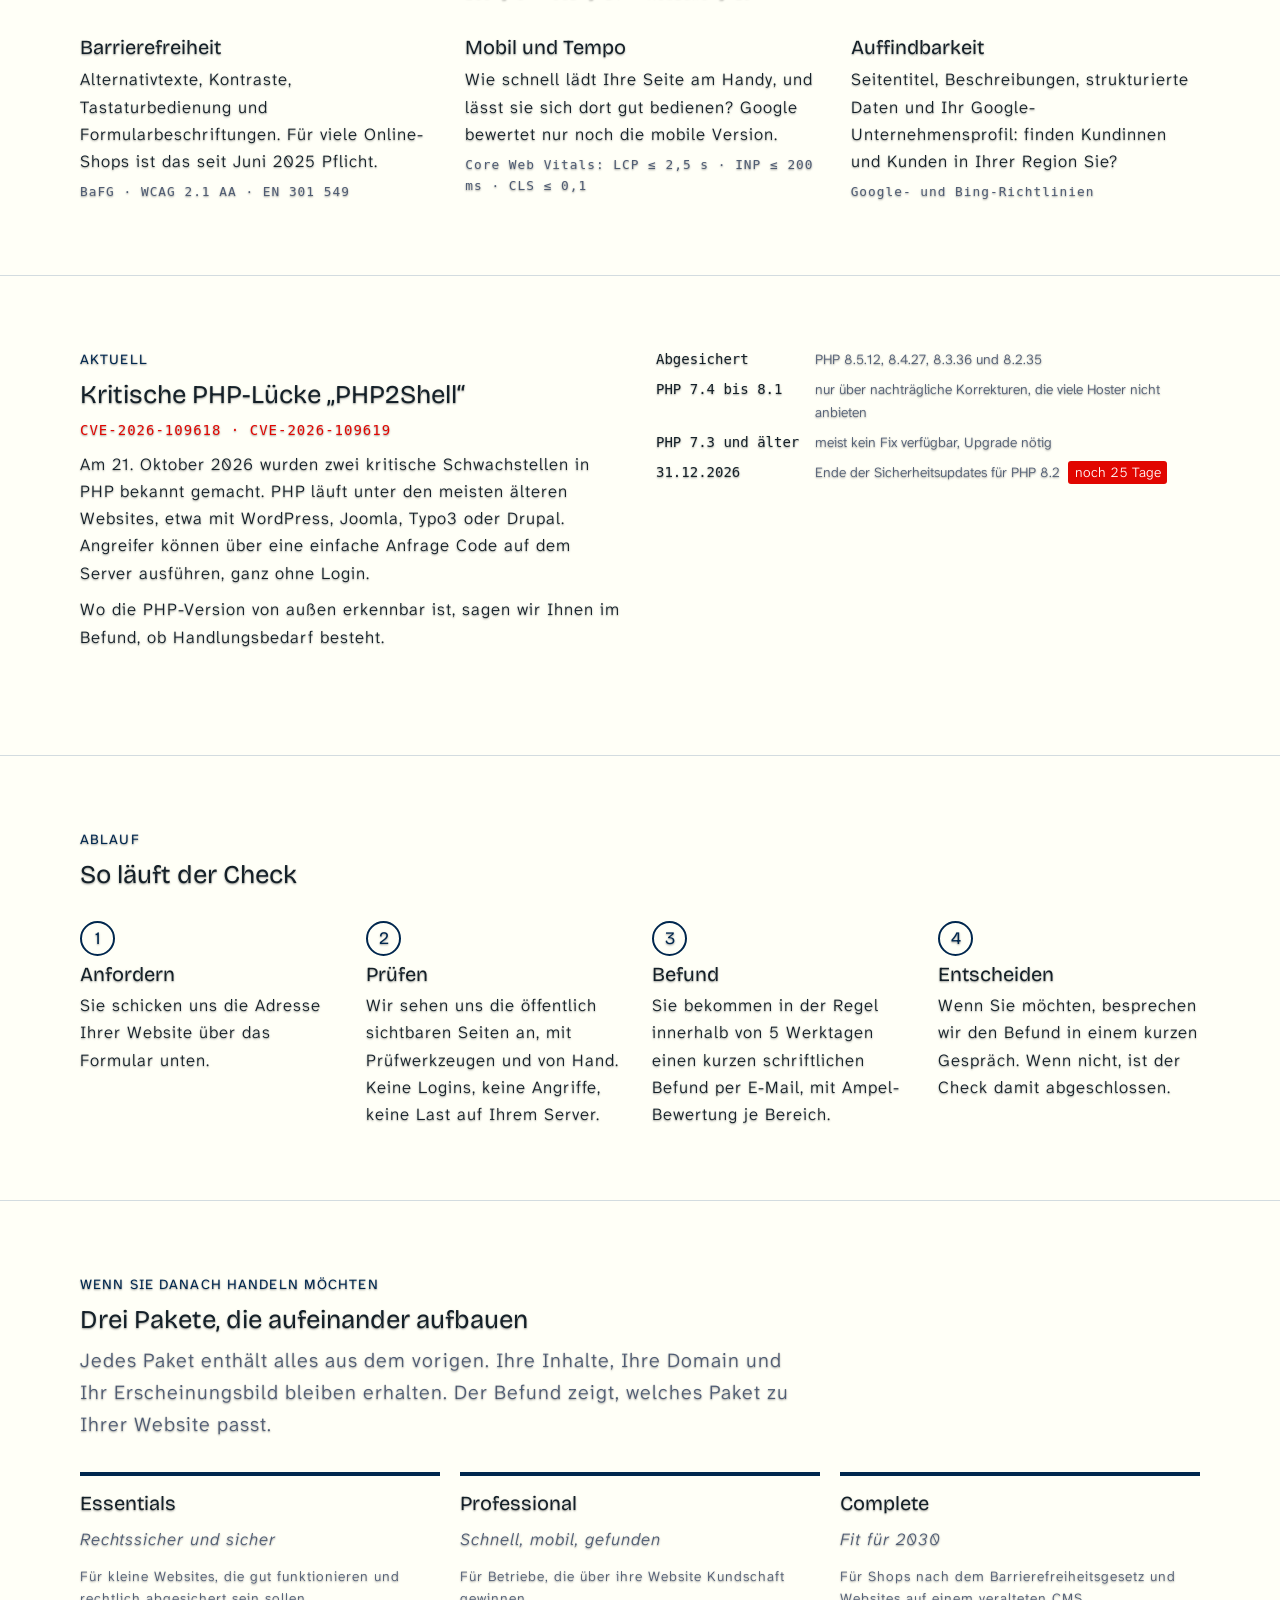
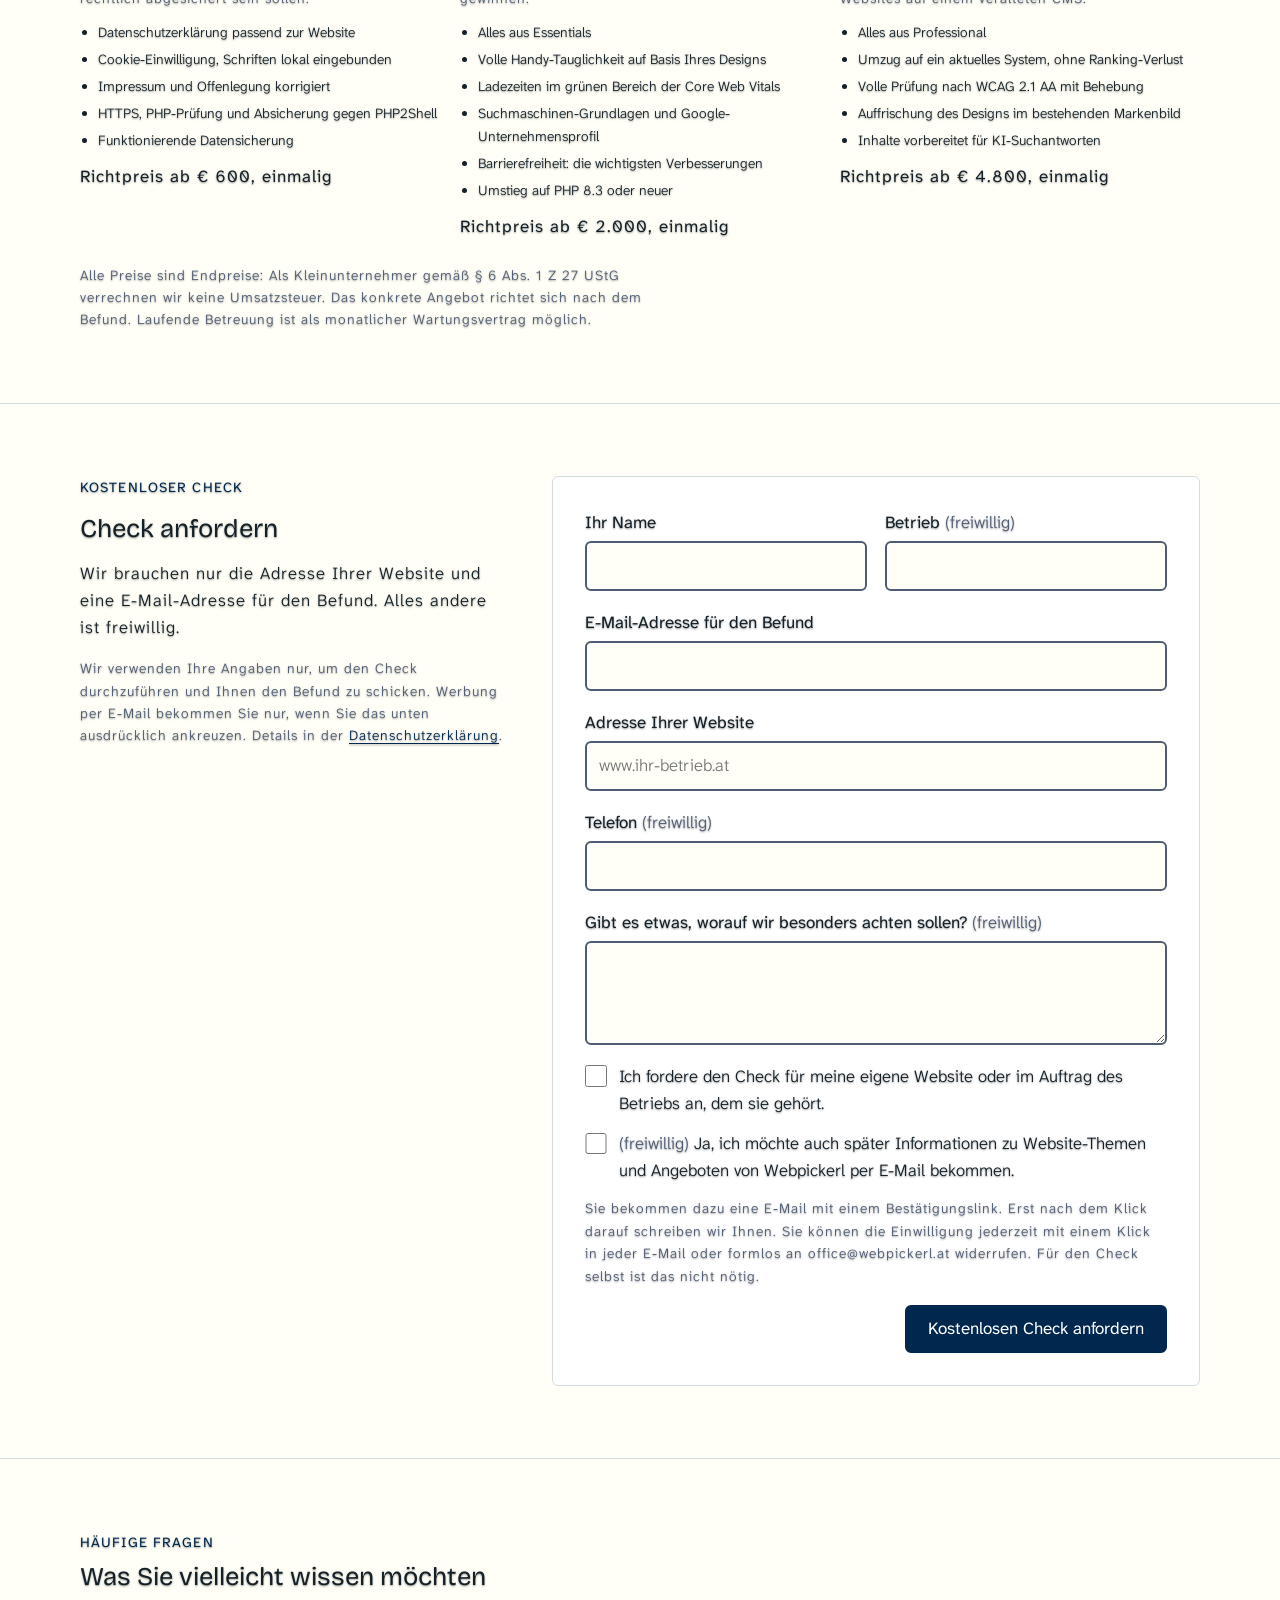
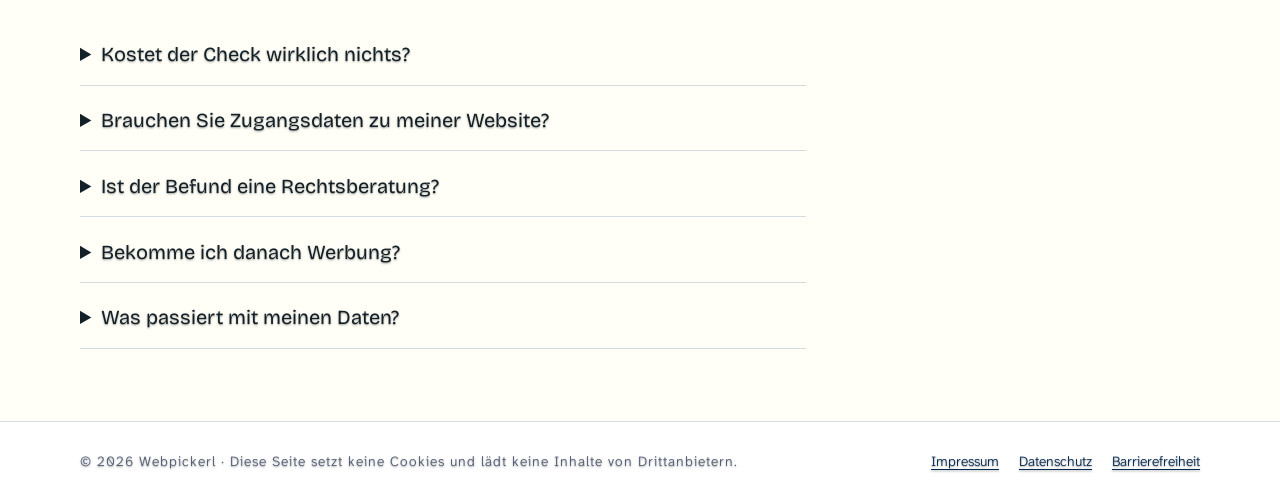
==== commit ce90fe35: "Footer year from main.js instead of a hard-coded 2026 All three footer copies wrap the year in <span" ====
--- a/index.html
+++ b/index.html
@@ -662,7 +662,7 @@
     <footer class="site-footer">
       <div class="wrap">
         <p>
-          © 2026 Webpickerl · Diese Seite setzt keine Cookies und lädt keine
+          © <span class="year">2026</span> Webpickerl · Diese Seite setzt keine Cookies und lädt keine
           Inhalte von Drittanbietern.
         </p>
         <ul>
--- a/assets/styles.css
+++ b/assets/styles.css
@@ -45,8 +45,8 @@
   --accent-soft: #ebf5ff;
   --accent-hover: #004489;
   --nav-hover-bg: #c4e1ff;
-  --ok: #08ff08;
-  --warn: #ee5522;
+  --ok: #0a7a2a;
+  --warn: #c2410c;
   --warn-dot: #f6a800;
   --bad: #e10600;
   --focus: #f6a800;
@@ -156,6 +156,9 @@
   font-family: var(--font-display);
   line-height: 1.15;
   text-wrap: balance;
+  /* long German compounds ("Datenschutzerklärung") must not overflow at 320px */
+  overflow-wrap: break-word;
+  hyphens: auto;
   margin: 0;
 }
 h1 {
@@ -421,6 +424,8 @@
 }
 .report .area {
   font-weight: 400;
+  overflow-wrap: anywhere;
+  hyphens: auto;
 }
 .report .finding {
   display: block;
@@ -666,6 +671,11 @@
   margin: 0;
   color: var(--muted);
 }
+.alert dt,
+.alert dd {
+  overflow-wrap: anywhere;
+  hyphens: auto;
+}
 .countdown {
   display: inline-block;
   margin-left: 0.3em;
@@ -674,7 +684,6 @@
   background: var(--bad);
   color: var(--surface);
   font-variant-numeric: tabular-nums;
-  white-space: nowrap;
   text-shadow: none;
 }
 .countdown[hidden] {
@@ -941,6 +950,9 @@
   font-size: var(--step-1);
   margin-top: 2rem;
   margin-bottom: 0.5rem;
+}
+.legal a {
+  overflow-wrap: anywhere;
 }
 .legal p,
 .legal ul,
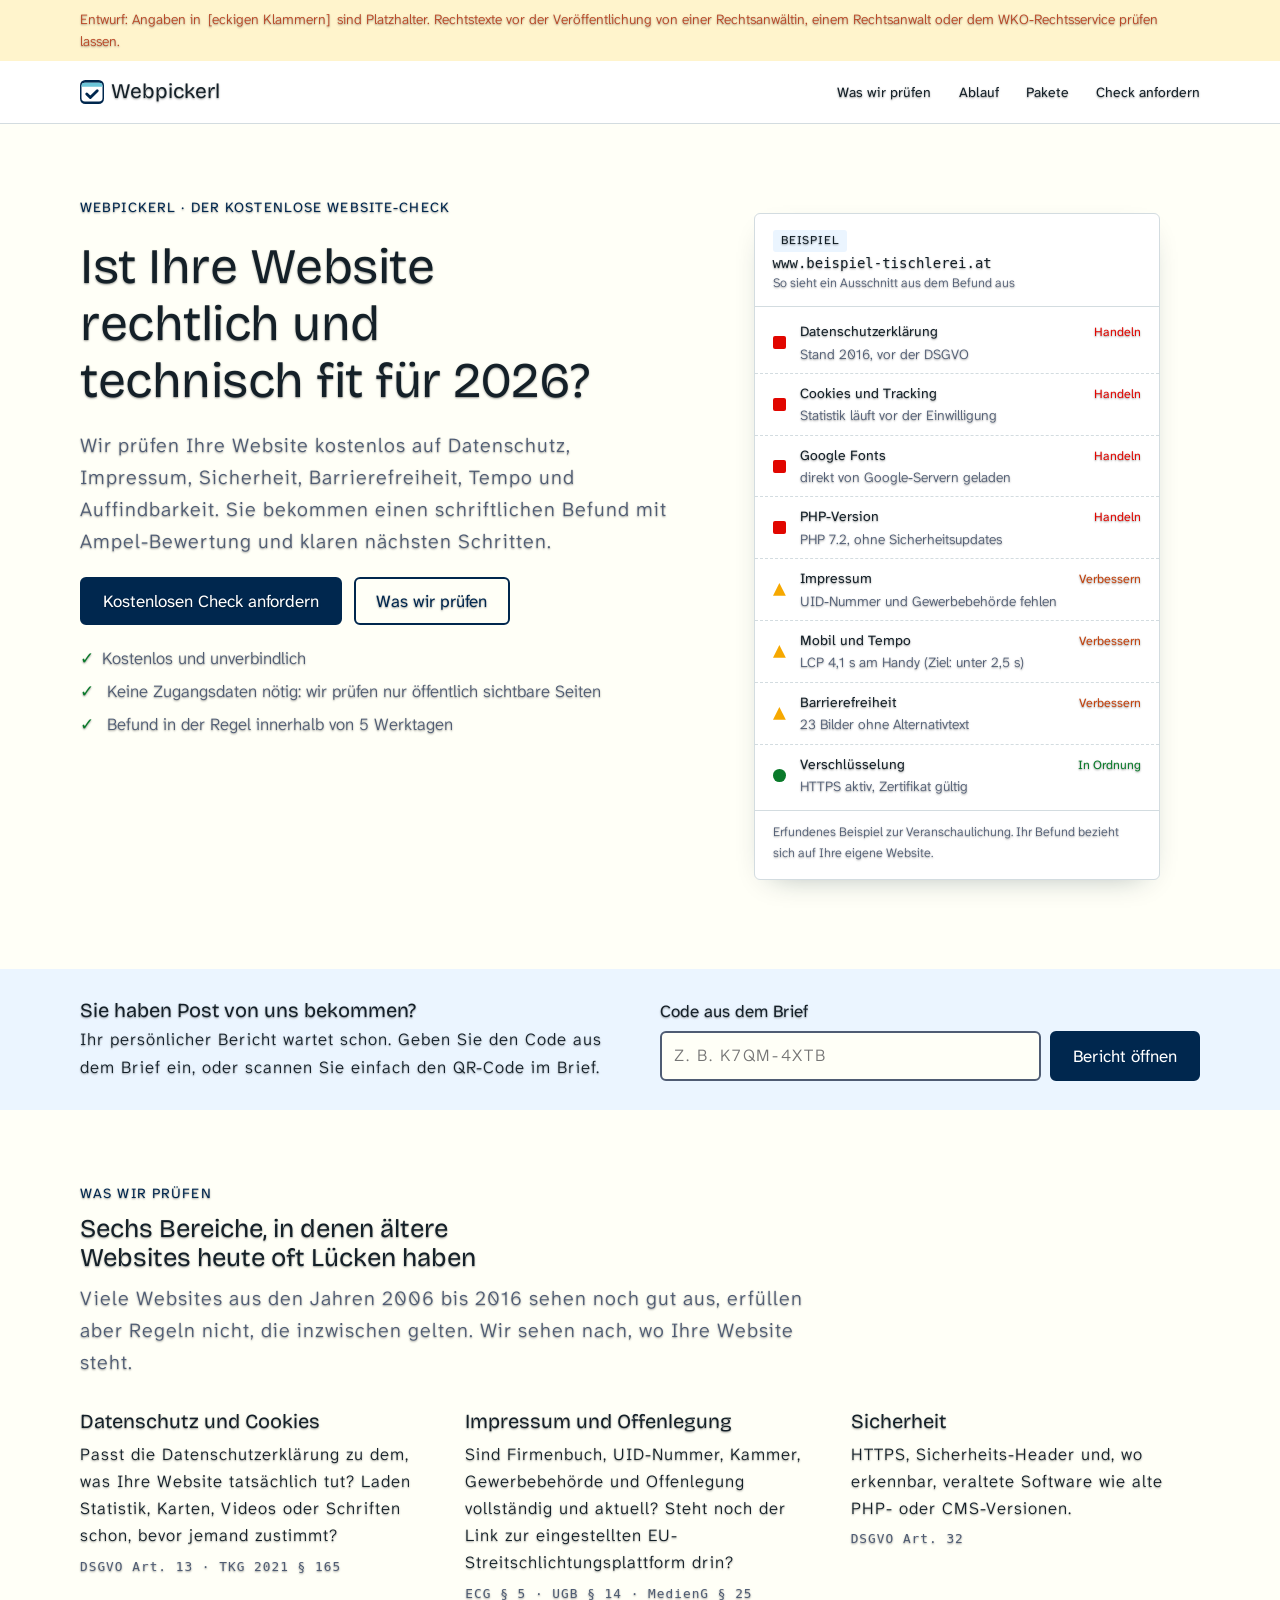
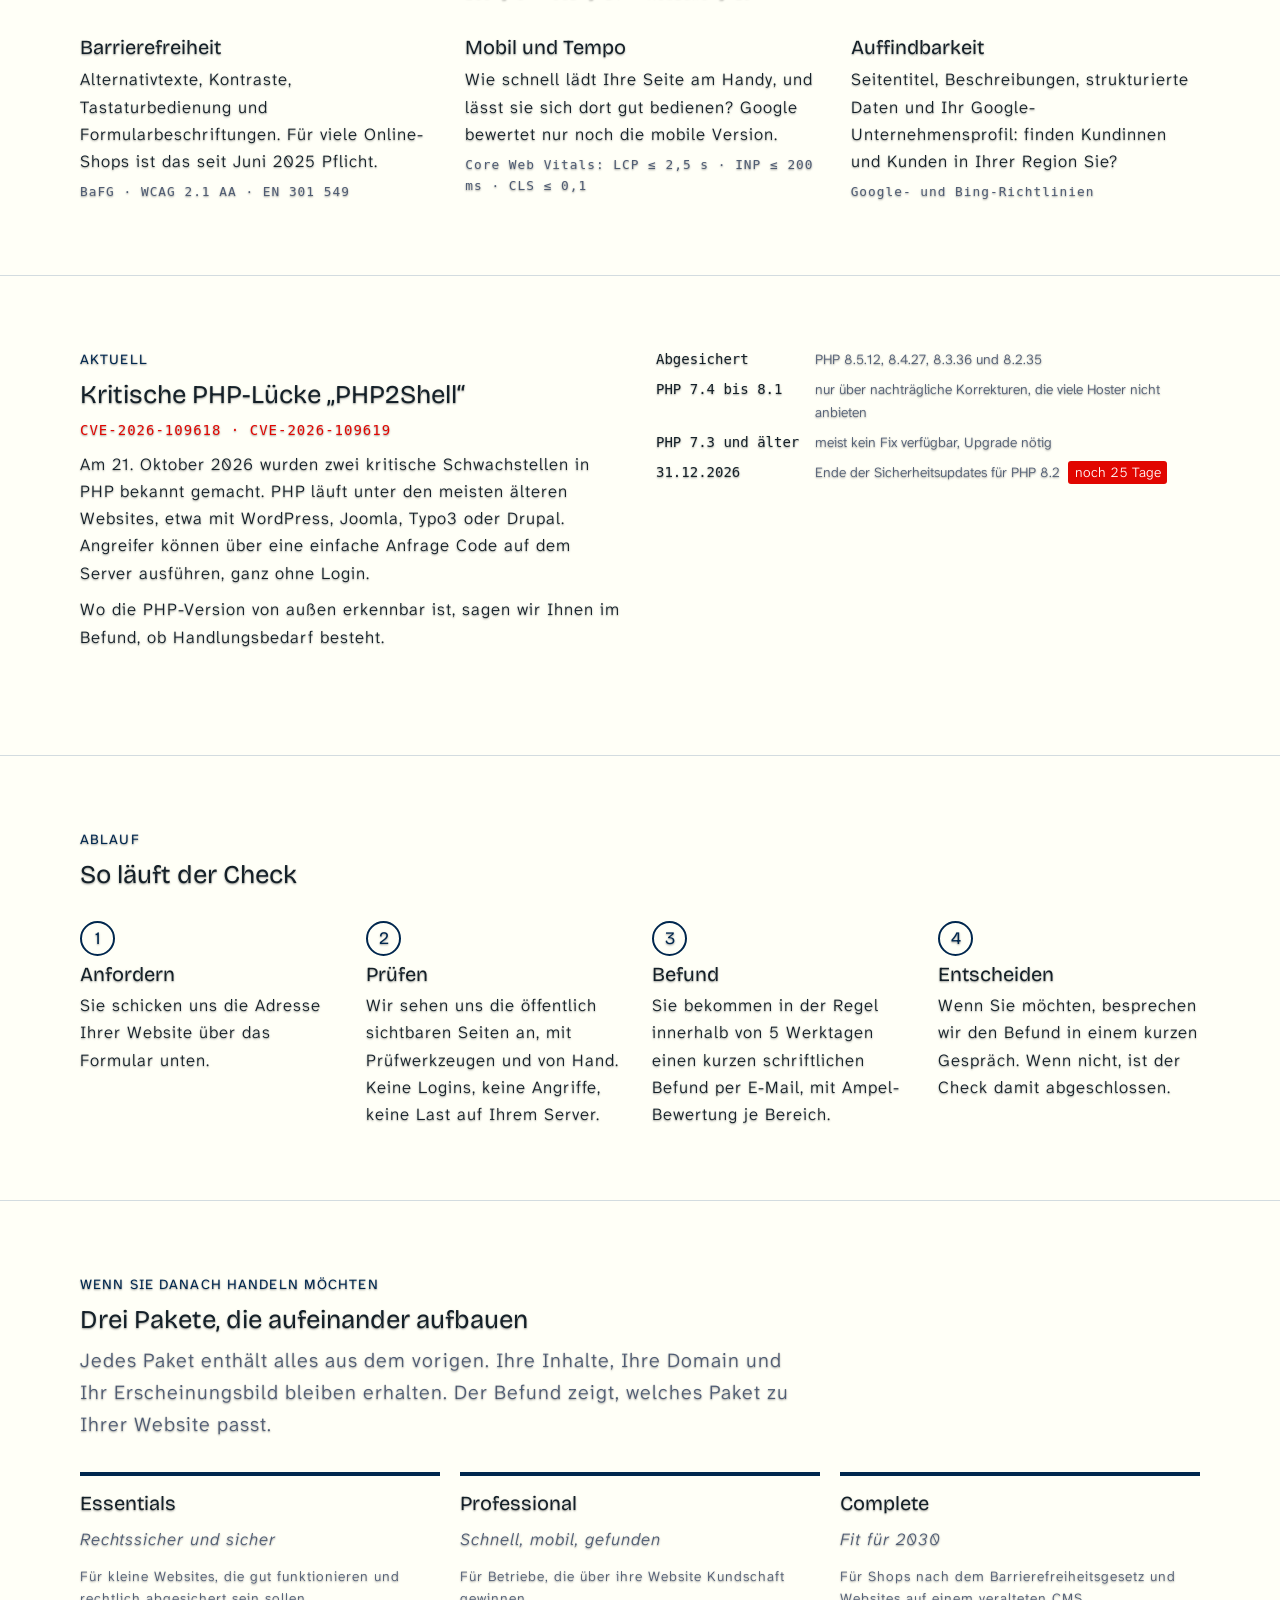
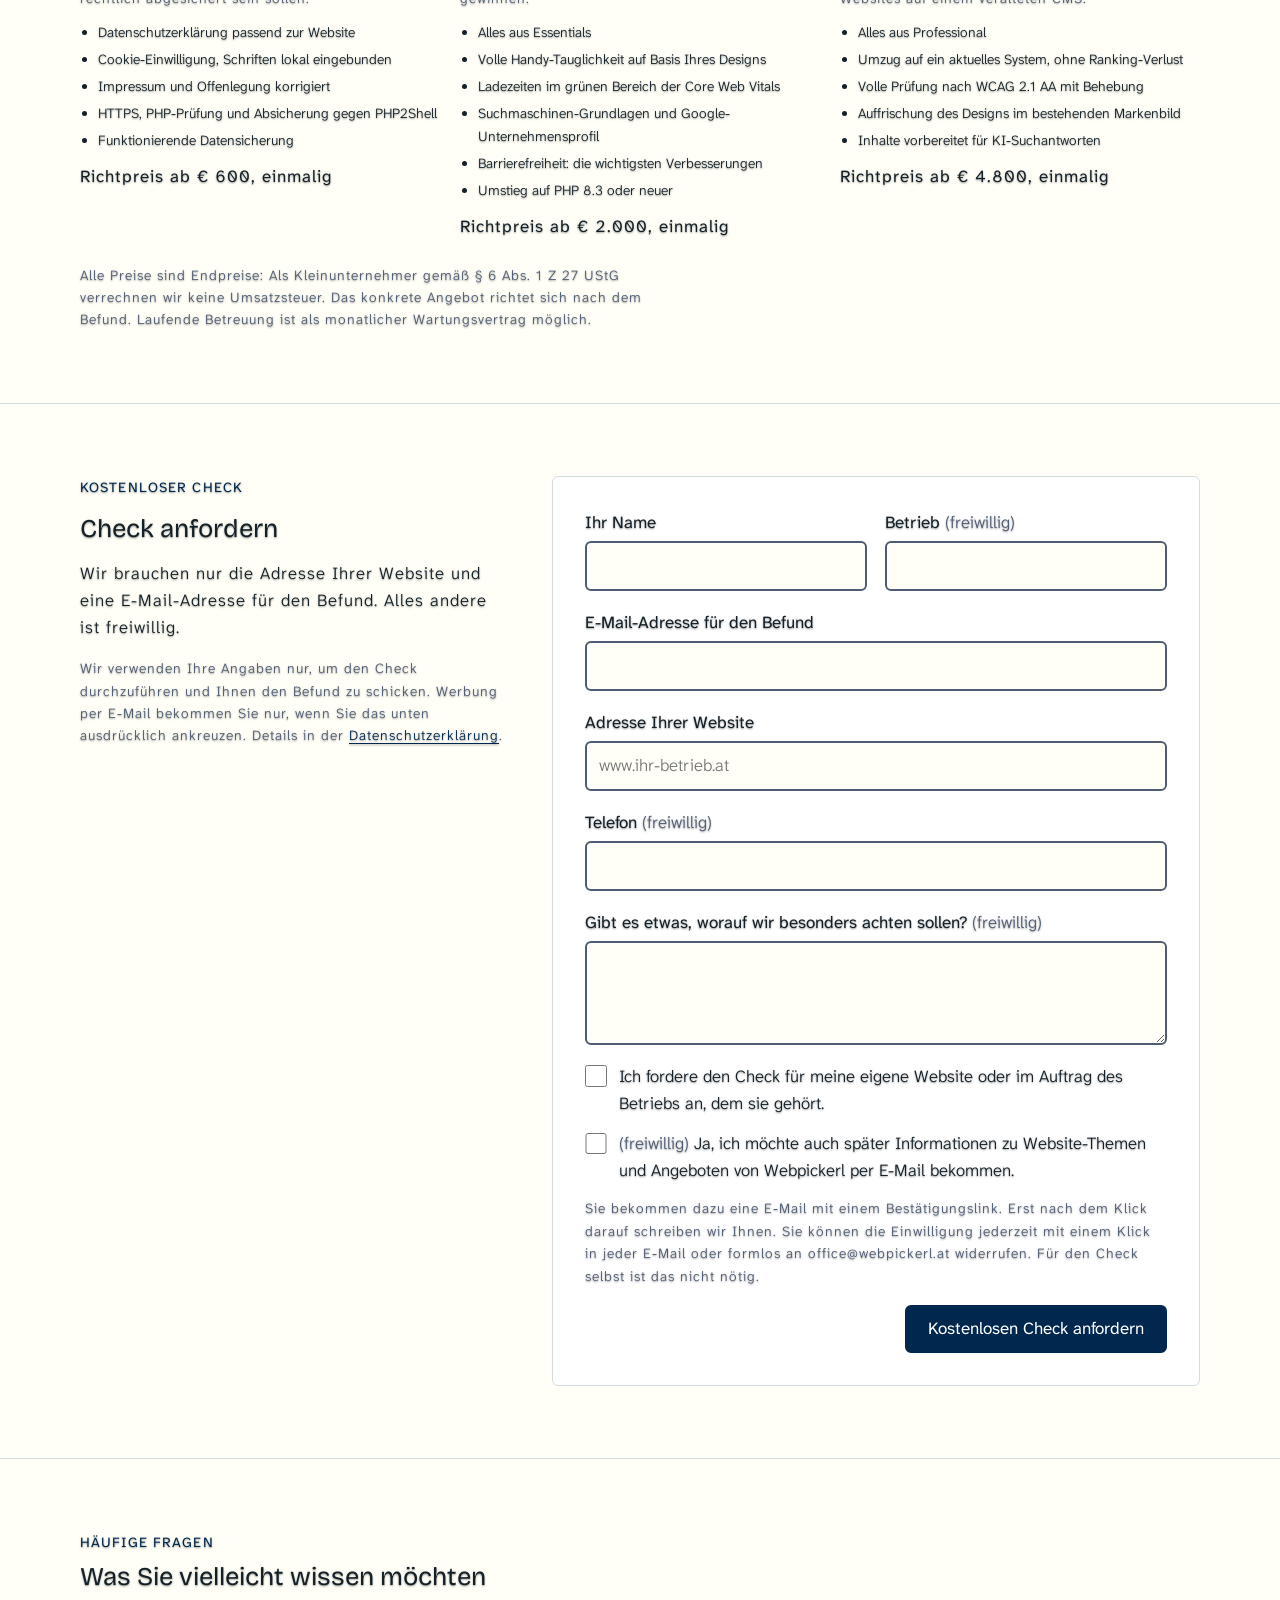
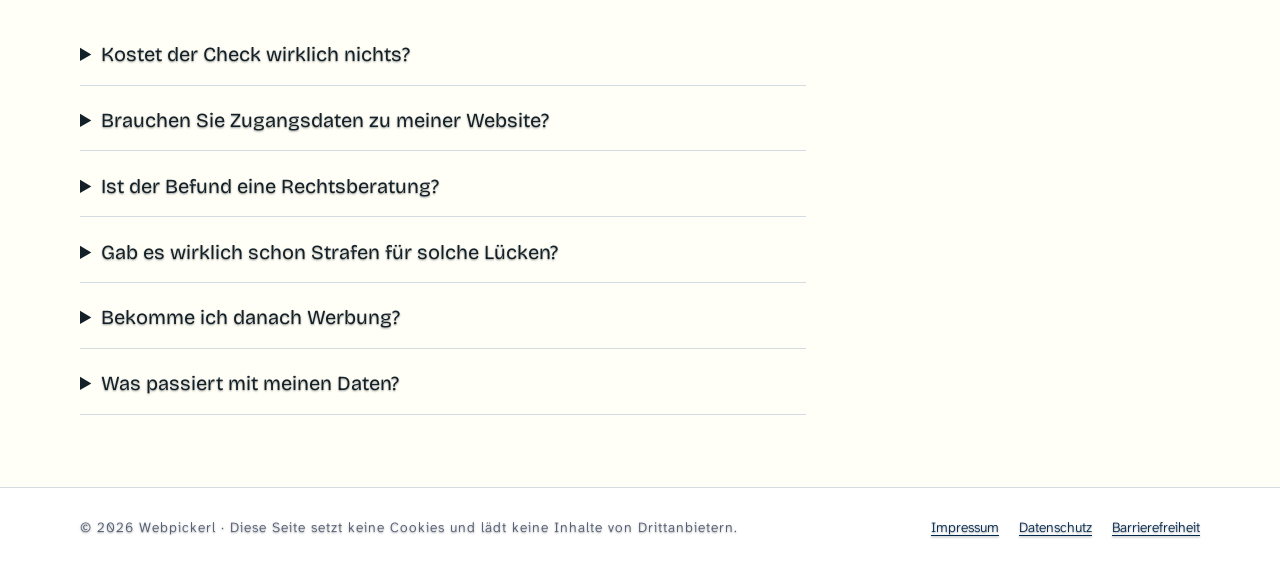
==== commit daaf13af: "Add 'Fälle aus der Praxis' page with sourced website compliance cases New page faelle.html (generate" ====
--- a/index.html
+++ b/index.html
@@ -637,6 +637,16 @@
               </p>
             </details>
             <details>
+              <summary>Gab es wirklich schon Strafen für solche Lücken?</summary>
+              <p>
+                Ja, wenn auch selten gegen kleine Betriebe. Behörden haben etwa
+                Cookie-Banner ohne gleichwertiges „Ablehnen“ beanstandet und
+                Geldbußen für veraltete Shop-Software verhängt. Eine sachliche
+                Übersicht mit Quellen finden Sie unter
+                <a href="faelle.html">Fälle aus der Praxis</a>.
+              </p>
+            </details>
+            <details>
               <summary>Bekomme ich danach Werbung?</summary>
               <p>
                 Nur, wenn Sie das im Formular ankreuzen und danach den Link in
--- a/assets/styles.css
+++ b/assets/styles.css
@@ -969,6 +969,17 @@
 }
 .legal dd {
   margin: 0;
+}
+.legal h3 {
+  font-size: var(--step-0);
+  font-weight: 400;
+  margin-top: 1.5rem;
+  margin-bottom: 0.5rem;
+}
+.legal .note-box {
+  background: var(--accent-soft);
+  border-left: 4px solid var(--accent);
+  padding: 0.75rem 1rem;
 }
 
 @media (max-width: 860px) {
